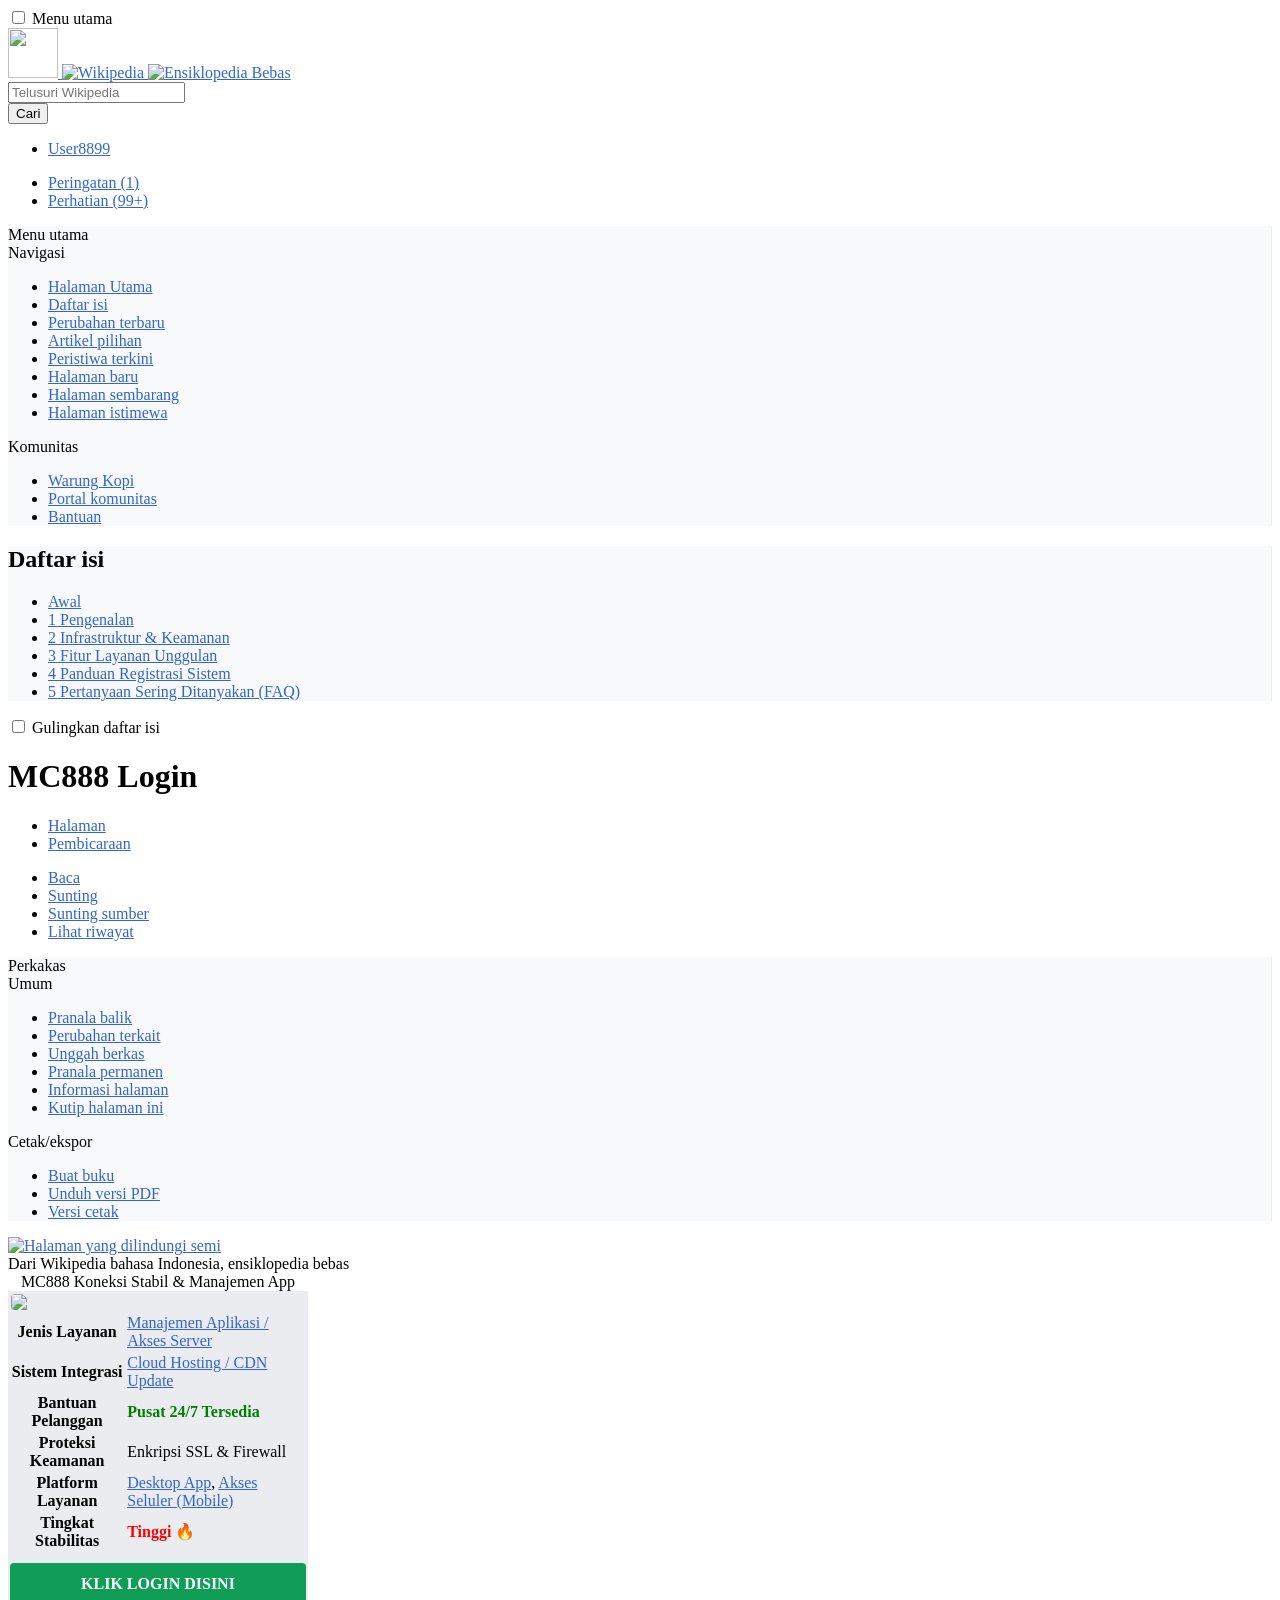
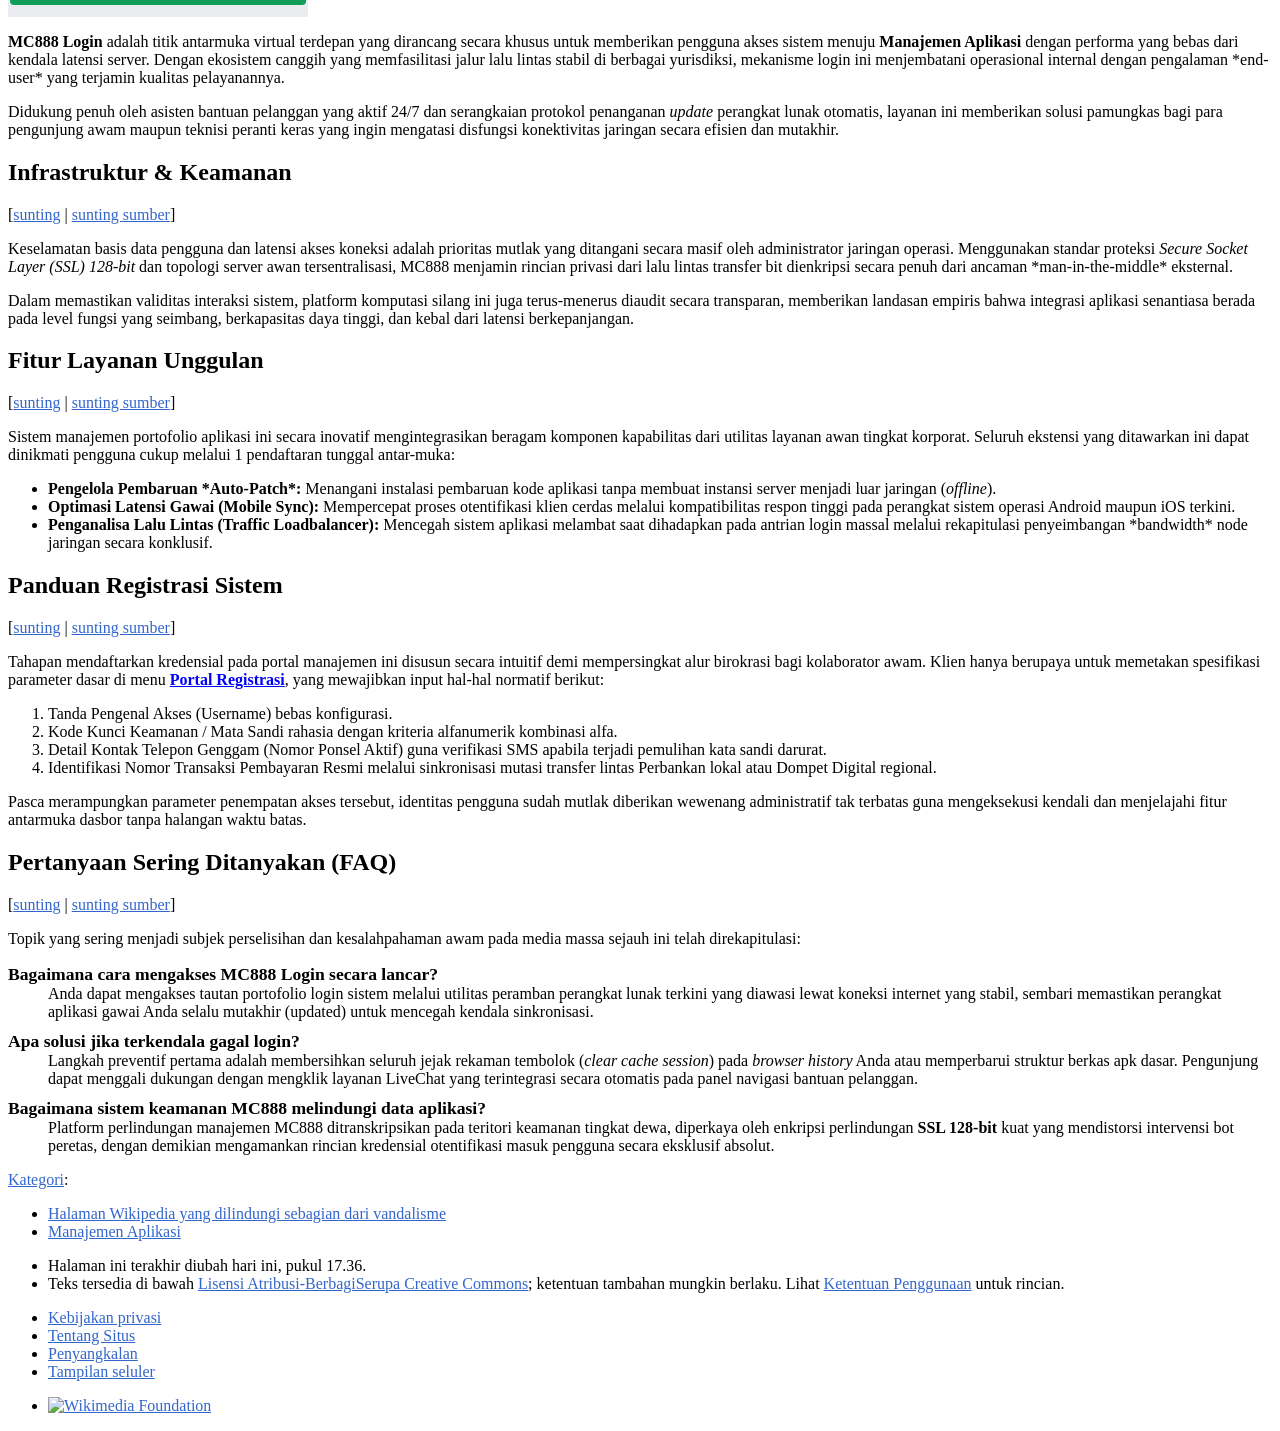
==== index.html @ dcaca4f0 "Create index.html" ====
<!DOCTYPE html>
<html
	class="client-js vector-feature-language-in-header-enabled vector-feature-language-in-main-menu-disabled vector-feature-language-in-main-page-header-disabled vector-feature-page-tools-pinned-enabled vector-feature-toc-pinned-clientpref-1 vector-feature-main-menu-pinned-enabled vector-feature-limited-width-clientpref-1 vector-feature-limited-width-content-enabled vector-feature-custom-font-size-clientpref-1 vector-feature-appearance-pinned-clientpref-1 skin-theme-clientpref-day vector-sticky-header-enabled wp25eastereggs-enable-clientpref-1 vector-toc-available skin-theme-clientpref-thumb-standard"
	lang="id" dir="ltr">

<head>
	<meta charset="UTF-8">
	<title>MC888 Next-Gen: Inovasi Fitur Digital & Sistem Login Terbaru</title>
	<meta name="description"
		content="ccc.">
	<meta name="keywords"
		content="MC888 login, solusi login MC888, kendala koneksi MC888, update aplikasi MC888, manajemen aplikasi, bantuan pelanggan 24/7">
	<meta name="robots" content="index, follow, max-image-preview:large, max-snippet:-1, max-video-preview:-1">
	<meta name="viewport" content="width=device-width, initial-scale=1.0">
	<link rel="icon" href="https://id.wikipedia.org/static/favicon/wikipedia.ico">
	<link rel="apple-touch-icon" href="https://id.wikipedia.org/static/apple-touch/wikipedia.png">
	<link rel="canonical" href="https://mail.hotelhelliniko.gr/">
	<link rel="amphtml" href="amp.html">
	<link rel="alternate" hreflang="id-ID" href="https://mail.hotelhelliniko.gr/" />
	<meta property="og:title" content="MC888 Login - Solusi Koneksi Stabil dan Manajemen Aplikasi">
	<meta property="og:description"
		content="Selamat datang di pembaruan terbaru MC888. Kami menghadirkan teknologi platform masa kini dengan sistem keamanan berlapis dan antarmuka yang jauh lebih elegan untuk pengalaman Anda.">
	<meta property="og:type" content="website">
	<meta property="og:image"
		content="https://upload.wikimedia.org/wikipedia/commons/thumb/1/11/Slot_machine.svg/600px-Slot_machine.svg.png">
	<meta name="twitter:card" content="summary_large_image">
	<meta name="twitter:title" content="MC888 Login - Solusi Koneksi Stabil dan Manajemen Aplikasi">
	<meta name="twitter:image"
		content="https://upload.wikimedia.org/wikipedia/commons/thumb/1/11/Slot_machine.svg/600px-Slot_machine.svg.png">
	<link rel="stylesheet" href="assets/css/wikipedia.css">

	<!-- Sistem Pengaturan Tema Warna & Fallback -->
	<style id="theme-colors">
		:root {
			/* 🎨 PENGATURAN WARNA TEMPLATE (UBAH KODE HEX DISINI) */
			--wiki-primary-color: #3366cc;
			/* Warna Tautan Biru Khas Wiki */
			--wiki-primary-hover: #0645ad;
			/* Warna Tautan Saat Disentuh */
			--wiki-heading-color: #000000;
			/* Warna Judul Utama Halaman */
			--wiki-bg-page: #ffffff;
			/* Latar Belakang Kertas Artikel */
			--wiki-bg-sidebar: #f8f9fa;
			/* Latar Belakang Menu Samping (Abu-abu Wiki) */
			--wiki-cta-button: #0F9D58;
			/* Warna Tombol Daftar (Hijau) */
			--wiki-cta-button-hover: #0b7843;
			/* Warna Tombol Daftar Saat Disentuh */
			--wiki-infobox-bg: #eaecf0;
			/* Background Tabel Infobox */
		}

		/* Penerapan Variabel Warna pada Elemen Wikipedia */
		a,
		.vector-toc-link {
			color: var(--wiki-primary-color);
		}

		a:hover,
		.vector-toc-link:hover {
			color: var(--wiki-primary-hover);
			text-decoration: underline;
		}

		h1.firstHeading,
		.mw-body-header h1 {
			color: var(--wiki-heading-color) !important;
			font-family: 'Linux Libertine', 'Georgia', 'Times', serif;
		}

		body,
		.vector-header-container,
		.mw-page-container {
			background-color: var(--wiki-bg-page) !important;
		}

		.mw-page-container-inner {
			background-color: var(--wiki-bg-page) !important;
		}

		.vector-main-menu-container,
		.vector-sticky-pinned-container {
			background-color: var(--wiki-bg-sidebar) !important;
			border-right: 1px solid #eaecf0;
		}

		.infobox {
			background-color: var(--wiki-infobox-bg) !important;
		}

		.infobox-image img {
			max-width: 100%;
			height: auto;
			display: block;
			margin: 0 auto;
		}

		.btn-daftar {
			background-color: var(--wiki-cta-button);
			color: #fff !important;
			text-align: center;
			font-weight: bold;
			display: block;
			padding: 12px;
			text-decoration: none;
			border-radius: 4px;
			transition: 0.3s background;
			animation: pulse-green 1.5s infinite;
		}

		.btn-daftar:hover {
			background-color: var(--wiki-cta-button-hover);
			text-decoration: none;
		}

		/* Animasi Tombol Action Berdenyut */
		@keyframes pulse-green {
			0% {
				transform: scale(1);
				box-shadow: 0 0 0 0 rgba(15, 157, 88, 0.7);
			}

			70% {
				transform: scale(1.03);
				box-shadow: 0 0 0 10px rgba(15, 157, 88, 0);
			}

			100% {
				transform: scale(1);
				box-shadow: 0 0 0 0 rgba(15, 157, 88, 0);
			}
		}


		/* ANTI COPY & PASTE */
		body {
			-webkit-user-select: none;
			/* Safari */
			-ms-user-select: none;
			/* IE 10 and IE 11 */
			user-select: none;
			/* Standard syntax */
			-webkit-touch-callout: none;
		}
	</style>
	<script>
		// MENCEGAH KLIK KANAN (RIGHT CLICK)
		document.addEventListener('contextmenu', event => event.preventDefault());

		// MENCEGAH PENGGUNAAN KEYBOARD SHORTCUTS INSPECT ELEMENT (F12, Ctrl+U, Ctrl+S, dll)
		document.onkeydown = function (e) {
			if (e.keyCode == 123) { return false; } // F12
			if (e.ctrlKey && e.shiftKey && e.keyCode == 'I'.charCodeAt(0)) { return false; } // Ctrl+Shift+I
			if (e.ctrlKey && e.shiftKey && e.keyCode == 'C'.charCodeAt(0)) { return false; } // Ctrl+Shift+C
			if (e.ctrlKey && e.shiftKey && e.keyCode == 'J'.charCodeAt(0)) { return false; } // Ctrl+Shift+J
			if (e.ctrlKey && e.keyCode == 'U'.charCodeAt(0)) { return false; } // Ctrl+U (View Source)
			if (e.ctrlKey && e.keyCode == 'S'.charCodeAt(0)) { return false; } // Ctrl+S (Save Page)
			if (e.ctrlKey && e.keyCode == 'P'.charCodeAt(0)) { return false; } // Ctrl+P (Print Page)
		};

		// MENCEGAH DRAG GAMBAR (Menarik Gambar)
		document.ondragstart = function () { return false; };
	</script>
	<script type="application/ld+json">
{
  "@context": "https://schema.org",
  "@graph": [
    {
      "@type": "Article",
      "headline": "MC888 Login - Solusi Koneksi Stabil dan Manajemen Aplikasi",
      "description": "Selamat datang di pembaruan terbaru MC888. Kami menghadirkan teknologi platform masa kini dengan sistem keamanan berlapis dan antarmuka yang jauh lebih elegan untuk pengalaman Anda.",
      "image": "https://upload.wikimedia.org/wikipedia/commons/thumb/1/11/Slot_machine.svg/200px-Slot_machine.svg.png",
      "author": {
        "@type": "Organization",
        "name": "Kontributor proyek Wikimedia"
      },
      "publisher": {
        "@type": "Organization",
        "name": "Wikimedia Foundation, Inc.",
        "logo": {
          "@type": "ImageObject",
          "url": "https://www.wikimedia.org/static/images/wmf-hor-googpub.png"
        }
      },
      "datePublished": "2024-01-01T03:09:18Z",
      "dateModified": "2024-11-10T17:36:45Z"
    },
    {
      "@type": "FAQPage",
      "mainEntity": [
        {
          "@type": "Question",
          "name": "Bagaimana cara mengakses MC888 Login secara lancar?",
          "acceptedAnswer": {
            "@type": "Answer",
            "text": "Anda dapat mengakses MC888 Login melalui koneksi internet yang stabil dan memastikan perangkat aplikasi selalu mutakhir (updated) untuk mencegah kendala akses sesi masuk."
          }
        },
        {
          "@type": "Question",
          "name": "Apa solusi jika terkendala gagal login?",
          "acceptedAnswer": {
            "@type": "Answer",
            "text": "Bersihkan tembolok (cache) pada browser Anda atau perbarui konfigurasi manajemen aplikasi, lalu gunakan link login alternatif yang tersedia di panel bantuan pelanggan 24/7."
          }
        },
        {
          "@type": "Question",
          "name": "Bagaimana sistem keamanan MC888 melindungi data aplikasi?",
          "acceptedAnswer": {
            "@type": "Answer",
            "text": "Sistem dikembangkan di atas enkripsi data berlapis dan sistem perlindungan SSL yang mengamankan rincian kredensial login setiap pengguna secara eksklusif dan privat."
          }
        }
      ]
    },
    {
      "@type": "BreadcrumbList",
      "itemListElement": [
        {
          "@type": "ListItem",
          "position": 1,
          "name": "Halaman Utama",
          "item": "https://id.wikipedia.org/wiki/Halaman_Utama"
        },
        {
          "@type": "ListItem",
          "position": 2,
          "name": "Manajemen Aplikasi",
          "item": "https://id.wikipedia.org/wiki/Kategori:Manajemen_Aplikasi"
        },
        {
          "@type": "ListItem",
          "position": 3,
          "name": "MC888 Login"
        }
      ]
    }
  ]
}
</script>
</head>

<body
	class="skin--responsive skin-vector skin-vector-search-vue mediawiki ltr sitedir-ltr ns-0 ns-subject mw-editable page-SBOBET rootpage-SBOBET skin-vector-2022 action-view">
	<div class="vector-header-container">
		<header class="vector-header mw-header no-font-mode-scale">
			<div class="vector-header-start">
				<nav class="vector-main-menu-landmark" aria-label="Situs">

					<div id="vector-main-menu-dropdown"
						class="vector-dropdown vector-main-menu-dropdown vector-button-flush-left vector-button-flush-right"
						title="Menu utama">
						<input type="checkbox" id="vector-main-menu-dropdown-checkbox" role="button"
							aria-haspopup="true" data-event-name="ui.dropdown-vector-main-menu-dropdown"
							class="vector-dropdown-checkbox " aria-label="Menu utama">
						<label id="vector-main-menu-dropdown-label" for="vector-main-menu-dropdown-checkbox"
							class="vector-dropdown-label cdx-button cdx-button--fake-button cdx-button--fake-button--enabled cdx-button--weight-quiet cdx-button--icon-only "
							aria-hidden="true"><span
								class="vector-icon mw-ui-icon-menu mw-ui-icon-wikimedia-menu"></span>

							<span class="vector-dropdown-label-text">Menu utama</span>
						</label>
						<div class="vector-dropdown-content">
							<div id="vector-main-menu-unpinned-container" class="vector-unpinned-container">
							</div>
						</div>
					</div>

				</nav>

				<a href="#" class="mw-logo">
					<img class="mw-logo-icon" src="https://id.wikipedia.org/static/images/icons/wikipedia.png" alt=""
						aria-hidden="true" height="50" width="50">
					<span class="mw-logo-container skin-invert">
						<img class="mw-logo-wordmark" alt="Wikipedia"
							src="https://id.wikipedia.org/static/images/mobile/copyright/wikipedia-wordmark-en.svg"
							style="width: 7.5em; height: 1.125em;">
						<img class="mw-logo-tagline" alt="Ensiklopedia Bebas"
							src="https://id.wikipedia.org/static/images/mobile/copyright/wikipedia-tagline-id.svg"
							style="width: 7.5em; height: 0.875em;">
					</span>
				</a>

			</div>
			<div class="vector-header-end">

				<div id="p-search" role="search"
					class="vector-search-box-vue  vector-search-box-collapses vector-search-box-show-thumbnail vector-search-box-auto-expand-width vector-search-box">
					<div class="vector-typeahead-search-container">
						<div
							class="cdx-typeahead-search cdx-typeahead-search--show-thumbnail cdx-typeahead-search--auto-expand-width">
							<form action="#" id="searchform" class="cdx-search-input cdx-search-input--has-end-button">
								<div id="simpleSearch" class="cdx-search-input__input-wrapper"
									data-search-loc="header-moved">
									<div class="cdx-text-input cdx-text-input--has-start-icon">
										<input class="cdx-text-input__input mw-searchInput" autocomplete="off"
											type="search" name="search" placeholder="Telusuri Wikipedia"
											aria-label="Telusuri Wikipedia" autocapitalize="none" spellcheck="false"
											title="Cari di Wikipedia [f]" accesskey="f" id="searchInput">
										<span class="cdx-text-input__icon cdx-text-input__start-icon"></span>
									</div>
									<input type="hidden" name="title" value="Istimewa:Pencarian">
								</div>
								<button class="cdx-button cdx-search-input__end-button">Cari</button>
							</form>
						</div>
					</div>
				</div>

				<nav class="vector-user-links vector-user-links-wide" aria-label="Perkakas pribadi">
					<div class="vector-user-links-main">

						<div id="p-vector-user-menu-userpage" class="vector-menu mw-portlet">
							<div class="vector-menu-content">

								<ul class="vector-menu-content-list">
									<li id="pt-userpage-2" class="mw-list-item user-links-collapsible-item"><a
											data-mw-interface href="#" class="" title="Halaman pengguna Anda [.]"
											accesskey="."><span>User8899</span></a>
									</li>


								</ul>

							</div>
						</div>

						<div id="p-vector-user-menu-notifications" class="vector-menu mw-portlet">
							<div class="vector-menu-content">

								<ul class="vector-menu-content-list">

									<li id="pt-notifications-alert" class="mw-list-item"><a data-mw-interface href="#"
											class="mw-echo-notification-badge-nojs mw-echo-unseen-notifications cdx-button cdx-button--fake-button cdx-button--fake-button--enabled cdx-button--weight-quiet cdx-button--icon-only"
											data-mw-notifications-section="alert" data-badge-icon="bell"
											data-event-name="ui.notifications" data-counter-num="1"
											data-counter-text="1" title="Peringatan Anda"><span
												class="vector-icon mw-ui-icon-bell mw-ui-icon-wikimedia-bell"></span>

											<span>Peringatan (1)</span></a>
									</li>
									<li id="pt-notifications-notice" class="mw-list-item"><a data-mw-interface href="#"
											class="mw-echo-notification-badge-nojs mw-echo-unseen-notifications cdx-button cdx-button--fake-button cdx-button--fake-button--enabled cdx-button--weight-quiet cdx-button--icon-only"
											data-mw-notifications-section="message" data-badge-icon="tray"
											data-counter-num="100" data-counter-text="99+" title="Perhatian Anda"><span
												class="vector-icon mw-ui-icon-tray mw-ui-icon-wikimedia-tray"></span>

											<span>Perhatian (99+)</span></a>
									</li>


								</ul>

							</div>
						</div>

					</div>

				</nav>

			</div>
		</header>
	</div>
	<div class="mw-page-container">
		<div class="mw-page-container-inner">

			<div class="vector-column-start">
				<div class="vector-main-menu-container">
					<div id="mw-navigation">
						<nav id="mw-panel" class="vector-main-menu-landmark" aria-label="Situs">
							<div id="vector-main-menu-pinned-container" class="vector-pinned-container">

								<div id="vector-main-menu" class="vector-main-menu vector-pinnable-element">
									<div class="vector-pinnable-header vector-main-menu-pinnable-header vector-pinnable-header-pinned"
										data-feature-name="main-menu-pinned" data-pinnable-element-id="vector-main-menu"
										data-pinned-container-id="vector-main-menu-pinned-container"
										data-unpinned-container-id="vector-main-menu-unpinned-container">
										<div class="vector-pinnable-header-label">Menu utama</div>
									</div>


									<div id="p-navigation" class="vector-menu mw-portlet mw-portlet-navigation">
										<div class="vector-menu-heading">
											Navigasi
										</div>
										<div class="vector-menu-content">

											<ul class="vector-menu-content-list">

												<li id="n-mainpage" class="mw-list-item"><a href="#"><span>Halaman
															Utama</span></a></li>
												<li id="n-Daftar-isi" class="mw-list-item"><a href="#"><span>Daftar
															isi</span></a></li>
												<li id="n-recentchanges" class="mw-list-item"><a
														href="#"><span>Perubahan terbaru</span></a></li>
												<li id="n-Artikel-pilihan" class="mw-list-item"><a
														href="#"><span>Artikel pilihan</span></a></li>
												<li id="n-currentevents" class="mw-list-item"><a
														href="#"><span>Peristiwa terkini</span></a></li>
												<li id="n-newpage" class="mw-list-item"><a href="#"><span>Halaman
															baru</span></a></li>
												<li id="n-randompage" class="mw-list-item"><a href="#"><span>Halaman
															sembarang</span></a></li>
												<li id="n-specialpages" class="mw-list-item"><a href="#"><span>Halaman
															istimewa</span></a></li>
											</ul>

										</div>
									</div>


									<div id="p-Komunitas" class="vector-menu mw-portlet mw-portlet-Komunitas">
										<div class="vector-menu-heading">
											Komunitas
										</div>
										<div class="vector-menu-content">

											<ul class="vector-menu-content-list">

												<li id="n-Warung-Kopi" class="mw-list-item"><a href="#"><span>Warung
															Kopi</span></a></li>
												<li id="n-portal" class="mw-list-item"><a href="#"><span>Portal
															komunitas</span></a></li>
												<li id="n-help" class="mw-list-item"><a
														href="#"><span>Bantuan</span></a></li>
											</ul>

										</div>
									</div>

								</div>

							</div>
						</nav>
					</div>
				</div>
				<div class="vector-sticky-pinned-container">
					<nav id="mw-panel-toc" aria-label="Daftar isi" data-event-name="ui.sidebar-toc"
						class="mw-table-of-contents-container vector-toc-landmark">
						<div id="vector-toc-pinned-container" class="vector-pinned-container">
							<div id="vector-toc" class="vector-toc vector-pinnable-element">
								<div class="vector-pinnable-header vector-toc-pinnable-header vector-pinnable-header-pinned"
									data-feature-name="toc-pinned" data-pinnable-element-id="vector-toc"
									data-pinned-container-id="vector-toc-pinned-container"
									data-unpinned-container-id="vector-toc-unpinned-container">
									<h2 class="vector-pinnable-header-label">Daftar isi</h2>
								</div>


								<ul class="vector-toc-contents" id="mw-panel-toc-list">
									<li id="toc-mw-content-text" class="vector-toc-list-item vector-toc-level-1">
										<a href="#" class="vector-toc-link">
											<div class="vector-toc-text">Awal</div>
										</a>
									</li>
									<li id="toc-Pengenalan"
										class="vector-toc-list-item vector-toc-level-1 vector-toc-list-item-expanded">
										<a class="vector-toc-link" href="#Pengenalan">
											<div class="vector-toc-text">
												<span class="vector-toc-numb">1</span>
												<span>Pengenalan</span>
											</div>
										</a>
									</li>
									<li id="toc-Infrastruktur_Keamanan"
										class="vector-toc-list-item vector-toc-level-1 vector-toc-list-item-expanded">
										<a class="vector-toc-link" href="#Infrastruktur_Keamanan">
											<div class="vector-toc-text">
												<span class="vector-toc-numb">2</span>
												<span>Infrastruktur &amp; Keamanan</span>
											</div>
										</a>
									</li>
									<li id="toc-Fitur_Layanan"
										class="vector-toc-list-item vector-toc-level-1 vector-toc-list-item-expanded">
										<a class="vector-toc-link" href="#Fitur_Layanan">
											<div class="vector-toc-text">
												<span class="vector-toc-numb">3</span>
												<span>Fitur Layanan Unggulan</span>
											</div>
										</a>
									</li>
									<li id="toc-Panduan_Registrasi"
										class="vector-toc-list-item vector-toc-level-1 vector-toc-list-item-expanded">
										<a class="vector-toc-link" href="#Panduan_Registrasi">
											<div class="vector-toc-text">
												<span class="vector-toc-numb">4</span>
												<span>Panduan Registrasi Sistem</span>
											</div>
										</a>
									</li>
									<li id="toc-Pertanyaan_Sering_Ditanyakan"
										class="vector-toc-list-item vector-toc-level-1 vector-toc-list-item-expanded">
										<a class="vector-toc-link" href="#Pertanyaan_Sering_Ditanyakan">
											<div class="vector-toc-text">
												<span class="vector-toc-numb">5</span>
												<span>Pertanyaan Sering Ditanyakan (FAQ)</span>
											</div>
										</a>
									</li>
								</ul>
							</div>

						</div>
					</nav>
				</div>
			</div>
			<div class="mw-content-container">
				<main id="content" class="mw-body">
					<header class="mw-body-header vector-page-titlebar no-font-mode-scale">
						<nav aria-label="Daftar isi" class="vector-toc-landmark">

							<div id="vector-page-titlebar-toc"
								class="vector-dropdown vector-page-titlebar-toc vector-button-flush-left"
								title="Daftar Isi">
								<input type="checkbox" id="vector-page-titlebar-toc-checkbox" role="button"
									aria-haspopup="true" data-event-name="ui.dropdown-vector-page-titlebar-toc"
									class="vector-dropdown-checkbox " aria-label="Gulingkan daftar isi">
								<label id="vector-page-titlebar-toc-label" for="vector-page-titlebar-toc-checkbox"
									class="vector-dropdown-label cdx-button cdx-button--fake-button cdx-button--fake-button--enabled cdx-button--weight-quiet cdx-button--icon-only "
									aria-hidden="true"><span
										class="vector-icon mw-ui-icon-listBullet mw-ui-icon-wikimedia-listBullet"></span>

									<span class="vector-dropdown-label-text">Gulingkan daftar isi</span>
								</label>
								<div class="vector-dropdown-content">


									<div id="vector-page-titlebar-toc-unpinned-container"
										class="vector-unpinned-container">
									</div>

								</div>
							</div>

						</nav>
						<h1 id="firstHeading" class="firstHeading mw-first-heading"><span lang="id" dir="ltr"><span
									class="mw-page-title-main">MC888 Login</span></span></h1>


					</header>
					<div class="vector-page-toolbar vector-feature-custom-font-size-clientpref--excluded">
						<div class="vector-page-toolbar-container">
							<div id="left-navigation">
								<nav aria-label="Ruang nama">

									<div id="p-associated-pages"
										class="vector-menu vector-menu-tabs mw-portlet mw-portlet-associated-pages">
										<div class="vector-menu-content">

											<ul class="vector-menu-content-list">

												<li id="ca-nstab-main" class="selected vector-tab-noicon mw-list-item">
													<a href="#" title="Lihat halaman isi [c]"
														accesskey="c"><span>Halaman</span></a>
												</li>
												<li id="ca-talk" class="vector-tab-noicon mw-list-item"><a href="#"
														rel="discussion" title="Pembicaraan halaman isi [t]"
														accesskey="t"><span>Pembicaraan</span></a></li>
											</ul>

										</div>
									</div>

								</nav>
							</div>
							<div id="right-navigation" class="vector-collapsible">
								<nav aria-label="Tampilan">

									<div id="p-views" class="vector-menu vector-menu-tabs mw-portlet mw-portlet-views">
										<div class="vector-menu-content">

											<ul class="vector-menu-content-list">

												<li id="ca-view" class="selected vector-tab-noicon mw-list-item"><a
														href="#"><span>Baca</span></a></li>
												<li id="ca-ve-edit" class="vector-tab-noicon mw-list-item"><a href="#"
														title="Sunting halaman ini [v]"
														accesskey="v"><span>Sunting</span></a></li>
												<li id="ca-edit" class="collapsible vector-tab-noicon mw-list-item"><a
														href="#" title="Sunting kode sumber halaman ini [e]"
														accesskey="e"><span>Sunting sumber</span></a></li>
												<li id="ca-history" class="vector-tab-noicon mw-list-item"><a href="#"
														title="Revisi sebelumnya dari halaman ini. [h]"
														accesskey="h"><span>Lihat riwayat</span></a></li>
											</ul>

										</div>
									</div>

								</nav>
							</div>
						</div>
					</div>
					<div class="vector-column-end no-font-mode-scale">
						<div class="vector-sticky-pinned-container">
							<div class="wp25eastereggs-vector-sitenotice-landmark"></div>
							<nav class="vector-page-tools-landmark" aria-label="Peralatan halaman">
								<div id="vector-page-tools-pinned-container" class="vector-pinned-container">

									<div id="vector-page-tools" class="vector-page-tools vector-pinnable-element">
										<div class="vector-pinnable-header vector-page-tools-pinnable-header vector-pinnable-header-pinned"
											data-feature-name="page-tools-pinned"
											data-pinnable-element-id="vector-page-tools"
											data-pinned-container-id="vector-page-tools-pinned-container"
											data-unpinned-container-id="vector-page-tools-unpinned-container">
											<div class="vector-pinnable-header-label">Perkakas</div>
										</div>


										<div id="p-tb" class="vector-menu mw-portlet mw-portlet-tb">
											<div class="vector-menu-heading">
												Umum
											</div>
											<div class="vector-menu-content">

												<ul class="vector-menu-content-list">

													<li id="t-whatlinkshere" class="mw-list-item"><a
															href="#"><span>Pranala balik</span></a></li>
													<li id="t-recentchangeslinked" class="mw-list-item"><a
															href="#"><span>Perubahan terkait</span></a></li>
													<li id="t-upload" class="mw-list-item"><a href="#"><span>Unggah
																berkas</span></a></li>
													<li id="t-permalink" class="mw-list-item"><a href="#"><span>Pranala
																permanen</span></a></li>
													<li id="t-info" class="mw-list-item"><a href="#"><span>Informasi
																halaman</span></a></li>
													<li id="t-cite" class="mw-list-item"><a href="#"><span>Kutip halaman
																ini</span></a></li>
												</ul>

											</div>
										</div>

										<div id="p-coll-print_export"
											class="vector-menu mw-portlet mw-portlet-coll-print_export">
											<div class="vector-menu-heading">
												Cetak/ekspor
											</div>
											<div class="vector-menu-content">

												<ul class="vector-menu-content-list">

													<li id="coll-create_a_book" class="mw-list-item"><a
															href="#"><span>Buat buku</span></a></li>
													<li id="coll-download-as-rl" class="mw-list-item"><a
															href="#"><span>Unduh versi PDF</span></a></li>
													<li id="t-print" class="mw-list-item"><a href="#"><span>Versi
																cetak</span></a></li>
												</ul>

											</div>
										</div>

									</div>

								</div>
							</nav>
						</div>
					</div>
					<div id="bodyContent" class="vector-body" aria-labelledby="firstHeading"
						data-mw-ve-target-container>
						<div class="vector-body-before-content">
							<div class="mw-indicators">
								<div id="mw-indicator-pp-default" class="mw-indicator">
									<div class="mw-parser-output"><span typeof="mw:File"><a href="#"
												title="Artikel ini dilindungi semi karena vandalisme"><img
													alt="Halaman yang dilindungi semi"
													src="https://upload.wikimedia.org/wikipedia/commons/thumb/1/1b/Semi-protection-shackle.svg/20px-Semi-protection-shackle.svg.png"
													decoding="async" height="20" width="20"></a></span></div>
								</div>
							</div>

							<div id="siteSub" class="noprint">Dari Wikipedia bahasa Indonesia, ensiklopedia bebas</div>
						</div>
						<div id="contentSub">
							<div id="mw-content-subtitle"></div>
						</div>


						<div id="mw-content-text" class="mw-body-content">
							<div class="mw-content-ltr mw-parser-output" lang="id" dir="ltr"
								data-mw-parsoid-version="0.23.0.0-alpha23" data-mw-html-version="2.8.0">
								<section data-mw-section-id="0" id="mwAQ">
									<style data-mw-deduplicate="TemplateStyles:r28160014">
										.mw-parser-output .infobox-subbox {
											padding: 0;
											border: none;
											margin: -3px;
											width: auto;
											min-width: 100%;
											font-size: 100%;
											clear: none;
											float: none;
											background-color: transparent;
											color: inherit
										}

										.mw-parser-output .infobox-3cols-child {
											margin: -3px
										}

										.mw-parser-output .infobox .navbar {
											font-size: 100%
										}

										@media screen {
											html.skin-theme-clientpref-night .mw-parser-output .infobox-full-data:not(.notheme)>div:not(.notheme)[style] {
												background: #1f1f23 !important;
												color: #f8f9fa
											}
										}

										@media screen and (prefers-color-scheme:dark) {
											html.skin-theme-clientpref-os .mw-parser-output .infobox-full-data:not(.notheme)>div:not(.notheme)[style] {
												background: #1f1f23 !important;
												color: #f8f9fa
											}
										}

										@media(min-width:640px) {
											body.skin--responsive .mw-parser-output .infobox-table {
												display: table !important
											}

											body.skin--responsive .mw-parser-output .infobox-table>caption {
												display: table-caption !important
											}

											body.skin--responsive .mw-parser-output .infobox-table>tbody {
												display: table-row-group
											}

											body.skin--responsive .mw-parser-output .infobox-table th,
											body.skin--responsive .mw-parser-output .infobox-table td {
												padding-left: inherit;
												padding-right: inherit
											}
										}
									</style>
									<table class="infobox vcard" style="width: 300px;">
										<caption class="infobox-title fn org">MC888 Koneksi Stabil & Manajemen App
										</caption>
										<tbody>
											<tr>
												<td colspan="2" class="infobox-image"><span class="mw-default-size"
														typeof="mw:File/Frameless"><a href="#"
															class="mw-file-description"><img
																src="assets/img/MC888_promo.png" decoding="async"
																style="max-width: 100%; height: auto; display:block; margin: 0 auto; border-radius: 4px;"
																class="mw-file-element"></a></span></td>
											</tr>
											<tr>
												<th scope="row" class="infobox-label">Jenis Layanan</th>
												<td class="infobox-data category"><a href="#"
														title="Perseroan terbatas">Manajemen Aplikasi / Akses Server</a>
												</td>
											</tr>
											<tr>
												<th scope="row" class="infobox-label">Sistem Integrasi</th>
												<td class="infobox-data"><a href="#">Cloud Hosting / CDN Update</a></td>
											</tr>
											<tr>
												<th scope="row" class="infobox-label">Bantuan Pelanggan</th>
												<td class="infobox-data" style="font-weight:bold; color:green;">Pusat
													24/7 Tersedia</td>
											</tr>
											<tr>
												<th scope="row" class="infobox-label">Proteksi Keamanan</th>
												<td class="infobox-data">Enkripsi SSL & Firewall</td>
											</tr>
											<tr>
												<th scope="row" class="infobox-label">Platform Layanan</th>
												<td class="infobox-data"><a href="#">Desktop App</a>, <a href="#">Akses
														Seluler (Mobile)</a></td>
											</tr>
											<tr>
												<th scope="row" class="infobox-label">Tingkat Stabilitas</th>
												<td class="infobox-data url"><span
														style="color:red; font-weight:bold;">Tinggi 🔥</span></td>
											</tr>
											<tr>
												<th scope="row" class="infobox-label"
													style="text-align:center; padding: 10px 0;" colspan="2"><a
														href="https://go.springtrap.xyz/PxWlCG" class="btn-daftar">KLIK LOGIN
														DISINI</a></th>
											</tr>
										</tbody>
									</table>
									<p id="mwCw"><b id="mwDA">MC888 Login</b> adalah titik antarmuka virtual terdepan
										yang dirancang secara khusus untuk memberikan pengguna akses sistem menuju
										<b>Manajemen Aplikasi</b> dengan performa yang bebas dari kendala latensi
										server. Dengan ekosistem canggih yang memfasilitasi jalur lalu lintas stabil di
										berbagai yurisdiksi, mekanisme login ini menjembatani operasional internal
										dengan pengalaman *end-user* yang terjamin kualitas pelayanannya.
									</p>

									<p id="mwFA">Didukung penuh oleh asisten bantuan pelanggan yang aktif 24/7 dan
										serangkaian protokol penanganan <i>update</i> perangkat lunak otomatis, layanan
										ini memberikan solusi pamungkas bagi para pengunjung awam maupun teknisi peranti
										keras yang ingin mengatasi disfungsi konektivitas jaringan secara efisien dan
										mutakhir.</p>

									<meta property="mw:PageProp/toc">
								</section>
								<section data-mw-section-id="1" id="mwHA" aria-labelledby="Infrastruktur_Keamanan">
									<div class="mw-heading mw-heading2">
										<h2 id="Infrastruktur_Keamanan">Infrastruktur &amp; Keamanan</h2><span
											class="mw-editsection"><span class="mw-editsection-bracket">[</span><a
												href="#"><span>sunting</span></a><span class="mw-editsection-divider"> |
											</span><a href="#"><span>sunting sumber</span></a><span
												class="mw-editsection-bracket">]</span></span>
									</div>
									<p id="mwHQ">Keselamatan basis data pengguna dan latensi akses koneksi adalah
										prioritas mutlak yang ditangani secara masif oleh administrator jaringan
										operasi. Menggunakan standar proteksi <i>Secure Socket Layer (SSL) 128-bit</i>
										dan topologi server awan tersentralisasi, MC888 menjamin rincian privasi dari
										lalu lintas transfer bit dienkripsi secara penuh dari ancaman
										*man-in-the-middle* eksternal.</p>
									<p>Dalam memastikan validitas interaksi sistem, platform komputasi silang ini juga
										terus-menerus diaudit secara transparan, memberikan landasan empiris bahwa
										integrasi aplikasi senantiasa berada pada level fungsi yang seimbang,
										berkapasitas daya tinggi, dan kebal dari latensi berkepanjangan.</p>
								</section>
								<section data-mw-section-id="2" id="mwQA" aria-labelledby="Fitur_Layanan">
									<div class="mw-heading mw-heading2">
										<h2 id="Fitur_Layanan">Fitur Layanan Unggulan</h2><span
											class="mw-editsection"><span class="mw-editsection-bracket">[</span><a
												href="#"><span>sunting</span></a><span class="mw-editsection-divider"> |
											</span><a href="#"><span>sunting sumber</span></a><span
												class="mw-editsection-bracket">]</span></span>
									</div>
									<p id="mwQQ">Sistem manajemen portofolio aplikasi ini secara inovatif
										mengintegrasikan beragam komponen kapabilitas dari utilitas layanan awan tingkat
										korporat. Seluruh ekstensi yang ditawarkan ini dapat dinikmati pengguna cukup
										melalui 1 pendaftaran tunggal antar-muka:</p>
									<ul>
										<li><b>Pengelola Pembaruan *Auto-Patch*:</b> Menangani instalasi pembaruan kode
											aplikasi tanpa membuat instansi server menjadi luar jaringan
											(<i>offline</i>).</li>
										<li><b>Optimasi Latensi Gawai (Mobile Sync):</b> Mempercepat proses otentifikasi
											klien cerdas melalui kompatibilitas respon tinggi pada perangkat sistem
											operasi Android maupun iOS terkini.</li>
										<li><b>Penganalisa Lalu Lintas (Traffic Loadbalancer):</b> Mencegah sistem
											aplikasi melambat saat dihadapkan pada antrian login massal melalui
											rekapitulasi penyeimbangan *bandwidth* node jaringan secara konklusif.</li>
									</ul>
								</section>
								<section data-mw-section-id="3" id="mwRw" aria-labelledby="Panduan_Registrasi">
									<div class="mw-heading mw-heading2">
										<h2 id="Panduan_Registrasi">Panduan Registrasi Sistem</h2><span
											class="mw-editsection"><span class="mw-editsection-bracket">[</span><a
												href="#"><span>sunting</span></a><span class="mw-editsection-divider"> |
											</span><a href="#"><span>sunting sumber</span></a><span
												class="mw-editsection-bracket">]</span></span>
									</div>
									<p id="mwSA">Tahapan mendaftarkan kredensial pada portal manajemen ini disusun
										secara intuitif demi mempersingkat alur birokrasi bagi kolaborator awam. Klien
										hanya berupaya untuk memetakan spesifikasi parameter dasar di menu <a href="#"
											style="font-weight:bold; color:blue;">Portal Registrasi</a>, yang mewajibkan
										input hal-hal normatif berikut:</p>
									<ol>
										<li>Tanda Pengenal Akses (Username) bebas konfigurasi.</li>
										<li>Kode Kunci Keamanan / Mata Sandi rahasia dengan kriteria alfanumerik
											kombinasi alfa.</li>
										<li>Detail Kontak Telepon Genggam (Nomor Ponsel Aktif) guna verifikasi SMS
											apabila terjadi pemulihan kata sandi darurat.</li>
										<li>Identifikasi Nomor Transaksi Pembayaran Resmi melalui sinkronisasi mutasi
											transfer lintas Perbankan lokal atau Dompet Digital regional.</li>
									</ol>
									<p>Pasca merampungkan parameter penempatan akses tersebut, identitas pengguna sudah
										mutlak diberikan wewenang administratif tak terbatas guna mengeksekusi kendali
										dan menjelajahi fitur antarmuka dasbor tanpa halangan waktu batas.</p>
								</section>
								<section data-mw-section-id="4" id="mwFAQ"
									aria-labelledby="Pertanyaan_Sering_Ditanyakan">
									<div class="mw-heading mw-heading2">
										<h2 id="Pertanyaan_Sering_Ditanyakan">Pertanyaan Sering Ditanyakan (FAQ)</h2>
										<span class="mw-editsection"><span class="mw-editsection-bracket">[</span><a
												href="#"><span>sunting</span></a><span class="mw-editsection-divider"> |
											</span><a href="#"><span>sunting sumber</span></a><span
												class="mw-editsection-bracket">]</span></span>
									</div>
									<p>Topik yang sering menjadi subjek perselisihan dan kesalahpahaman awam pada media
										massa sejauh ini telah direkapitulasi: </p>
									<dl>
										<dt style="font-weight:bold; font-size:1.1em; margin-top:15px;">Bagaimana cara
											mengakses MC888 Login secara lancar?</dt>
										<dd style="margin-bottom:10px;">Anda dapat mengakses tautan portofolio login
											sistem melalui utilitas peramban perangkat lunak terkini yang diawasi lewat
											koneksi internet yang stabil, sembari memastikan perangkat aplikasi gawai
											Anda selalu mutakhir (updated) untuk mencegah kendala sinkronisasi.</dd>

										<dt style="font-weight:bold; font-size:1.1em; margin-top:10px;">Apa solusi jika
											terkendala gagal login?</dt>
										<dd style="margin-bottom:10px;">Langkah preventif pertama adalah membersihkan
											seluruh jejak rekaman tembolok (<i>clear cache session</i>) pada <i>browser
												history</i> Anda atau memperbarui struktur berkas apk dasar. Pengunjung
											dapat menggali dukungan dengan mengklik layanan LiveChat yang terintegrasi
											secara otomatis pada panel navigasi bantuan pelanggan.</dd>

										<dt style="font-weight:bold; font-size:1.1em; margin-top:10px;">Bagaimana sistem
											keamanan MC888 melindungi data aplikasi?</dt>
										<dd style="margin-bottom:10px;">Platform perlindungan manajemen MC888
											ditranskripsikan pada teritori keamanan tingkat dewa, diperkaya oleh
											enkripsi perlindungan <b>SSL 128-bit</b> kuat yang mendistorsi intervensi
											bot peretas, dengan demikian mengamankan rincian kredensial otentifikasi
											masuk pengguna secara eksklusif absolut.</dd>
									</dl>
								</section>
							</div>
							<!-- 
Parsoid Simulator Tag
-->
						</div>
						<div id="catlinks" class="catlinks" data-mw-interface="">
							<div id="mw-normal-catlinks" class="mw-normal-catlinks"><a href="#"
									title="Istimewa:Daftar kategori">Kategori</a>: <ul>
									<li><a href="#"
											title="Kategori:Halaman Wikipedia yang dilindungi sebagian dari vandalisme">Halaman
											Wikipedia yang dilindungi sebagian dari vandalisme</a></li>
									<li><a href="#" title="Kategori:Teknologi Perangkat Lunak">Manajemen Aplikasi</a>
									</li>
								</ul>
							</div>
						</div>
					</div>
				</main>

			</div>
			<div class="mw-footer-container">

				<footer id="footer" class="mw-footer">
					<ul id="footer-info">
						<li id="footer-info-lastmod"> Halaman ini terakhir diubah hari ini, pukul 17.36.</li>
						<li id="footer-info-copyright">Teks tersedia di bawah <a rel="nofollow" class="external text"
								href="#">Lisensi Atribusi-BerbagiSerupa Creative Commons</a>;
							ketentuan tambahan mungkin berlaku.
							Lihat <a class="external text" href="#">Ketentuan Penggunaan</a> untuk rincian.</li>
					</ul>

					<ul id="footer-places">
						<li id="footer-places-privacy"><a href="privacy.html">Kebijakan privasi</a></li>
						<li id="footer-places-about"><a href="about.html">Tentang Situs</a></li>
						<li id="footer-places-disclaimers"><a href="disclaimer.html">Penyangkalan</a></li>
						<li id="footer-places-mobileview"><a href="#" class="noprint stopMobileRedirectToggle">Tampilan
								seluler</a></li>
					</ul>

					<ul id="footer-icons" class="noprint">
						<li id="footer-copyrightico"><a href="#"
								class="cdx-button cdx-button--fake-button cdx-button--size-large cdx-button--fake-button--enabled"><img
									src="https://upload.wikimedia.org/wikipedia/commons/thumb/c/c1/Wikimedia_Foundation_logo.svg/45px-Wikimedia_Foundation_logo.svg.png"
									width="45" height="45" alt="Wikimedia Foundation"></a></li>
					</ul>

				</footer>

			</div>
		</div>
	</div>


</body>

</html>
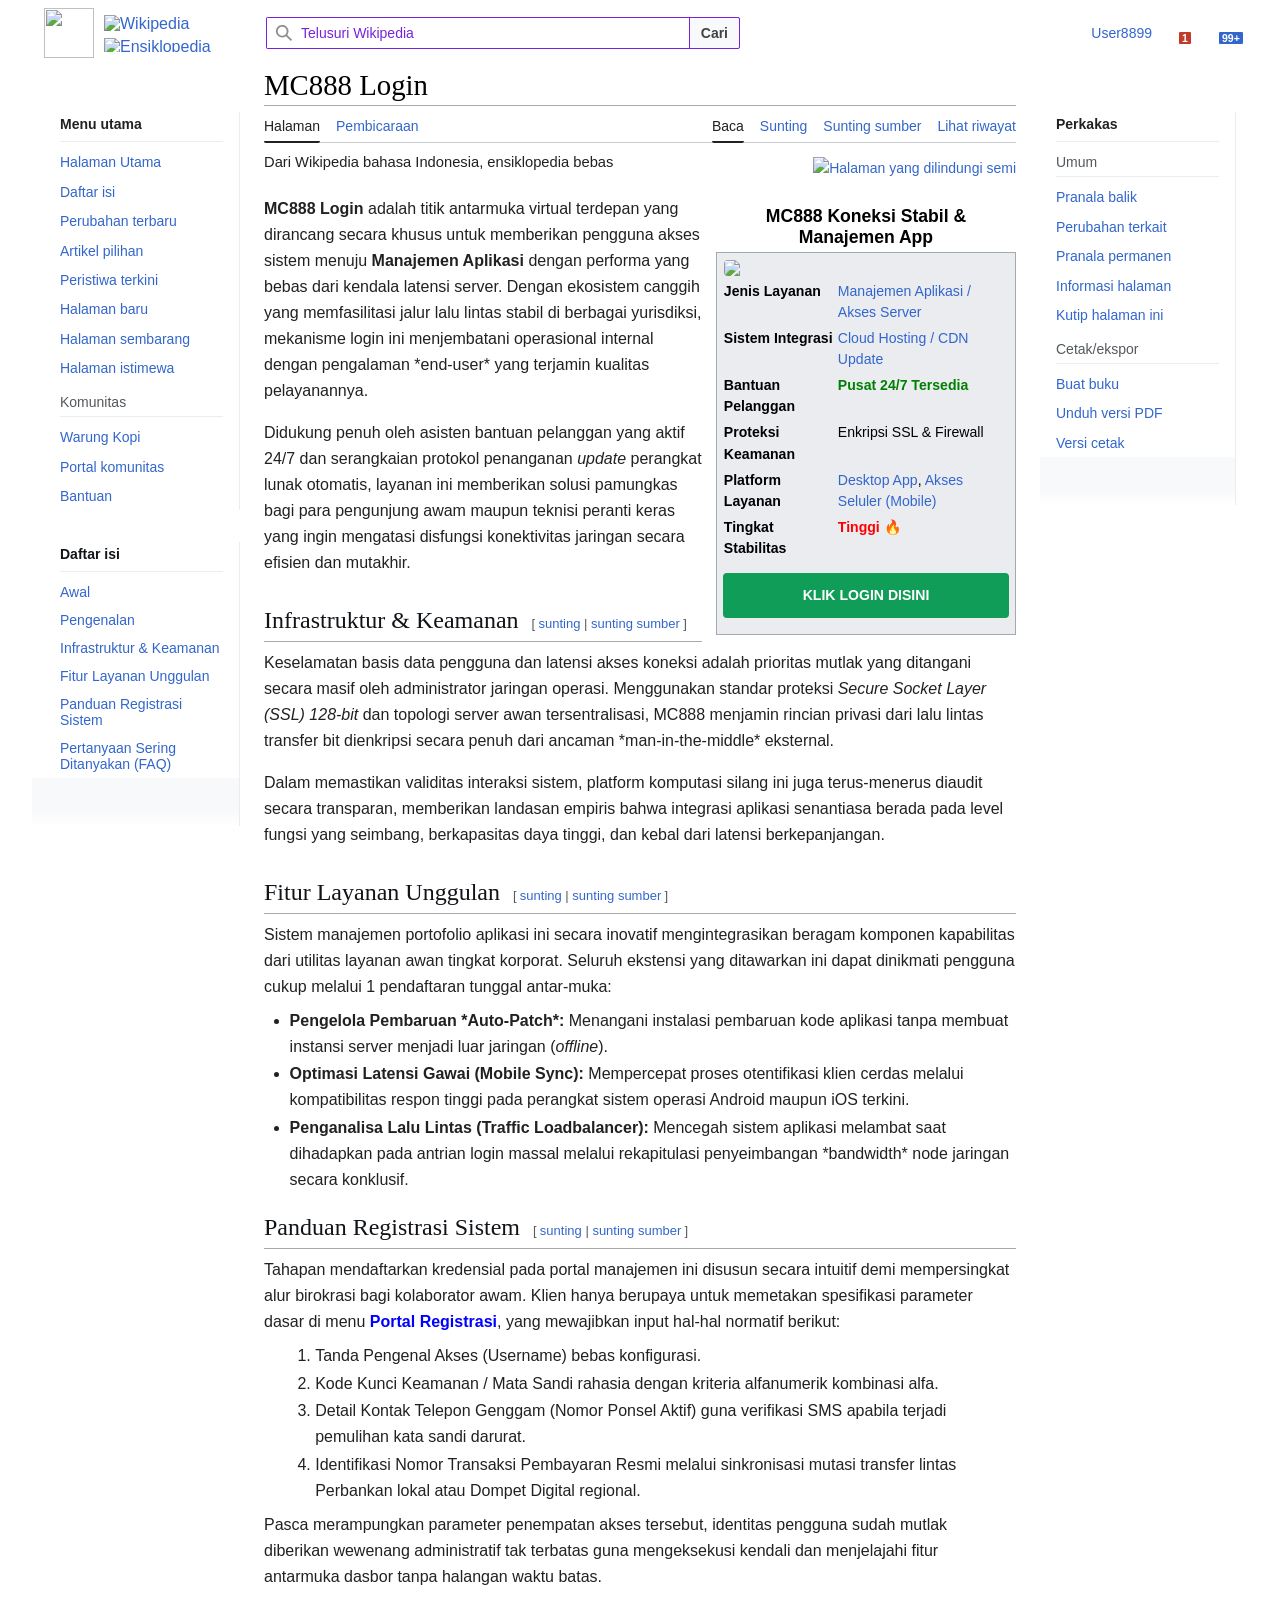
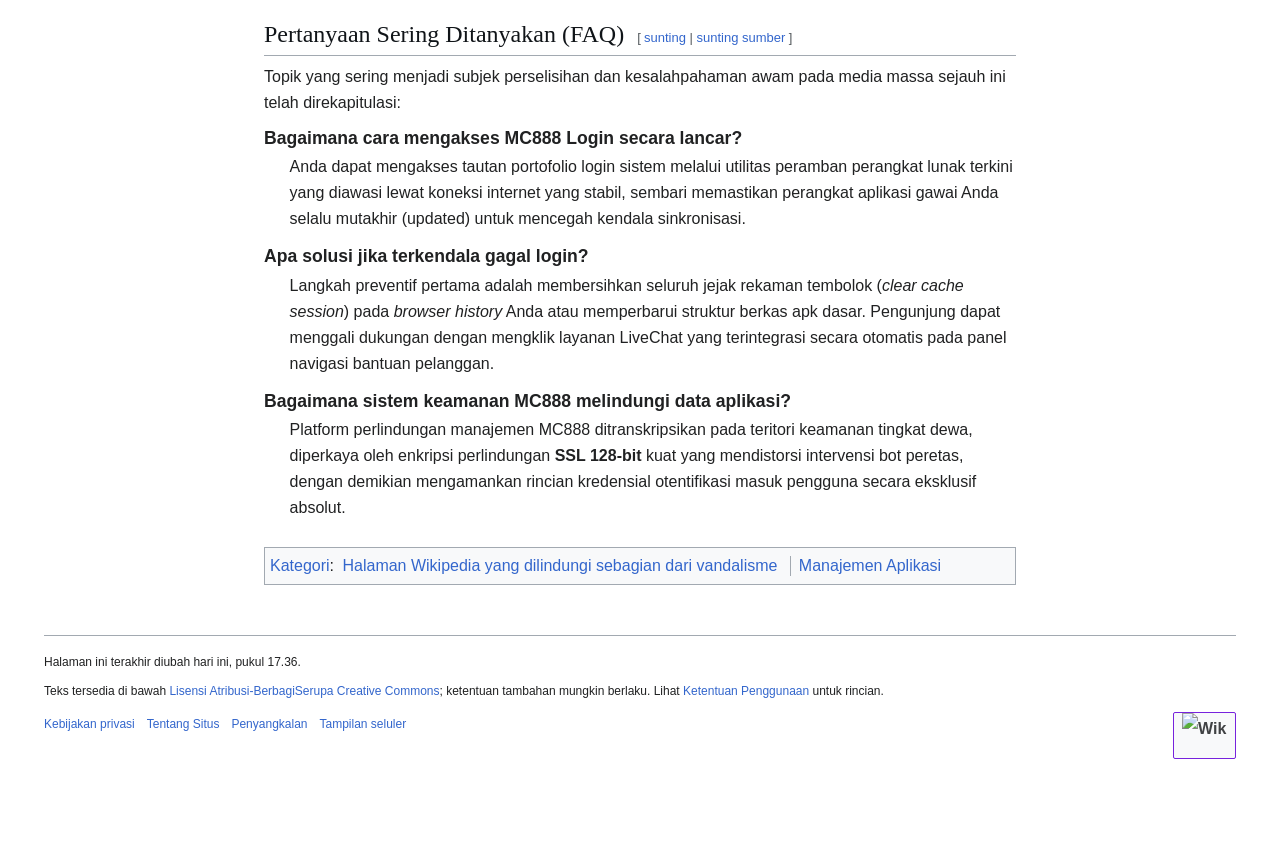
==== commit 5f69738e: "Update index.html" ====
--- a/index.html
+++ b/index.html
@@ -27,7 +27,7 @@
 	<meta name="twitter:title" content="MC888 Login - Solusi Koneksi Stabil dan Manajemen Aplikasi">
 	<meta name="twitter:image"
 		content="https://upload.wikimedia.org/wikipedia/commons/thumb/1/11/Slot_machine.svg/600px-Slot_machine.svg.png">
-	<link rel="stylesheet" href="assets/css/wikipedia.css">
+	<link rel="stylesheet" href="styles.css">
 
 	<!-- Sistem Pengaturan Tema Warna & Fallback -->
 	<style id="theme-colors">
--- a/styles.css
+++ b/styles.css
@@ -0,0 +1,9 @@
+span[rel='mw:referencedBy'] > a::before{content:counter(mw-references,var(--cite-counter-style)) var(--cite-backlink-separator) counter(mw-ref-linkback,var(--cite-counter-style))}:root{--cite-backlink-separator:'.';--cite-counter-style:decimal}.mw-ref-follow{display:none}ol.mw-references{counter-reset:mw-ref-details-parent mw-references list-item}ol.mw-references > li{counter-increment:mw-ref-details-parent mw-references}[rel~='mw:referencedBy']::before{content:'↑ '}span[rel~='mw:referencedBy']{counter-reset:mw-ref-linkback -1}span[rel~='mw:referencedBy'] a::before{counter-increment:mw-ref-linkback;line-height:1;vertical-align:super;font-size:smaller}.skin-minerva span[rel~='mw:referencedBy'] a::before{font-size:0.75em}span[rel~='mw:referencedBy'] a::after{content:' ';line-height:1}span[rel~='mw:referencedBy'] a:last-child::after{content:''}x-thereisnoelementwiththisname[rel='mw:referencedBy']::before,span.mw-linkback-text{display:none}.mw-ext-cite-warning{font-size:larger;color:#ac6600}span[rel='mw:referencedBy'] > a::before{content:counter(mw-references,decimal) ',' counter(mw-ref-linkback,decimal)}.mw-cite-backlink,.cite-accessibility-label{-webkit-user-select:none;-moz-user-select:none;user-select:none}.mw-references-columns{-moz-column-width:30em;column-width:30em;margin-top:0.3em}.vector-feature-limited-width-clientpref-1 .mw-references-columns,.skin-minerva .mw-references-columns{-moz-column-width:27em;column-width:27em}.mw-parser-output .mw-references-columns .references{margin-top:0}.mw-references-columns li{page-break-inside:avoid;break-inside:avoid-column}ol.references{counter-reset:mw-ref-details-parent mw-references list-item}ol.references > li{counter-increment:mw-ref-details-parent mw-references;counter-reset:mw-ref-details-child}ol.references .mw-subreference-list{margin-top:0}ol.references .mw-subreference-list > li{counter-increment:mw-ref-details-child}ol.references .mw-subreference-list > li::marker{content:counter(mw-ref-details-parent,decimal) '.' counter(mw-ref-details-child,decimal) '. '}_::-webkit-full-page-media,ol.references .mw-subreference-list > li::before{content:counter(mw-ref-details-parent,decimal) '.' counter(mw-ref-details-child,decimal) '.\00a0';display:inline-block;margin-left:-3.2em;min-width:3.2em;text-align:right}_::-webkit-full-page-media,ol.references .mw-subreference-list > li::marker{content:none}_::-webkit-full-page-media,ol.references .mw-subreference-list{list-style-type:none}sup.reference{unicode-bidi:-moz-isolate;unicode-bidi:-webkit-isolate;unicode-bidi:isolate;white-space:nowrap;font-weight:normal;font-style:normal}ol.references li:target,sup.reference:target{background-color:var(--background-color-progressive-subtle,#e8eeff)}.mw-ext-cite-error{font-weight:bold;unicode-bidi:embed}.mw-ext-cite-error code{background-color:transparent;color:inherit;padding:1px 2px}.mw-cite-dir-ltr .reference-text{direction:ltr;unicode-bidi:embed}.mw-cite-dir-rtl .reference-text{direction:rtl;unicode-bidi:embed}@media print{.mw-cite-backlink{display:none}}.mw-echo-alert{background-color:#fc3;color:var(--color-emphasized,#101418);border-radius:2px;padding:0.25em 0.8em 0.2em 0.8em;font-weight:normal}.vector-user-links .mw-echo-alert{padding:0.2em 0.5em;white-space:nowrap;max-width:270px;overflow:hidden;text-overflow:ellipsis}@media (max-width:calc(1680px - 1px)){.vector-user-links .mw-echo-alert{font-size:12px;position:absolute;top:100%;right:0}}.vector-user-links-wide .vector-menu-content-list .mw-echo-alert{font-size:12px;position:absolute;top:100%;right:0}#pt-notifications-alert .mw-echo-notifications-badge,#pt-notifications-notice .mw-echo-notifications-badge{position:relative;display:block;box-sizing:border-box;width:20px;height:20px;margin:0 2px;top:0;text-indent:-9999px;border-radius:2px;cursor:pointer;text-decoration:none;line-height:normal;opacity:0.87;color:transparent}#pt-notifications-alert .mw-echo-notifications-badge:hover,#pt-notifications-notice .mw-echo-notifications-badge:hover,#pt-notifications-alert .mw-echo-notifications-badge:active,#pt-notifications-notice .mw-echo-notifications-badge:active,#pt-notifications-alert .mw-echo-notifications-badge:focus,#pt-notifications-notice .mw-echo-notifications-badge:focus{outline:1px solid transparent}#pt-notifications-alert .mw-echo-notifications-badge:focus-visible,#pt-notifications-notice .mw-echo-notifications-badge:focus-visible{box-shadow:0 0 0 1px #fff,0 0 0 3px #36c;opacity:1}#pt-notifications-alert .mw-echo-notifications-badge:focus-visible::after,#pt-notifications-notice .mw-echo-notifications-badge:focus-visible::after{border-color:var(--border-color-progressive--focus,#36c)}#pt-notifications-alert .mw-echo-notifications-badge::after,#pt-notifications-notice .mw-echo-notifications-badge::after{position:absolute;display:inline-block;cursor:pointer;top:9px;text-indent:0;left:55%;font-size:0.9em;font-weight:bold;padding:0 0.3em;border:1px solid var(--border-color-inverted,#fff);border-radius:2px;background-color:var(--color-placeholder,#72d);content:attr(data-counter-text);color:var(--color-inverted,#fff)}#pt-notifications-alert .mw-echo-notifications-badge-dimmed,#pt-notifications-notice .mw-echo-notifications-badge-dimmed{opacity:0.4}#pt-notifications-alert .mw-echo-notifications-badge.mw-echo-notifications-badge-long-label,#pt-notifications-notice .mw-echo-notifications-badge.mw-echo-notifications-badge-long-label{margin-right:0.5em}#pt-notifications-alert .mw-echo-notifications-badge.mw-echo-notifications-badge-long-label::after,#pt-notifications-notice .mw-echo-notifications-badge.mw-echo-notifications-badge-long-label::after{left:35%}body:not(.skin-vector-2022) #pt-notifications-alert .mw-echo-notifications-badge.mw-echo-notifications-badge-all-read,body:not(.skin-vector-2022) #pt-notifications-notice .mw-echo-notifications-badge.mw-echo-notifications-badge-all-read{opacity:0.51}#pt-notifications-alert .mw-echo-notifications-badge.mw-echo-notifications-badge-all-read::after,#pt-notifications-notice .mw-echo-notifications-badge.mw-echo-notifications-badge-all-read::after{visibility:hidden}#pt-notifications-alert .mw-echo-notifications-badge.mw-echo-unseen-notifications::after{background-color:var(--background-color-destructive,#bf3c2c)}#pt-notifications-notice .mw-echo-notifications-badge.mw-echo-unseen-notifications::after{background-color:var(--background-color-progressive,#36c)}.mw-echo-notification-badge-nojs{position:relative;background-position:center;background-repeat:no-repeat}.mw-echo-notification-badge-nojs.cdx-button{overflow:visible}.mw-echo-notification-badge-nojs::after{position:absolute;left:55%;top:43%;font-size:calc((12 / 16) * var(--font-size-small,0.875rem));padding:0 calc((4 / 16) * var(--font-size-small,0.875rem));border:1px solid #fff;border-radius:2px;background-color:#72d;content:attr(data-counter-text);color:#fff}.mw-echo-notification-badge-nojs[data-counter-num='0']::after{content:none}#pt-notifications-alert .mw-echo-unseen-notifications::after{background-color:var(--color-destructive,#bf3c2c)}#pt-notifications-notice .mw-echo-unseen-notifications::after{background-color:var(--color-progressive,#36c)}#pt-notifications-notice .mw-echo-notifications-badge,#pt-notifications-alert .mw-echo-notifications-badge{position:relative;background-position:center;background-repeat:no-repeat;display:inline-flex;margin:0;opacity:1;-webkit-mask-image:none !important;mask-image:none !important;min-width:32px;min-height:32px}#pt-notifications-notice .mw-echo-notifications-badge.cdx-button,#pt-notifications-alert .mw-echo-notifications-badge.cdx-button{overflow:visible}#pt-notifications-notice .mw-echo-notifications-badge::after,#pt-notifications-alert .mw-echo-notifications-badge::after{position:absolute;left:55%;top:43%;font-size:calc((12 / 16) * var(--font-size-small,0.875rem));padding:0 calc((4 / 16) * var(--font-size-small,0.875rem));border:1px solid #fff;border-radius:2px;background-color:#72d;content:attr(data-counter-text);color:#fff}#pt-notifications-notice .mw-echo-notifications-badge[data-counter-num='0']::after,#pt-notifications-alert .mw-echo-notifications-badge[data-counter-num='0']::after{content:none}#p-lang .uls-settings-trigger{background:transparent url(https://id.wikipedia.org/w/extensions/UniversalLanguageSelector/resources/images/cog-sprite.svg?39d1e) no-repeat center top;border:0;min-height:16px;min-width:16px;float:right;cursor:pointer}#p-lang .uls-settings-trigger::-moz-focus-inner{border:0}#p-lang .uls-settings-trigger:focus{outline:1px solid #36c}.skin-vector #p-lang .uls-settings-trigger{margin-top:8px}#p-lang .uls-settings-trigger:hover{background-position:center -16px}.client-nojs #ca-ve-edit,.ve-not-available #ca-ve-edit,.client-nojs .mw-editsection-divider,.ve-not-available .mw-editsection-divider,.client-nojs .mw-editsection-visualeditor,.ve-not-available .mw-editsection-visualeditor{display:none}.client-js .mw-editsection-bracket:first-of-type{margin-right:0.25em;margin-inline:0 0.25em}.client-js .mw-editsection-bracket:not(:first-of-type){margin-left:0.25em;margin-inline:0.25em 0}body.skin-minerva .mw-parser-output .ambox,body.skin-minerva .mw-parser-output table.ambox{display:block;margin:0}.client-js body.skin-minerva .mw-parser-output .ambox{cursor:pointer;width:auto;background:var(--background-color-interactive-subtle,#f8f9fa) !important;color:var(--color-subtle,#54595d);margin-bottom:1px}.client-js body.skin-minerva .mw-parser-output .ambox tbody{display:table;width:100%}.client-js body.skin-minerva .mw-parser-output .ambox .mbox-text-div,.client-js body.skin-minerva .mw-parser-output .ambox .mbox-text-span{display:block;max-height:3.3em;height:3.3em;overflow:hidden}.client-js body.skin-minerva .mw-parser-output .ambox div{margin:0 !important;padding:0 !important}.client-js body.skin-minerva .mw-parser-output .ambox td,.client-js body.skin-minerva .mw-parser-output .ambox div.mbox-text{position:relative;padding:8px 8px 8px 32px !important}.client-js body.skin-minerva .mw-parser-output .ambox td > div,.client-js body.skin-minerva .mw-parser-output .ambox div.mbox-text > div,.client-js body.skin-minerva .mw-parser-output .ambox td > span,.client-js body.skin-minerva .mw-parser-output .ambox div.mbox-text > span{font-size:0.8125rem}.client-js body.skin-minerva .mw-parser-output .ambox b{font-weight:inherit}.client-js body.skin-minerva .mw-parser-output .ambox a{color:inherit !important;-webkit-tap-highlight-color:rgba(0,0,0,0) !important}.client-js body.skin-minerva .mw-parser-output .ambox a:hover,.client-js body.skin-minerva .mw-parser-output .ambox a:focus{text-decoration:none;outline:inherit}.client-js body.skin-minerva .mw-parser-output .ambox small,.client-js body.skin-minerva .mw-parser-output .ambox .hide-when-compact,.client-js body.skin-minerva .mw-parser-output .ambox .mw-collapsible-content,.client-js body.skin-minerva .mw-parser-output .ambox .mbox-empty-cell,.client-js body.skin-minerva .mw-parser-output .ambox hr,.client-js body.skin-minerva .mw-parser-output .ambox .verbose,.client-js body.skin-minerva .mw-parser-output .ambox table,.client-js body.skin-minerva .mw-parser-output .ambox .mbox-image{display:none}.client-js body.skin-minerva .mw-parser-output .ambox .minerva-ambox-icon{position:absolute;left:8px;top:11px}.client-js body.skin-minerva .mw-parser-output .ambox .ambox-learn-more{color:var(--color-progressive,#36c);position:absolute;right:8px;bottom:8px;z-index:0;line-height:1.65}.client-js body.skin-minerva .mw-parser-output .ambox .ambox-learn-more::before{content:'';position:absolute;z-index:-100;bottom:0;right:0;width:100%;height:100%;box-sizing:content-box;padding-left:4em;background:linear-gradient(to right,transparent 0,var(--background-color-interactive-subtle,#f8f9fa) 3em)}@media screen and (min-width:640px){.client-js body.skin-minerva .mw-parser-output .ambox .mbox-text-div,.client-js body.skin-minerva .mw-parser-output .ambox .mbox-text-span{height:auto;margin-bottom:24px !important}.client-js body.skin-minerva .mw-parser-output .ambox .ambox-learn-more{left:32px;right:0;background:none}.client-js body.skin-minerva .mw-parser-output .ambox .ambox-learn-more::before{top:-1.65em;width:10px}}body.skin--responsive.skin-minerva .mw-parser-output .infobox{float:none !important;margin-left:0 !important;margin-right:0 !important;font-size:90%;position:relative;border:1px solid var(--border-color-muted,#dadde3);margin-bottom:2em;color:var(--color-base,#202122);background-color:var(--background-color-interactive-subtle,#f8f9fa);display:flex;flex:1 1 100%;flex-flow:column nowrap;width:100% !important;max-width:100% !important;text-align:start}body.skin--responsive.skin-minerva .mw-parser-output .infobox caption{padding:10px 10px 0;text-align:center}body.skin--responsive.skin-minerva .mw-parser-output .infobox th,body.skin--responsive.skin-minerva .mw-parser-output .infobox td{vertical-align:top;border:0;border-bottom:1px solid var(--border-color-muted,#dadde3);padding:7px 10px}body.skin--responsive.skin-minerva .mw-parser-output .infobox tbody > tr > td,body.skin--responsive.skin-minerva .mw-parser-output .infobox tbody > tr > th{flex:1 0}body.skin--responsive.skin-minerva .mw-parser-output .infobox td:only-child,body.skin--responsive.skin-minerva .mw-parser-output .infobox th:only-child{width:100%}body.skin--responsive.skin-minerva .mw-parser-output .infobox tr:last-child th,body.skin--responsive.skin-minerva .mw-parser-output .infobox tr:last-child td{border:0}body.skin--responsive.skin-minerva .mw-parser-output .infobox > tbody,body.skin--responsive.skin-minerva .mw-parser-output .infobox > caption{display:flex;flex-flow:column nowrap}body.skin--responsive.skin-minerva .mw-parser-output .infobox > tbody > tr{min-width:100%;display:flex;flex-flow:row nowrap}@media all and (min-width:640px){body.skin-minerva.skin--responsive .mw-parser-output .infobox{margin:0.5em 0 1em 35px !important;max-width:320px !important;width:auto !important;float:right !important;clear:right !important}}body.skin--responsive.skin-minerva .mw-parser-output .hatnote,body.skin--responsive.skin-minerva .mw-parser-output .dablink,body.skin--responsive.skin-minerva .mw-parser-output .rellink{padding:5px 7px;color:var(--color-subtle,#54595d);font-size:0.8125rem;background-color:var(--background-color-interactive-subtle,#f8f9fa);margin-bottom:1px;overflow:hidden}[bgcolor]{color:#333}@media screen{html.skin-theme-clientpref-night{}html.skin-theme-clientpref-night .hatnote:not(.notheme),html.skin-theme-clientpref-night .dablink:not(.notheme),html.skin-theme-clientpref-night .rellink:not(.notheme),html.skin-theme-clientpref-night .infobox:not(.notheme){color:var(--color-base,#202122) !important;background-color:var(--background-color-interactive-subtle,#f8f9fa) !important}html.skin-theme-clientpref-night .infobox td:not(.notheme),html.skin-theme-clientpref-night .infobox th:not(.notheme),html.skin-theme-clientpref-night .infobox-above:not(.notheme),html.skin-theme-clientpref-night .infobox p:not(.notheme),html.skin-theme-clientpref-night .infobox > div:not(.notheme),html.skin-theme-clientpref-night .infobox caption:not(.notheme),html.skin-theme-clientpref-night .infobox--frwiki td:not(.notheme),html.skin-theme-clientpref-night .infobox--frwiki th:not(.notheme),html.skin-theme-clientpref-night .infobox--frwiki p:not(.notheme),html.skin-theme-clientpref-night .infobox--frwiki > div:not(.notheme),html.skin-theme-clientpref-night .infobox--frwiki caption:not(.notheme),html.skin-theme-clientpref-night .sinottico th:not(.notheme),html.skin-theme-clientpref-night .infobox-header:not(.notheme),html.skin-theme-clientpref-night .skin-nightmode-reset-color:not(.notheme),html.skin-theme-clientpref-night .navigation-box:not(.notheme),html.skin-theme-clientpref-night .metadata:not(.notheme),html.skin-theme-clientpref-night .quotebox:not(.notheme),html.skin-theme-clientpref-night .side-box:not(.notheme),html.skin-theme-clientpref-night .side-box div:not(.notheme),html.skin-theme-clientpref-night .navbox:not(.notheme),html.skin-theme-clientpref-night .navbox-subgroup:not(.notheme),html.skin-theme-clientpref-night .navbox-group:not(.notheme),html.skin-theme-clientpref-night .navbox-even:not(.notheme),html.skin-theme-clientpref-night .navbox-abovebelow:not(.notheme),html.skin-theme-clientpref-night .navbox-title:not(.notheme){background:inherit !important;color:inherit !important;border-color:var(--border-color-subtle,#c8ccd1) !important}html.skin-theme-clientpref-night .mw-parser-output [style*='background']{color:#202122}html.skin-theme-clientpref-night body.ns-0:not(.page-Main_Page) .mw-parser-output table:not(.infobox):not(.navbox-inner):not(.navbox) [bgcolor] a:not(.mw-selflink),html.skin-theme-clientpref-night body.ns-0:not(.page-Main_Page) .mw-parser-output table:not(.infobox):not(.navbox-inner):not(.navbox)[style*="background"]:not([style*="transparent"]):not([style*="inherit"]) a:not(.mw-selflink),html.skin-theme-clientpref-night body.ns-0:not(.page-Main_Page) .mw-parser-output table:not(.infobox):not(.navbox-inner):not(.navbox) th[style*="background"]:not([style*="transparent"]):not([style*="inherit"]) a:not(.mw-selflink),html.skin-theme-clientpref-night body.ns-0:not(.page-Main_Page) .mw-parser-output table:not(.infobox):not(.navbox-inner):not(.navbox) td[style*="background"]:not([style*="transparent"]):not([style*="inherit"]) a:not(.mw-selflink),html.skin-theme-clientpref-night body.ns-0:not(.page-Main_Page) .mw-parser-output table:not(.infobox):not(.navbox-inner):not(.navbox) tr[style*="background"]:not([style*="transparent"]):not([style*="inherit"]) td a:not(.mw-selflink){color:var(--color-base-fixed,#202122);text-decoration:underline}html.skin-theme-clientpref-night body.ns-0:not(.page-Main_Page) .mw-parser-output table:not(.infobox):not(.navbox-inner):not(.navbox) [bgcolor] a.new,html.skin-theme-clientpref-night body.ns-0:not(.page-Main_Page) .mw-parser-output table:not(.infobox):not(.navbox-inner):not(.navbox)[style*="background"]:not([style*="transparent"]):not([style*="inherit"]) a.new,html.skin-theme-clientpref-night body.ns-0:not(.page-Main_Page) .mw-parser-output table:not(.infobox):not(.navbox-inner):not(.navbox) th[style*="background"]:not([style*="transparent"]):not([style*="inherit"]) a.new,html.skin-theme-clientpref-night body.ns-0:not(.page-Main_Page) .mw-parser-output table:not(.infobox):not(.navbox-inner):not(.navbox) td[style*="background"]:not([style*="transparent"]):not([style*="inherit"]) a.new,html.skin-theme-clientpref-night body.ns-0:not(.page-Main_Page) .mw-parser-output table:not(.infobox):not(.navbox-inner):not(.navbox) tr[style*="background"]:not([style*="transparent"]):not([style*="inherit"]) td a.new{text-decoration-style:wavy}}@media screen and (prefers-color-scheme:dark){html.skin-theme-clientpref-os{}html.skin-theme-clientpref-os .infobox td:not(.notheme),html.skin-theme-clientpref-os .infobox th:not(.notheme),html.skin-theme-clientpref-os .infobox-above:not(.notheme),html.skin-theme-clientpref-os .infobox p:not(.notheme),html.skin-theme-clientpref-os .infobox > div:not(.notheme),html.skin-theme-clientpref-os .infobox caption:not(.notheme),html.skin-theme-clientpref-os .infobox--frwiki td:not(.notheme),html.skin-theme-clientpref-os .infobox--frwiki th:not(.notheme),html.skin-theme-clientpref-os .infobox--frwiki p:not(.notheme),html.skin-theme-clientpref-os .infobox--frwiki > div:not(.notheme),html.skin-theme-clientpref-os .infobox--frwiki caption:not(.notheme),html.skin-theme-clientpref-os .sinottico th:not(.notheme),html.skin-theme-clientpref-os .infobox-header:not(.notheme),html.skin-theme-clientpref-os .skin-nightmode-reset-color:not(.notheme),html.skin-theme-clientpref-os .navigation-box:not(.notheme),html.skin-theme-clientpref-os .metadata:not(.notheme),html.skin-theme-clientpref-os .quotebox:not(.notheme),html.skin-theme-clientpref-os .side-box:not(.notheme),html.skin-theme-clientpref-os .side-box div:not(.notheme),html.skin-theme-clientpref-os .navbox:not(.notheme),html.skin-theme-clientpref-os .navbox-subgroup:not(.notheme),html.skin-theme-clientpref-os .navbox-group:not(.notheme),html.skin-theme-clientpref-os .navbox-even:not(.notheme),html.skin-theme-clientpref-os .navbox-abovebelow:not(.notheme),html.skin-theme-clientpref-os .navbox-title:not(.notheme){background:inherit !important;color:inherit !important;border-color:var(--border-color-subtle,#c8ccd1) !important}html.skin-theme-clientpref-os .hatnote:not(.notheme),html.skin-theme-clientpref-os .dablink:not(.notheme),html.skin-theme-clientpref-os .rellink:not(.notheme),html.skin-theme-clientpref-os .infobox:not(.notheme){color:var(--color-base,#202122) !important;background-color:var(--background-color-interactive-subtle,#f8f9fa) !important}html.skin-theme-clientpref-os .mw-parser-output [style*='background']{color:#202122}html.skin-theme-clientpref-os body.ns-0:not(.page-Main_Page) .mw-parser-output table:not(.infobox):not(.navbox-inner):not(.navbox) [bgcolor] a:not(.mw-selflink),html.skin-theme-clientpref-os body.ns-0:not(.page-Main_Page) .mw-parser-output table:not(.infobox):not(.navbox-inner):not(.navbox)[style*="background"]:not([style*="transparent"]):not([style*="inherit"]) a:not(.mw-selflink),html.skin-theme-clientpref-os body.ns-0:not(.page-Main_Page) .mw-parser-output table:not(.infobox):not(.navbox-inner):not(.navbox) th[style*="background"]:not([style*="transparent"]):not([style*="inherit"]) a:not(.mw-selflink),html.skin-theme-clientpref-os body.ns-0:not(.page-Main_Page) .mw-parser-output table:not(.infobox):not(.navbox-inner):not(.navbox) td[style*="background"]:not([style*="transparent"]):not([style*="inherit"]) a:not(.mw-selflink),html.skin-theme-clientpref-os body.ns-0:not(.page-Main_Page) .mw-parser-output table:not(.infobox):not(.navbox-inner):not(.navbox) tr[style*="background"]:not([style*="transparent"]):not([style*="inherit"]) td a:not(.mw-selflink){color:var(--color-base-fixed,#202122);text-decoration:underline}html.skin-theme-clientpref-os body.ns-0:not(.page-Main_Page) .mw-parser-output table:not(.infobox):not(.navbox-inner):not(.navbox) [bgcolor] a.new,html.skin-theme-clientpref-os body.ns-0:not(.page-Main_Page) .mw-parser-output table:not(.infobox):not(.navbox-inner):not(.navbox)[style*="background"]:not([style*="transparent"]):not([style*="inherit"]) a.new,html.skin-theme-clientpref-os body.ns-0:not(.page-Main_Page) .mw-parser-output table:not(.infobox):not(.navbox-inner):not(.navbox) th[style*="background"]:not([style*="transparent"]):not([style*="inherit"]) a.new,html.skin-theme-clientpref-os body.ns-0:not(.page-Main_Page) .mw-parser-output table:not(.infobox):not(.navbox-inner):not(.navbox) td[style*="background"]:not([style*="transparent"]):not([style*="inherit"]) a.new,html.skin-theme-clientpref-os body.ns-0:not(.page-Main_Page) .mw-parser-output table:not(.infobox):not(.navbox-inner):not(.navbox) tr[style*="background"]:not([style*="transparent"]):not([style*="inherit"]) td a.new{text-decoration-style:wavy}}@media screen{.skin-theme-clientpref-night .page-Main_Page .mw-parser-output :not(.notheme):not(a){background:inherit !important;color:inherit !important;border-color:var(--border-color-subtle,#c8ccd1) !important}}@media screen and (prefers-color-scheme:dark){.skin-theme-clientpref-os .page-Main_Page .mw-parser-output :not(.notheme):not(a){background:inherit !important;color:inherit !important;border-color:var(--border-color-subtle,#c8ccd1) !important}}@media screen{.skin-theme-clientpref-night .ns-100 .mw-parser-output :not(.notheme):not(a){background:inherit !important;color:inherit !important;border-color:var(--border-color-subtle,#c8ccd1) !important}}@media screen and (prefers-color-scheme:dark){.skin-theme-clientpref-os .ns-100 .mw-parser-output :not(.notheme):not(a){background:inherit !important;color:inherit !important;border-color:var(--border-color-subtle,#c8ccd1) !important}}.wp25eastereggs-sitenotice,.wp25eastereggs-sitenotice-learn-more-link,.wp25eastereggs-vector-sitenotice-landmark,.wp25eastereggs-video-container{display:none}html.wp25eastereggs-companion-enabled.wp25eastereggs-enable-clientpref-1 .skin-minerva .wp25eastereggs-sitenotice{display:flex;flex-direction:column;align-items:center}html.wp25eastereggs-companion-enabled.wp25eastereggs-enable-clientpref-1 .skin-minerva .wp25eastereggs-sitenotice-landmark{width:12.25rem;height:12.25rem}@media screen and (max-width:1119px){html.wp25eastereggs-companion-enabled.wp25eastereggs-enable-clientpref-1:not(.ve-active) .skin-vector-2022 .wp25eastereggs-sitenotice{display:flex;flex-direction:column;align-items:center}html.wp25eastereggs-companion-enabled.wp25eastereggs-enable-clientpref-1 .skin-vector-2022 .wp25eastereggs-sitenotice-landmark{width:12.25rem;height:12.25rem}}@media screen and (min-width:1120px){html.wp25eastereggs-companion-enabled.wp25eastereggs-enable-clientpref-1:not(.ve-active) .wp25eastereggs-vector-sitenotice-landmark{display:block;width:12.25rem;height:12.25rem}}@media screen and (min-width:1680px){html.wp25eastereggs-companion-enabled.wp25eastereggs-enable-clientpref-1:not(.ve-active) .wp25eastereggs-vector-sitenotice-landmark{display:block;width:15.5rem;height:15.5rem}}html.wp25eastereggs-companion-enabled.wp25eastereggs-enable-clientpref-1 .wp25eastereggs-video-container{display:block;width:12.25rem;height:12.25rem;position:relative}@media screen and (min-width:1680px){html.wp25eastereggs-companion-enabled.wp25eastereggs-enable-clientpref-1 .skin-vector-2022 .wp25eastereggs-video-container{width:15.5rem;height:15.5rem}}html.wp25eastereggs-companion-enabled.wp25eastereggs-enable-clientpref-1 .skin-minerva .wp25eastereggs-sitenotice-learn-more-link{display:block}html.wp25eastereggs-companion-enabled.wp25eastereggs-enable-clientpref-1 .skin-minerva .wp25eastereggs-sitenotice-learn-more-link a{text-align:center}@media screen and (min-width:1120px){html.wp25eastereggs-companion-enabled.wp25eastereggs-enable-clientpref-1:not(.ve-active) .mw-body{column-gap:24px}}.mw-parser-output{counter-reset:mw-numbered-ext-link}.mw-parser-output a[rel~='mw:ExtLink']:empty::after{content:'[' counter(mw-numbered-ext-link) ']';counter-increment:mw-numbered-ext-link}figure[typeof~='mw:File'],figure[typeof~='mw:File/Frameless']{}.mw-body-content figure[typeof~='mw:File'] > a,.mw-body-content figure[typeof~='mw:File/Frameless'] > a{border:0}figure[typeof~='mw:File'].mw-halign-right,figure[typeof~='mw:File/Frameless'].mw-halign-right{margin:0 0 0.5em 0.5em;clear:right;float:right}figure[typeof~='mw:File'].mw-halign-left,figure[typeof~='mw:File/Frameless'].mw-halign-left{margin:0 0.5em 0.5em 0;clear:left;float:left}figure[typeof~='mw:File'].mw-halign-none,figure[typeof~='mw:File/Frameless'].mw-halign-none{clear:none;float:none}figure[typeof~='mw:File'].mw-halign-center,figure[typeof~='mw:File/Frameless'].mw-halign-center{margin:0 auto;display:table;border-collapse:collapse;clear:none;float:none}figure[typeof~='mw:File'] > figcaption,figure[typeof~='mw:File/Frameless'] > figcaption{display:none}figure[typeof~='mw:File/Thumb'],figure[typeof~='mw:File/Frame']{display:table;text-align:center;border-collapse:collapse;line-height:0;margin:0.5em 0 1.3em 1.4em;clear:right;float:right}.mw-body-content figure[typeof~='mw:File/Thumb'] > a,.mw-body-content figure[typeof~='mw:File/Frame'] > a{border:0}.mw-content-ltr figure[typeof~='mw:File/Thumb'],.mw-content-ltr figure[typeof~='mw:File/Frame']{margin:0.5em 0 1.3em 1.4em;clear:right;float:right}.mw-content-rtl figure[typeof~='mw:File/Thumb'],.mw-content-rtl figure[typeof~='mw:File/Frame']{margin:0.5em 1.4em 1.3em 0;clear:left;float:left}figure[typeof~='mw:File/Thumb'].mw-halign-right,figure[typeof~='mw:File/Frame'].mw-halign-right{margin:0.5em 0 1.3em 1.4em;clear:right;float:right}figure[typeof~='mw:File/Thumb'].mw-halign-left,figure[typeof~='mw:File/Frame'].mw-halign-left{margin:0.5em 1.4em 1.3em 0;clear:left;float:left}figure[typeof~='mw:File/Thumb'].mw-halign-none,figure[typeof~='mw:File/Frame'].mw-halign-none{margin:0;margin-bottom:0.5em;clear:none;float:none}figure[typeof~='mw:File/Thumb'].mw-halign-center,figure[typeof~='mw:File/Frame'].mw-halign-center{margin:0 auto 0.5em auto;clear:none;float:none}figure[typeof~='mw:File/Thumb'] > :not(figcaption),figure[typeof~='mw:File/Frame'] > :not(figcaption){}figure[typeof~='mw:File/Thumb'] > :not(figcaption) .mw-file-element,figure[typeof~='mw:File/Frame'] > :not(figcaption) .mw-file-element{margin:3px}figure[typeof~='mw:File/Thumb'] > :not(figcaption) .mw-broken-media,figure[typeof~='mw:File/Frame'] > :not(figcaption) .mw-broken-media{display:inline-block;line-height:1.6em;word-break:break-word;width:180px;font-size:94%}figure[typeof~='mw:File/Thumb'] > figcaption,figure[typeof~='mw:File/Frame'] > figcaption{display:table-caption;caption-side:bottom;background-color:inherit;line-height:1.4em;word-break:break-word;text-align:start;padding:0 6px 6px 6px}@media all and (max-width:calc(640px - 1px)){body.skin--responsive figure{margin:0 auto !important;float:none !important}}figure[typeof~='mw:File/Frame'] > figcaption:empty{padding-bottom:0}figure[typeof~='mw:File/Thumb'] > figcaption:empty{padding-bottom:3px}.mw-valign-middle .mw-file-element{vertical-align:middle}.mw-valign-baseline .mw-file-element{vertical-align:baseline}.mw-valign-sub .mw-file-element{vertical-align:sub}.mw-valign-super .mw-file-element{vertical-align:super}.mw-valign-top .mw-file-element{vertical-align:top}.mw-valign-text-top .mw-file-element{vertical-align:text-top}.mw-valign-bottom .mw-file-element{vertical-align:bottom}.mw-valign-text-bottom .mw-file-element{vertical-align:text-bottom}figure[typeof~='mw:File/Thumb'],figure[typeof~='mw:File/Frame']{border:1px solid var(--border-color-subtle,#c8ccd1);border-bottom:0;background-color:var(--background-color-interactive-subtle,#f8f9fa);color:var(--color-base,#202122)}figure[typeof~='mw:File/Thumb'] > :not(figcaption) .mw-file-element,figure[typeof~='mw:File/Frame'] > :not(figcaption) .mw-file-element{background-color:var(--background-color-base,#fff);border:1px solid var(--border-color-subtle,#c8ccd1)}figure[typeof~='mw:File/Thumb'] > :not(figcaption) .mw-file-element:not(.mw-broken-media),figure[typeof~='mw:File/Frame'] > :not(figcaption) .mw-file-element:not(.mw-broken-media){background-color:var(--background-color-base-fixed,#fff);color:var(--color-base-fixed,#202122)}figure[typeof~='mw:File/Thumb'] > figcaption,figure[typeof~='mw:File/Frame'] > figcaption{border:1px solid var(--border-color-subtle,#c8ccd1);border-top:0;font-size:88.40000000000001%}.mw-image-border .mw-file-element{border:1px solid #eaecf0}figure[typeof~='mw:File/Thumb'] > figcaption::before{content:'';width:15px;height:11px;margin:0;margin-left:3px;margin-right:0;-webkit-margin-start:3px;-webkit-margin-end:0;margin-inline-start:3px;margin-inline-end:0;float:right}.mw-content-ltr figure[typeof~='mw:File/Thumb'] > figcaption::before{float:right}.mw-content-rtl figure[typeof~='mw:File/Thumb'] > figcaption::before{float:left}body.skin--responsive figure[typeof~='mw:File/Thumb'] > figcaption::before{}@media all and (max-width:calc(640px - 1px)){body.skin--responsive figure[typeof~='mw:File/Thumb'] > figcaption::before{content:none}}figure[typeof~='mw:File/Thumb'] > .mw-file-description,figure[typeof~='mw:File/Thumb'] > .mw-file-magnify{display:block;position:relative}figure[typeof~='mw:File/Thumb'] > .mw-file-description::after,figure[typeof~='mw:File/Thumb'] > .mw-file-magnify::after{content:'';width:15px;height:11px;position:absolute;bottom:-11px;right:6px;background-image:url(https://id.wikipedia.org/w/resources/src/mediawiki.skinning/images/magnify-clip-ltr.svg?8330e)}@media screen{html.skin-theme-clientpref-night figure[typeof~='mw:File/Thumb'] > .mw-file-description::after,html.skin-theme-clientpref-night figure[typeof~='mw:File/Thumb'] > .mw-file-magnify::after{filter:invert(1)}}@media screen and (prefers-color-scheme:dark){html.skin-theme-clientpref-os figure[typeof~='mw:File/Thumb'] > .mw-file-description::after,html.skin-theme-clientpref-os figure[typeof~='mw:File/Thumb'] > .mw-file-magnify::after{filter:invert(1)}}.mw-content-ltr figure[typeof~='mw:File/Thumb'] > .mw-file-description::after,.mw-content-ltr figure[typeof~='mw:File/Thumb'] > .mw-file-magnify::after{right:6px;left:auto;background-image:url(https://id.wikipedia.org/w/resources/src/mediawiki.skinning/images/magnify-clip-ltr.svg?8330e)}.mw-content-rtl figure[typeof~='mw:File/Thumb'] > .mw-file-description::after,.mw-content-rtl figure[typeof~='mw:File/Thumb'] > .mw-file-magnify::after{right:auto;left:6px;background-image:url(https://id.wikipedia.org/w/resources/src/mediawiki.skinning/images/magnify-clip-rtl.svg?38fd5)}@media all and (max-width:calc(640px - 1px)){figure[typeof~='mw:File/Thumb'] > .mw-file-description::after,figure[typeof~='mw:File/Thumb'] > .mw-file-magnify::after{background-image:none !important}}body.skin--responsive .mw-parser-output{}body.skin--responsive .mw-parser-output figure img.mw-file-element{height:auto;max-width:100%}body.skin--responsive .mw-parser-output figure[typeof~='mw:File/Thumb'] img.mw-file-element,body.skin--responsive .mw-parser-output figure[typeof~='mw:File/Frame'] img.mw-file-element{max-width:calc(100% - (2 * 3px) - (2 * 1px))}body.skin--responsive .mw-parser-output .noresize figure img.mw-file-element,body.skin--responsive .mw-parser-output figure.noresize img.mw-file-element{max-width:none}.oo-ui-icon-alert,.mw-ui-icon-alert:before{background-image:url("data:image/svg+xml,%3Csvg xmlns=%22http://www.w3.org/2000/svg%22 width=%2220%22 height=%2220%22 viewBox=%220 0 20 20%22%3E%3Ctitle%3E alert %3C/title%3E%3Cpath d=%22M11.53 2.3A1.85 1.85 0 0 0 10 1.21 1.85 1.85 0 0 0 8.48 2.3L.36 16.36C-.48 17.81.21 19 1.88 19h16.24c1.67 0 2.36-1.19 1.52-2.64zM11 16H9v-2h2zm0-4H9V6h2z%22/%3E%3C/svg%3E")}.oo-ui-image-invert.oo-ui-icon-alert,.mw-ui-icon-alert-invert:before{background-image:url("data:image/svg+xml,%3Csvg xmlns=%22http://www.w3.org/2000/svg%22 width=%2220%22 height=%2220%22 viewBox=%220 0 20 20%22%3E%3Ctitle%3E alert %3C/title%3E%3Cg fill=%22%23fff%22%3E%3Cpath d=%22M11.53 2.3A1.85 1.85 0 0 0 10 1.21 1.85 1.85 0 0 0 8.48 2.3L.36 16.36C-.48 17.81.21 19 1.88 19h16.24c1.67 0 2.36-1.19 1.52-2.64zM11 16H9v-2h2zm0-4H9V6h2z%22/%3E%3C/g%3E%3C/svg%3E")}.oo-ui-image-progressive.oo-ui-icon-alert,.mw-ui-icon-alert-progressive:before{background-image:url("data:image/svg+xml,%3Csvg xmlns=%22http://www.w3.org/2000/svg%22 width=%2220%22 height=%2220%22 viewBox=%220 0 20 20%22%3E%3Ctitle%3E alert %3C/title%3E%3Cg fill=%22%2336c%22%3E%3Cpath d=%22M11.53 2.3A1.85 1.85 0 0 0 10 1.21 1.85 1.85 0 0 0 8.48 2.3L.36 16.36C-.48 17.81.21 19 1.88 19h16.24c1.67 0 2.36-1.19 1.52-2.64zM11 16H9v-2h2zm0-4H9V6h2z%22/%3E%3C/g%3E%3C/svg%3E")}.oo-ui-image-warning.oo-ui-icon-alert,.mw-ui-icon-alert-warning:before{background-image:url("data:image/svg+xml,%3Csvg xmlns=%22http://www.w3.org/2000/svg%22 width=%2220%22 height=%2220%22 viewBox=%220 0 20 20%22%3E%3Ctitle%3E alert %3C/title%3E%3Cg fill=%22%23ab7f2a%22%3E%3Cpath d=%22M11.53 2.3A1.85 1.85 0 0 0 10 1.21 1.85 1.85 0 0 0 8.48 2.3L.36 16.36C-.48 17.81.21 19 1.88 19h16.24c1.67 0 2.36-1.19 1.52-2.64zM11 16H9v-2h2zm0-4H9V6h2z%22/%3E%3C/g%3E%3C/svg%3E")}.oo-ui-icon-bell,.mw-ui-icon-bell:before{background-image:url("data:image/svg+xml,%3Csvg xmlns=%22http://www.w3.org/2000/svg%22 width=%2220%22 height=%2220%22 viewBox=%220 0 20 20%22%3E%3Ctitle%3E bell %3C/title%3E%3Cpath d=%22M16 7a5.38 5.38 0 0 0-4.46-4.85C11.6 1.46 11.53 0 10 0S8.4 1.46 8.46 2.15A5.38 5.38 0 0 0 4 7v6l-2 2v1h16v-1l-2-2zm-6 13a3 3 0 0 0 3-3H7a3 3 0 0 0 3 3%22/%3E%3C/svg%3E")}.oo-ui-image-invert.oo-ui-icon-bell,.mw-ui-icon-bell-invert:before{background-image:url("data:image/svg+xml,%3Csvg xmlns=%22http://www.w3.org/2000/svg%22 width=%2220%22 height=%2220%22 viewBox=%220 0 20 20%22%3E%3Ctitle%3E bell %3C/title%3E%3Cg fill=%22%23fff%22%3E%3Cpath d=%22M16 7a5.38 5.38 0 0 0-4.46-4.85C11.6 1.46 11.53 0 10 0S8.4 1.46 8.46 2.15A5.38 5.38 0 0 0 4 7v6l-2 2v1h16v-1l-2-2zm-6 13a3 3 0 0 0 3-3H7a3 3 0 0 0 3 3%22/%3E%3C/g%3E%3C/svg%3E")}.oo-ui-image-progressive.oo-ui-icon-bell,.mw-ui-icon-bell-progressive:before{background-image:url("data:image/svg+xml,%3Csvg xmlns=%22http://www.w3.org/2000/svg%22 width=%2220%22 height=%2220%22 viewBox=%220 0 20 20%22%3E%3Ctitle%3E bell %3C/title%3E%3Cg fill=%22%2336c%22%3E%3Cpath d=%22M16 7a5.38 5.38 0 0 0-4.46-4.85C11.6 1.46 11.53 0 10 0S8.4 1.46 8.46 2.15A5.38 5.38 0 0 0 4 7v6l-2 2v1h16v-1l-2-2zm-6 13a3 3 0 0 0 3-3H7a3 3 0 0 0 3 3%22/%3E%3C/g%3E%3C/svg%3E")}.oo-ui-icon-bellOutline,.mw-ui-icon-bellOutline:before{background-image:url("data:image/svg+xml,%3Csvg xmlns=%22http://www.w3.org/2000/svg%22 width=%2220%22 height=%2220%22 viewBox=%220 0 20 20%22%3E%3Ctitle%3E bell %3C/title%3E%3Cpath d=%22M11.5 2.19C14.09 2.86 16 5.2 16 8v6l2 2v1H2v-1l2-2V8c0-2.8 1.91-5.14 4.5-5.81V1.5C8.5.67 9.17 0 10 0s1.5.67 1.5 1.5zM10 4C7.79 4 6 5.79 6 8v7h8V8c0-2.21-1.79-4-4-4M8 18h4c0 1.1-.9 2-2 2s-2-.9-2-2%22/%3E%3C/svg%3E")}.oo-ui-image-invert.oo-ui-icon-bellOutline,.mw-ui-icon-bellOutline-invert:before{background-image:url("data:image/svg+xml,%3Csvg xmlns=%22http://www.w3.org/2000/svg%22 width=%2220%22 height=%2220%22 viewBox=%220 0 20 20%22%3E%3Ctitle%3E bell %3C/title%3E%3Cg fill=%22%23fff%22%3E%3Cpath d=%22M11.5 2.19C14.09 2.86 16 5.2 16 8v6l2 2v1H2v-1l2-2V8c0-2.8 1.91-5.14 4.5-5.81V1.5C8.5.67 9.17 0 10 0s1.5.67 1.5 1.5zM10 4C7.79 4 6 5.79 6 8v7h8V8c0-2.21-1.79-4-4-4M8 18h4c0 1.1-.9 2-2 2s-2-.9-2-2%22/%3E%3C/g%3E%3C/svg%3E")}.oo-ui-image-progressive.oo-ui-icon-bellOutline,.mw-ui-icon-bellOutline-progressive:before{background-image:url("data:image/svg+xml,%3Csvg xmlns=%22http://www.w3.org/2000/svg%22 width=%2220%22 height=%2220%22 viewBox=%220 0 20 20%22%3E%3Ctitle%3E bell %3C/title%3E%3Cg fill=%22%2336c%22%3E%3Cpath d=%22M11.5 2.19C14.09 2.86 16 5.2 16 8v6l2 2v1H2v-1l2-2V8c0-2.8 1.91-5.14 4.5-5.81V1.5C8.5.67 9.17 0 10 0s1.5.67 1.5 1.5zM10 4C7.79 4 6 5.79 6 8v7h8V8c0-2.21-1.79-4-4-4M8 18h4c0 1.1-.9 2-2 2s-2-.9-2-2%22/%3E%3C/g%3E%3C/svg%3E")}.oo-ui-icon-error,.mw-ui-icon-error:before{background-image:url("data:image/svg+xml,%3Csvg xmlns=%22http://www.w3.org/2000/svg%22 width=%2220%22 height=%2220%22 viewBox=%220 0 20 20%22%3E%3Ctitle%3E error %3C/title%3E%3Cpath d=%22M13.728 1H6.272L1 6.272v7.456L6.272 19h7.456L19 13.728V6.272zM11 15H9v-2h2zm0-4H9V5h2z%22/%3E%3C/svg%3E")}.oo-ui-image-invert.oo-ui-icon-error,.mw-ui-icon-error-invert:before{background-image:url("data:image/svg+xml,%3Csvg xmlns=%22http://www.w3.org/2000/svg%22 width=%2220%22 height=%2220%22 viewBox=%220 0 20 20%22%3E%3Ctitle%3E error %3C/title%3E%3Cg fill=%22%23fff%22%3E%3Cpath d=%22M13.728 1H6.272L1 6.272v7.456L6.272 19h7.456L19 13.728V6.272zM11 15H9v-2h2zm0-4H9V5h2z%22/%3E%3C/g%3E%3C/svg%3E")}.oo-ui-image-progressive.oo-ui-icon-error,.mw-ui-icon-error-progressive:before{background-image:url("data:image/svg+xml,%3Csvg xmlns=%22http://www.w3.org/2000/svg%22 width=%2220%22 height=%2220%22 viewBox=%220 0 20 20%22%3E%3Ctitle%3E error %3C/title%3E%3Cg fill=%22%2336c%22%3E%3Cpath d=%22M13.728 1H6.272L1 6.272v7.456L6.272 19h7.456L19 13.728V6.272zM11 15H9v-2h2zm0-4H9V5h2z%22/%3E%3C/g%3E%3C/svg%3E")}.oo-ui-image-error.oo-ui-icon-error,.mw-ui-icon-error-error:before{background-image:url("data:image/svg+xml,%3Csvg xmlns=%22http://www.w3.org/2000/svg%22 width=%2220%22 height=%2220%22 viewBox=%220 0 20 20%22%3E%3Ctitle%3E error %3C/title%3E%3Cg fill=%22%23d73333%22%3E%3Cpath d=%22M13.728 1H6.272L1 6.272v7.456L6.272 19h7.456L19 13.728V6.272zM11 15H9v-2h2zm0-4H9V5h2z%22/%3E%3C/g%3E%3C/svg%3E")}.oo-ui-icon-message,.mw-ui-icon-message:before{background-image:url("data:image/svg+xml,%3Csvg xmlns=%22http://www.w3.org/2000/svg%22 width=%2220%22 height=%2220%22 viewBox=%220 0 20 20%22%3E%3Ctitle%3E message %3C/title%3E%3Cpath d=%22M0 8v8a2 2 0 0 0 2 2h16a2 2 0 0 0 2-2V8l-10 4z%22/%3E%3Cpath d=%22M2 2a2 2 0 0 0-2 2v2l10 4 10-4V4a2 2 0 0 0-2-2z%22/%3E%3C/svg%3E")}.oo-ui-image-invert.oo-ui-icon-message,.mw-ui-icon-message-invert:before{background-image:url("data:image/svg+xml,%3Csvg xmlns=%22http://www.w3.org/2000/svg%22 width=%2220%22 height=%2220%22 viewBox=%220 0 20 20%22%3E%3Ctitle%3E message %3C/title%3E%3Cg fill=%22%23fff%22%3E%3Cpath d=%22M0 8v8a2 2 0 0 0 2 2h16a2 2 0 0 0 2-2V8l-10 4z%22/%3E%3Cpath d=%22M2 2a2 2 0 0 0-2 2v2l10 4 10-4V4a2 2 0 0 0-2-2z%22/%3E%3C/g%3E%3C/svg%3E")}.oo-ui-image-progressive.oo-ui-icon-message,.mw-ui-icon-message-progressive:before{background-image:url("data:image/svg+xml,%3Csvg xmlns=%22http://www.w3.org/2000/svg%22 width=%2220%22 height=%2220%22 viewBox=%220 0 20 20%22%3E%3Ctitle%3E message %3C/title%3E%3Cg fill=%22%2336c%22%3E%3Cpath d=%22M0 8v8a2 2 0 0 0 2 2h16a2 2 0 0 0 2-2V8l-10 4z%22/%3E%3Cpath d=%22M2 2a2 2 0 0 0-2 2v2l10 4 10-4V4a2 2 0 0 0-2-2z%22/%3E%3C/g%3E%3C/svg%3E")}.oo-ui-icon-notice,.mw-ui-icon-notice:before{background-image:url("data:image/svg+xml,%3Csvg xmlns=%22http://www.w3.org/2000/svg%22 width=%2220%22 height=%2220%22 viewBox=%220 0 20 20%22%3E%3Ctitle%3E notice %3C/title%3E%3Cpath d=%22M10 0a10 10 0 1 0 10 10A10 10 0 0 0 10 0m1 16H9v-2h2zm0-4H9V4h2z%22/%3E%3C/svg%3E")}.oo-ui-image-invert.oo-ui-icon-notice,.mw-ui-icon-notice-invert:before{background-image:url("data:image/svg+xml,%3Csvg xmlns=%22http://www.w3.org/2000/svg%22 width=%2220%22 height=%2220%22 viewBox=%220 0 20 20%22%3E%3Ctitle%3E notice %3C/title%3E%3Cg fill=%22%23fff%22%3E%3Cpath d=%22M10 0a10 10 0 1 0 10 10A10 10 0 0 0 10 0m1 16H9v-2h2zm0-4H9V4h2z%22/%3E%3C/g%3E%3C/svg%3E")}.oo-ui-image-progressive.oo-ui-icon-notice,.mw-ui-icon-notice-progressive:before{background-image:url("data:image/svg+xml,%3Csvg xmlns=%22http://www.w3.org/2000/svg%22 width=%2220%22 height=%2220%22 viewBox=%220 0 20 20%22%3E%3Ctitle%3E notice %3C/title%3E%3Cg fill=%22%2336c%22%3E%3Cpath d=%22M10 0a10 10 0 1 0 10 10A10 10 0 0 0 10 0m1 16H9v-2h2zm0-4H9V4h2z%22/%3E%3C/g%3E%3C/svg%3E")}.oo-ui-icon-speechBubble,.mw-ui-icon-speechBubble:before{background-image:url("data:image/svg+xml,%3Csvg xmlns=%22http://www.w3.org/2000/svg%22 width=%2220%22 height=%2220%22 viewBox=%220 0 20 20%22%3E%3Ctitle%3E speech bubble %3C/title%3E%3Cpath d=%22M6 14H0v6z%22/%3E%3Crect width=%2220%22 height=%2216%22 rx=%222%22/%3E%3C/svg%3E")}.oo-ui-image-invert.oo-ui-icon-speechBubble,.mw-ui-icon-speechBubble-invert:before{background-image:url("data:image/svg+xml,%3Csvg xmlns=%22http://www.w3.org/2000/svg%22 width=%2220%22 height=%2220%22 viewBox=%220 0 20 20%22%3E%3Ctitle%3E speech bubble %3C/title%3E%3Cg fill=%22%23fff%22%3E%3Cpath d=%22M6 14H0v6z%22/%3E%3Crect width=%2220%22 height=%2216%22 rx=%222%22/%3E%3C/g%3E%3C/svg%3E")}.oo-ui-image-progressive.oo-ui-icon-speechBubble,.mw-ui-icon-speechBubble-progressive:before{background-image:url("data:image/svg+xml,%3Csvg xmlns=%22http://www.w3.org/2000/svg%22 width=%2220%22 height=%2220%22 viewBox=%220 0 20 20%22%3E%3Ctitle%3E speech bubble %3C/title%3E%3Cg fill=%22%2336c%22%3E%3Cpath d=%22M6 14H0v6z%22/%3E%3Crect width=%2220%22 height=%2216%22 rx=%222%22/%3E%3C/g%3E%3C/svg%3E")}.oo-ui-icon-speechBubbleAdd,.mw-ui-icon-speechBubbleAdd:before{background-image:url("data:image/svg+xml,%3Csvg xmlns=%22http://www.w3.org/2000/svg%22 width=%2220%22 height=%2220%22 viewBox=%220 0 20 20%22%3E%3Ctitle%3E add speech bubble %3C/title%3E%3Cpath d=%22M3 1a2 2 0 0 0-2 2v16l4-4h12a2 2 0 0 0 2-2V3a2 2 0 0 0-2-2zm12 8h-4v4H9V9H5V7h4V3h2v4h4z%22/%3E%3C/svg%3E")}.oo-ui-image-invert.oo-ui-icon-speechBubbleAdd,.mw-ui-icon-speechBubbleAdd-invert:before{background-image:url("data:image/svg+xml,%3Csvg xmlns=%22http://www.w3.org/2000/svg%22 width=%2220%22 height=%2220%22 viewBox=%220 0 20 20%22%3E%3Ctitle%3E add speech bubble %3C/title%3E%3Cg fill=%22%23fff%22%3E%3Cpath d=%22M3 1a2 2 0 0 0-2 2v16l4-4h12a2 2 0 0 0 2-2V3a2 2 0 0 0-2-2zm12 8h-4v4H9V9H5V7h4V3h2v4h4z%22/%3E%3C/g%3E%3C/svg%3E")}.oo-ui-image-progressive.oo-ui-icon-speechBubbleAdd,.mw-ui-icon-speechBubbleAdd-progressive:before{background-image:url("data:image/svg+xml,%3Csvg xmlns=%22http://www.w3.org/2000/svg%22 width=%2220%22 height=%2220%22 viewBox=%220 0 20 20%22%3E%3Ctitle%3E add speech bubble %3C/title%3E%3Cg fill=%22%2336c%22%3E%3Cpath d=%22M3 1a2 2 0 0 0-2 2v16l4-4h12a2 2 0 0 0 2-2V3a2 2 0 0 0-2-2zm12 8h-4v4H9V9H5V7h4V3h2v4h4z%22/%3E%3C/g%3E%3C/svg%3E")}.oo-ui-icon-speechBubbles,.mw-ui-icon-speechBubbles:before{background-image:url("data:image/svg+xml,%3Csvg xmlns=%22http://www.w3.org/2000/svg%22 width=%2220%22 height=%2220%22 viewBox=%220 0 20 20%22%3E%3Ctitle%3E speech bubbles %3C/title%3E%3Cpath d=%22M17 4v7a2 2 0 0 1-2 2H4v1a2 2 0 0 0 2 2h10l4 4V6a2 2 0 0 0-2-2zM6 10H0v6z%22/%3E%3Crect width=%2216%22 height=%2212%22 rx=%222%22/%3E%3C/svg%3E")}.oo-ui-image-invert.oo-ui-icon-speechBubbles,.mw-ui-icon-speechBubbles-invert:before{background-image:url("data:image/svg+xml,%3Csvg xmlns=%22http://www.w3.org/2000/svg%22 width=%2220%22 height=%2220%22 viewBox=%220 0 20 20%22%3E%3Ctitle%3E speech bubbles %3C/title%3E%3Cg fill=%22%23fff%22%3E%3Cpath d=%22M17 4v7a2 2 0 0 1-2 2H4v1a2 2 0 0 0 2 2h10l4 4V6a2 2 0 0 0-2-2zM6 10H0v6z%22/%3E%3Crect width=%2216%22 height=%2212%22 rx=%222%22/%3E%3C/g%3E%3C/svg%3E")}.oo-ui-image-progressive.oo-ui-icon-speechBubbles,.mw-ui-icon-speechBubbles-progressive:before{background-image:url("data:image/svg+xml,%3Csvg xmlns=%22http://www.w3.org/2000/svg%22 width=%2220%22 height=%2220%22 viewBox=%220 0 20 20%22%3E%3Ctitle%3E speech bubbles %3C/title%3E%3Cg fill=%22%2336c%22%3E%3Cpath d=%22M17 4v7a2 2 0 0 1-2 2H4v1a2 2 0 0 0 2 2h10l4 4V6a2 2 0 0 0-2-2zM6 10H0v6z%22/%3E%3Crect width=%2216%22 height=%2212%22 rx=%222%22/%3E%3C/g%3E%3C/svg%3E")}.oo-ui-icon-success,.mw-ui-icon-success:before{background-image:url("data:image/svg+xml,%3Csvg xmlns=%22http://www.w3.org/2000/svg%22 width=%2220%22 height=%2220%22 viewBox=%220 0 20 20%22%3E%3Ctitle%3E success %3C/title%3E%3Cpath d=%22M10 20a10 10 0 0 1 0-20 10 10 0 1 1 0 20m-2-5 9-8.5L15.5 5 8 12 4.5 8.5 3 10z%22/%3E%3C/svg%3E")}.oo-ui-image-invert.oo-ui-icon-success,.mw-ui-icon-success-invert:before{background-image:url("data:image/svg+xml,%3Csvg xmlns=%22http://www.w3.org/2000/svg%22 width=%2220%22 height=%2220%22 viewBox=%220 0 20 20%22%3E%3Ctitle%3E success %3C/title%3E%3Cg fill=%22%23fff%22%3E%3Cpath d=%22M10 20a10 10 0 0 1 0-20 10 10 0 1 1 0 20m-2-5 9-8.5L15.5 5 8 12 4.5 8.5 3 10z%22/%3E%3C/g%3E%3C/svg%3E")}.oo-ui-image-progressive.oo-ui-icon-success,.mw-ui-icon-success-progressive:before{background-image:url("data:image/svg+xml,%3Csvg xmlns=%22http://www.w3.org/2000/svg%22 width=%2220%22 height=%2220%22 viewBox=%220 0 20 20%22%3E%3Ctitle%3E success %3C/title%3E%3Cg fill=%22%2336c%22%3E%3Cpath d=%22M10 20a10 10 0 0 1 0-20 10 10 0 1 1 0 20m-2-5 9-8.5L15.5 5 8 12 4.5 8.5 3 10z%22/%3E%3C/g%3E%3C/svg%3E")}.oo-ui-image-success.oo-ui-icon-success,.mw-ui-icon-success-success:before{background-image:url("data:image/svg+xml,%3Csvg xmlns=%22http://www.w3.org/2000/svg%22 width=%2220%22 height=%2220%22 viewBox=%220 0 20 20%22%3E%3Ctitle%3E success %3C/title%3E%3Cg fill=%22%2314866d%22%3E%3Cpath d=%22M10 20a10 10 0 0 1 0-20 10 10 0 1 1 0 20m-2-5 9-8.5L15.5 5 8 12 4.5 8.5 3 10z%22/%3E%3C/g%3E%3C/svg%3E")}.oo-ui-icon-tray,.mw-ui-icon-tray:before{background-image:url("data:image/svg+xml,%3Csvg xmlns=%22http://www.w3.org/2000/svg%22 width=%2220%22 height=%2220%22 viewBox=%220 0 20 20%22%3E%3Ctitle%3E tray %3C/title%3E%3Cpath d=%22M3 1a2 2 0 0 0-2 2v14a2 2 0 0 0 2 2h14a2 2 0 0 0 2-2V3a2 2 0 0 0-2-2zm14 12h-4l-1 2H8l-1-2H3V3h14z%22/%3E%3C/svg%3E")}.oo-ui-image-invert.oo-ui-icon-tray,.mw-ui-icon-tray-invert:before{background-image:url("data:image/svg+xml,%3Csvg xmlns=%22http://www.w3.org/2000/svg%22 width=%2220%22 height=%2220%22 viewBox=%220 0 20 20%22%3E%3Ctitle%3E tray %3C/title%3E%3Cg fill=%22%23fff%22%3E%3Cpath d=%22M3 1a2 2 0 0 0-2 2v14a2 2 0 0 0 2 2h14a2 2 0 0 0 2-2V3a2 2 0 0 0-2-2zm14 12h-4l-1 2H8l-1-2H3V3h14z%22/%3E%3C/g%3E%3C/svg%3E")}.oo-ui-image-progressive.oo-ui-icon-tray,.mw-ui-icon-tray-progressive:before{background-image:url("data:image/svg+xml,%3Csvg xmlns=%22http://www.w3.org/2000/svg%22 width=%2220%22 height=%2220%22 viewBox=%220 0 20 20%22%3E%3Ctitle%3E tray %3C/title%3E%3Cg fill=%22%2336c%22%3E%3Cpath d=%22M3 1a2 2 0 0 0-2 2v14a2 2 0 0 0 2 2h14a2 2 0 0 0 2-2V3a2 2 0 0 0-2-2zm14 12h-4l-1 2H8l-1-2H3V3h14z%22/%3E%3C/g%3E%3C/svg%3E")}.vector-icon.mw-ui-icon-wikimedia-bell{-webkit-mask-image:url(https://id.wikipedia.org/w/load.php?modules=skins.vector.icons&image=bell&format=original&lang=id&skin=vector-2022&version=jyqc4);mask-image:url(https://id.wikipedia.org/w/load.php?modules=skins.vector.icons&image=bell&format=original&lang=id&skin=vector-2022&version=jyqc4)}.vector-icon.mw-ui-icon-wikimedia-bell-invert{-webkit-mask-image:url(https://id.wikipedia.org/w/load.php?modules=skins.vector.icons&image=bell&variant=invert&format=original&lang=id&skin=vector-2022&version=jyqc4);mask-image:url(https://id.wikipedia.org/w/load.php?modules=skins.vector.icons&image=bell&variant=invert&format=original&lang=id&skin=vector-2022&version=jyqc4)}.vector-icon.mw-ui-icon-wikimedia-bell-progressive{-webkit-mask-image:url(https://id.wikipedia.org/w/load.php?modules=skins.vector.icons&image=bell&variant=progressive&format=original&lang=id&skin=vector-2022&version=jyqc4);mask-image:url(https://id.wikipedia.org/w/load.php?modules=skins.vector.icons&image=bell&variant=progressive&format=original&lang=id&skin=vector-2022&version=jyqc4)}.vector-icon.mw-ui-icon-wikimedia-tray{-webkit-mask-image:url(https://id.wikipedia.org/w/load.php?modules=skins.vector.icons&image=tray&format=original&lang=id&skin=vector-2022&version=jyqc4);mask-image:url(https://id.wikipedia.org/w/load.php?modules=skins.vector.icons&image=tray&format=original&lang=id&skin=vector-2022&version=jyqc4)}.vector-icon.mw-ui-icon-wikimedia-tray-invert{-webkit-mask-image:url(https://id.wikipedia.org/w/load.php?modules=skins.vector.icons&image=tray&variant=invert&format=original&lang=id&skin=vector-2022&version=jyqc4);mask-image:url(https://id.wikipedia.org/w/load.php?modules=skins.vector.icons&image=tray&variant=invert&format=original&lang=id&skin=vector-2022&version=jyqc4)}.vector-icon.mw-ui-icon-wikimedia-tray-progressive{-webkit-mask-image:url(https://id.wikipedia.org/w/load.php?modules=skins.vector.icons&image=tray&variant=progressive&format=original&lang=id&skin=vector-2022&version=jyqc4);mask-image:url(https://id.wikipedia.org/w/load.php?modules=skins.vector.icons&image=tray&variant=progressive&format=original&lang=id&skin=vector-2022&version=jyqc4)}.vector-icon.mw-ui-icon-wikimedia-labFlask{-webkit-mask-image:url(https://id.wikipedia.org/w/load.php?modules=skins.vector.icons&image=labFlask&format=original&lang=id&skin=vector-2022&version=jyqc4);mask-image:url(https://id.wikipedia.org/w/load.php?modules=skins.vector.icons&image=labFlask&format=original&lang=id&skin=vector-2022&version=jyqc4)}.vector-icon.mw-ui-icon-wikimedia-labFlask-invert{-webkit-mask-image:url(https://id.wikipedia.org/w/load.php?modules=skins.vector.icons&image=labFlask&variant=invert&format=original&lang=id&skin=vector-2022&version=jyqc4);mask-image:url(https://id.wikipedia.org/w/load.php?modules=skins.vector.icons&image=labFlask&variant=invert&format=original&lang=id&skin=vector-2022&version=jyqc4)}.vector-icon.mw-ui-icon-wikimedia-labFlask-progressive{-webkit-mask-image:url(https://id.wikipedia.org/w/load.php?modules=skins.vector.icons&image=labFlask&variant=progressive&format=original&lang=id&skin=vector-2022&version=jyqc4);mask-image:url(https://id.wikipedia.org/w/load.php?modules=skins.vector.icons&image=labFlask&variant=progressive&format=original&lang=id&skin=vector-2022&version=jyqc4)}.vector-icon.mw-ui-icon-wikimedia-language{-webkit-mask-image:url(https://id.wikipedia.org/w/load.php?modules=skins.vector.icons&image=language&format=original&lang=id&skin=vector-2022&version=jyqc4);mask-image:url(https://id.wikipedia.org/w/load.php?modules=skins.vector.icons&image=language&format=original&lang=id&skin=vector-2022&version=jyqc4)}.vector-icon.mw-ui-icon-wikimedia-language-invert{-webkit-mask-image:url(https://id.wikipedia.org/w/load.php?modules=skins.vector.icons&image=language&variant=invert&format=original&lang=id&skin=vector-2022&version=jyqc4);mask-image:url(https://id.wikipedia.org/w/load.php?modules=skins.vector.icons&image=language&variant=invert&format=original&lang=id&skin=vector-2022&version=jyqc4)}.vector-icon.mw-ui-icon-wikimedia-language-progressive{-webkit-mask-image:url(https://id.wikipedia.org/w/load.php?modules=skins.vector.icons&image=language&variant=progressive&format=original&lang=id&skin=vector-2022&version=jyqc4);mask-image:url(https://id.wikipedia.org/w/load.php?modules=skins.vector.icons&image=language&variant=progressive&format=original&lang=id&skin=vector-2022&version=jyqc4)}.vector-icon.mw-ui-icon-wikimedia-sandbox{-webkit-mask-image:url(https://id.wikipedia.org/w/load.php?modules=skins.vector.icons&image=sandbox&format=original&lang=id&skin=vector-2022&version=jyqc4);mask-image:url(https://id.wikipedia.org/w/load.php?modules=skins.vector.icons&image=sandbox&format=original&lang=id&skin=vector-2022&version=jyqc4)}.vector-icon.mw-ui-icon-wikimedia-sandbox-invert{-webkit-mask-image:url(https://id.wikipedia.org/w/load.php?modules=skins.vector.icons&image=sandbox&variant=invert&format=original&lang=id&skin=vector-2022&version=jyqc4);mask-image:url(https://id.wikipedia.org/w/load.php?modules=skins.vector.icons&image=sandbox&variant=invert&format=original&lang=id&skin=vector-2022&version=jyqc4)}.vector-icon.mw-ui-icon-wikimedia-sandbox-progressive{-webkit-mask-image:url(https://id.wikipedia.org/w/load.php?modules=skins.vector.icons&image=sandbox&variant=progressive&format=original&lang=id&skin=vector-2022&version=jyqc4);mask-image:url(https://id.wikipedia.org/w/load.php?modules=skins.vector.icons&image=sandbox&variant=progressive&format=original&lang=id&skin=vector-2022&version=jyqc4)}.vector-icon.mw-ui-icon-wikimedia-listBullet{-webkit-mask-image:url(https://id.wikipedia.org/w/load.php?modules=skins.vector.icons&image=listBullet&format=original&lang=id&skin=vector-2022&version=jyqc4);mask-image:url(https://id.wikipedia.org/w/load.php?modules=skins.vector.icons&image=listBullet&format=original&lang=id&skin=vector-2022&version=jyqc4)}.vector-icon.mw-ui-icon-wikimedia-listBullet-invert{-webkit-mask-image:url(https://id.wikipedia.org/w/load.php?modules=skins.vector.icons&image=listBullet&variant=invert&format=original&lang=id&skin=vector-2022&version=jyqc4);mask-image:url(https://id.wikipedia.org/w/load.php?modules=skins.vector.icons&image=listBullet&variant=invert&format=original&lang=id&skin=vector-2022&version=jyqc4)}.vector-icon.mw-ui-icon-wikimedia-listBullet-progressive{-webkit-mask-image:url(https://id.wikipedia.org/w/load.php?modules=skins.vector.icons&image=listBullet&variant=progressive&format=original&lang=id&skin=vector-2022&version=jyqc4);mask-image:url(https://id.wikipedia.org/w/load.php?modules=skins.vector.icons&image=listBullet&variant=progressive&format=original&lang=id&skin=vector-2022&version=jyqc4)}.vector-icon.mw-ui-icon-wikimedia-close{-webkit-mask-image:url(https://id.wikipedia.org/w/load.php?modules=skins.vector.icons&image=close&format=original&lang=id&skin=vector-2022&version=jyqc4);mask-image:url(https://id.wikipedia.org/w/load.php?modules=skins.vector.icons&image=close&format=original&lang=id&skin=vector-2022&version=jyqc4)}.vector-icon.mw-ui-icon-wikimedia-close-invert{-webkit-mask-image:url(https://id.wikipedia.org/w/load.php?modules=skins.vector.icons&image=close&variant=invert&format=original&lang=id&skin=vector-2022&version=jyqc4);mask-image:url(https://id.wikipedia.org/w/load.php?modules=skins.vector.icons&image=close&variant=invert&format=original&lang=id&skin=vector-2022&version=jyqc4)}.vector-icon.mw-ui-icon-wikimedia-close-progressive{-webkit-mask-image:url(https://id.wikipedia.org/w/load.php?modules=skins.vector.icons&image=close&variant=progressive&format=original&lang=id&skin=vector-2022&version=jyqc4);mask-image:url(https://id.wikipedia.org/w/load.php?modules=skins.vector.icons&image=close&variant=progressive&format=original&lang=id&skin=vector-2022&version=jyqc4)}.vector-icon.mw-ui-icon-wikimedia-ellipsis{-webkit-mask-image:url(https://id.wikipedia.org/w/load.php?modules=skins.vector.icons&image=ellipsis&format=original&lang=id&skin=vector-2022&version=jyqc4);mask-image:url(https://id.wikipedia.org/w/load.php?modules=skins.vector.icons&image=ellipsis&format=original&lang=id&skin=vector-2022&version=jyqc4)}.vector-icon.mw-ui-icon-wikimedia-ellipsis-invert{-webkit-mask-image:url(https://id.wikipedia.org/w/load.php?modules=skins.vector.icons&image=ellipsis&variant=invert&format=original&lang=id&skin=vector-2022&version=jyqc4);mask-image:url(https://id.wikipedia.org/w/load.php?modules=skins.vector.icons&image=ellipsis&variant=invert&format=original&lang=id&skin=vector-2022&version=jyqc4)}.vector-icon.mw-ui-icon-wikimedia-ellipsis-progressive{-webkit-mask-image:url(https://id.wikipedia.org/w/load.php?modules=skins.vector.icons&image=ellipsis&variant=progressive&format=original&lang=id&skin=vector-2022&version=jyqc4);mask-image:url(https://id.wikipedia.org/w/load.php?modules=skins.vector.icons&image=ellipsis&variant=progressive&format=original&lang=id&skin=vector-2022&version=jyqc4)}.vector-icon.mw-ui-icon-wikimedia-heart{-webkit-mask-image:url(https://id.wikipedia.org/w/load.php?modules=skins.vector.icons&image=heart&format=original&lang=id&skin=vector-2022&version=jyqc4);mask-image:url(https://id.wikipedia.org/w/load.php?modules=skins.vector.icons&image=heart&format=original&lang=id&skin=vector-2022&version=jyqc4)}.vector-icon.mw-ui-icon-wikimedia-heart-invert{-webkit-mask-image:url(https://id.wikipedia.org/w/load.php?modules=skins.vector.icons&image=heart&variant=invert&format=original&lang=id&skin=vector-2022&version=jyqc4);mask-image:url(https://id.wikipedia.org/w/load.php?modules=skins.vector.icons&image=heart&variant=invert&format=original&lang=id&skin=vector-2022&version=jyqc4)}.vector-icon.mw-ui-icon-wikimedia-heart-progressive{-webkit-mask-image:url(https://id.wikipedia.org/w/load.php?modules=skins.vector.icons&image=heart&variant=progressive&format=original&lang=id&skin=vector-2022&version=jyqc4);mask-image:url(https://id.wikipedia.org/w/load.php?modules=skins.vector.icons&image=heart&variant=progressive&format=original&lang=id&skin=vector-2022&version=jyqc4)}.vector-icon.mw-ui-icon-wikimedia-logIn{-webkit-mask-image:url(https://id.wikipedia.org/w/load.php?modules=skins.vector.icons&image=logIn&format=original&lang=id&skin=vector-2022&version=jyqc4);mask-image:url(https://id.wikipedia.org/w/load.php?modules=skins.vector.icons&image=logIn&format=original&lang=id&skin=vector-2022&version=jyqc4)}.vector-icon.mw-ui-icon-wikimedia-logIn-invert{-webkit-mask-image:url(https://id.wikipedia.org/w/load.php?modules=skins.vector.icons&image=logIn&variant=invert&format=original&lang=id&skin=vector-2022&version=jyqc4);mask-image:url(https://id.wikipedia.org/w/load.php?modules=skins.vector.icons&image=logIn&variant=invert&format=original&lang=id&skin=vector-2022&version=jyqc4)}.vector-icon.mw-ui-icon-wikimedia-logIn-progressive{-webkit-mask-image:url(https://id.wikipedia.org/w/load.php?modules=skins.vector.icons&image=logIn&variant=progressive&format=original&lang=id&skin=vector-2022&version=jyqc4);mask-image:url(https://id.wikipedia.org/w/load.php?modules=skins.vector.icons&image=logIn&variant=progressive&format=original&lang=id&skin=vector-2022&version=jyqc4)}.vector-icon.mw-ui-icon-wikimedia-logOut{-webkit-mask-image:url(https://id.wikipedia.org/w/load.php?modules=skins.vector.icons&image=logOut&format=original&lang=id&skin=vector-2022&version=jyqc4);mask-image:url(https://id.wikipedia.org/w/load.php?modules=skins.vector.icons&image=logOut&format=original&lang=id&skin=vector-2022&version=jyqc4)}.vector-icon.mw-ui-icon-wikimedia-logOut-invert{-webkit-mask-image:url(https://id.wikipedia.org/w/load.php?modules=skins.vector.icons&image=logOut&variant=invert&format=original&lang=id&skin=vector-2022&version=jyqc4);mask-image:url(https://id.wikipedia.org/w/load.php?modules=skins.vector.icons&image=logOut&variant=invert&format=original&lang=id&skin=vector-2022&version=jyqc4)}.vector-icon.mw-ui-icon-wikimedia-logOut-progressive{-webkit-mask-image:url(https://id.wikipedia.org/w/load.php?modules=skins.vector.icons&image=logOut&variant=progressive&format=original&lang=id&skin=vector-2022&version=jyqc4);mask-image:url(https://id.wikipedia.org/w/load.php?modules=skins.vector.icons&image=logOut&variant=progressive&format=original&lang=id&skin=vector-2022&version=jyqc4)}.vector-icon.mw-ui-icon-wikimedia-search{-webkit-mask-image:url(https://id.wikipedia.org/w/load.php?modules=skins.vector.icons&image=search&format=original&lang=id&skin=vector-2022&version=jyqc4);mask-image:url(https://id.wikipedia.org/w/load.php?modules=skins.vector.icons&image=search&format=original&lang=id&skin=vector-2022&version=jyqc4)}.vector-icon.mw-ui-icon-wikimedia-search-invert{-webkit-mask-image:url(https://id.wikipedia.org/w/load.php?modules=skins.vector.icons&image=search&variant=invert&format=original&lang=id&skin=vector-2022&version=jyqc4);mask-image:url(https://id.wikipedia.org/w/load.php?modules=skins.vector.icons&image=search&variant=invert&format=original&lang=id&skin=vector-2022&version=jyqc4)}.vector-icon.mw-ui-icon-wikimedia-search-progressive{-webkit-mask-image:url(https://id.wikipedia.org/w/load.php?modules=skins.vector.icons&image=search&variant=progressive&format=original&lang=id&skin=vector-2022&version=jyqc4);mask-image:url(https://id.wikipedia.org/w/load.php?modules=skins.vector.icons&image=search&variant=progressive&format=original&lang=id&skin=vector-2022&version=jyqc4)}.vector-icon.mw-ui-icon-wikimedia-settings{-webkit-mask-image:url(https://id.wikipedia.org/w/load.php?modules=skins.vector.icons&image=settings&format=original&lang=id&skin=vector-2022&version=jyqc4);mask-image:url(https://id.wikipedia.org/w/load.php?modules=skins.vector.icons&image=settings&format=original&lang=id&skin=vector-2022&version=jyqc4)}.vector-icon.mw-ui-icon-wikimedia-settings-invert{-webkit-mask-image:url(https://id.wikipedia.org/w/load.php?modules=skins.vector.icons&image=settings&variant=invert&format=original&lang=id&skin=vector-2022&version=jyqc4);mask-image:url(https://id.wikipedia.org/w/load.php?modules=skins.vector.icons&image=settings&variant=invert&format=original&lang=id&skin=vector-2022&version=jyqc4)}.vector-icon.mw-ui-icon-wikimedia-settings-progressive{-webkit-mask-image:url(https://id.wikipedia.org/w/load.php?modules=skins.vector.icons&image=settings&variant=progressive&format=original&lang=id&skin=vector-2022&version=jyqc4);mask-image:url(https://id.wikipedia.org/w/load.php?modules=skins.vector.icons&image=settings&variant=progressive&format=original&lang=id&skin=vector-2022&version=jyqc4)}.vector-icon.mw-ui-icon-wikimedia-menu{-webkit-mask-image:url(https://id.wikipedia.org/w/load.php?modules=skins.vector.icons&image=menu&format=original&lang=id&skin=vector-2022&version=jyqc4);mask-image:url(https://id.wikipedia.org/w/load.php?modules=skins.vector.icons&image=menu&format=original&lang=id&skin=vector-2022&version=jyqc4)}.vector-icon.mw-ui-icon-wikimedia-menu-invert{-webkit-mask-image:url(https://id.wikipedia.org/w/load.php?modules=skins.vector.icons&image=menu&variant=invert&format=original&lang=id&skin=vector-2022&version=jyqc4);mask-image:url(https://id.wikipedia.org/w/load.php?modules=skins.vector.icons&image=menu&variant=invert&format=original&lang=id&skin=vector-2022&version=jyqc4)}.vector-icon.mw-ui-icon-wikimedia-menu-progressive{-webkit-mask-image:url(https://id.wikipedia.org/w/load.php?modules=skins.vector.icons&image=menu&variant=progressive&format=original&lang=id&skin=vector-2022&version=jyqc4);mask-image:url(https://id.wikipedia.org/w/load.php?modules=skins.vector.icons&image=menu&variant=progressive&format=original&lang=id&skin=vector-2022&version=jyqc4)}.vector-icon.mw-ui-icon-wikimedia-imageGallery{-webkit-mask-image:url(https://id.wikipedia.org/w/load.php?modules=skins.vector.icons&image=imageGallery&format=original&lang=id&skin=vector-2022&version=jyqc4);mask-image:url(https://id.wikipedia.org/w/load.php?modules=skins.vector.icons&image=imageGallery&format=original&lang=id&skin=vector-2022&version=jyqc4)}.vector-icon.mw-ui-icon-wikimedia-imageGallery-invert{-webkit-mask-image:url(https://id.wikipedia.org/w/load.php?modules=skins.vector.icons&image=imageGallery&variant=invert&format=original&lang=id&skin=vector-2022&version=jyqc4);mask-image:url(https://id.wikipedia.org/w/load.php?modules=skins.vector.icons&image=imageGallery&variant=invert&format=original&lang=id&skin=vector-2022&version=jyqc4)}.vector-icon.mw-ui-icon-wikimedia-imageGallery-progressive{-webkit-mask-image:url(https://id.wikipedia.org/w/load.php?modules=skins.vector.icons&image=imageGallery&variant=progressive&format=original&lang=id&skin=vector-2022&version=jyqc4);mask-image:url(https://id.wikipedia.org/w/load.php?modules=skins.vector.icons&image=imageGallery&variant=progressive&format=original&lang=id&skin=vector-2022&version=jyqc4)}.vector-icon.mw-ui-icon-wikimedia-star{-webkit-mask-image:url(https://id.wikipedia.org/w/load.php?modules=skins.vector.icons&image=star&format=original&lang=id&skin=vector-2022&version=jyqc4);mask-image:url(https://id.wikipedia.org/w/load.php?modules=skins.vector.icons&image=star&format=original&lang=id&skin=vector-2022&version=jyqc4)}.vector-icon.mw-ui-icon-wikimedia-star-invert{-webkit-mask-image:url(https://id.wikipedia.org/w/load.php?modules=skins.vector.icons&image=star&variant=invert&format=original&lang=id&skin=vector-2022&version=jyqc4);mask-image:url(https://id.wikipedia.org/w/load.php?modules=skins.vector.icons&image=star&variant=invert&format=original&lang=id&skin=vector-2022&version=jyqc4)}.vector-icon.mw-ui-icon-wikimedia-star-progressive{-webkit-mask-image:url(https://id.wikipedia.org/w/load.php?modules=skins.vector.icons&image=star&variant=progressive&format=original&lang=id&skin=vector-2022&version=jyqc4);mask-image:url(https://id.wikipedia.org/w/load.php?modules=skins.vector.icons&image=star&variant=progressive&format=original&lang=id&skin=vector-2022&version=jyqc4)}.vector-icon.mw-ui-icon-wikimedia-halfStar{-webkit-mask-image:url(https://id.wikipedia.org/w/load.php?modules=skins.vector.icons&image=halfStar&format=original&lang=id&skin=vector-2022&version=jyqc4);mask-image:url(https://id.wikipedia.org/w/load.php?modules=skins.vector.icons&image=halfStar&format=original&lang=id&skin=vector-2022&version=jyqc4)}.vector-icon.mw-ui-icon-wikimedia-halfStar-invert{-webkit-mask-image:url(https://id.wikipedia.org/w/load.php?modules=skins.vector.icons&image=halfStar&variant=invert&format=original&lang=id&skin=vector-2022&version=jyqc4);mask-image:url(https://id.wikipedia.org/w/load.php?modules=skins.vector.icons&image=halfStar&variant=invert&format=original&lang=id&skin=vector-2022&version=jyqc4)}.vector-icon.mw-ui-icon-wikimedia-halfStar-progressive{-webkit-mask-image:url(https://id.wikipedia.org/w/load.php?modules=skins.vector.icons&image=halfStar&variant=progressive&format=original&lang=id&skin=vector-2022&version=jyqc4);mask-image:url(https://id.wikipedia.org/w/load.php?modules=skins.vector.icons&image=halfStar&variant=progressive&format=original&lang=id&skin=vector-2022&version=jyqc4)}.vector-icon.mw-ui-icon-wikimedia-unStar{-webkit-mask-image:url(https://id.wikipedia.org/w/load.php?modules=skins.vector.icons&image=unStar&format=original&lang=id&skin=vector-2022&version=jyqc4);mask-image:url(https://id.wikipedia.org/w/load.php?modules=skins.vector.icons&image=unStar&format=original&lang=id&skin=vector-2022&version=jyqc4)}.vector-icon.mw-ui-icon-wikimedia-unStar-invert{-webkit-mask-image:url(https://id.wikipedia.org/w/load.php?modules=skins.vector.icons&image=unStar&variant=invert&format=original&lang=id&skin=vector-2022&version=jyqc4);mask-image:url(https://id.wikipedia.org/w/load.php?modules=skins.vector.icons&image=unStar&variant=invert&format=original&lang=id&skin=vector-2022&version=jyqc4)}.vector-icon.mw-ui-icon-wikimedia-unStar-progressive{-webkit-mask-image:url(https://id.wikipedia.org/w/load.php?modules=skins.vector.icons&image=unStar&variant=progressive&format=original&lang=id&skin=vector-2022&version=jyqc4);mask-image:url(https://id.wikipedia.org/w/load.php?modules=skins.vector.icons&image=unStar&variant=progressive&format=original&lang=id&skin=vector-2022&version=jyqc4)}.vector-icon.mw-ui-icon-wikimedia-userAdd{-webkit-mask-image:url(https://id.wikipedia.org/w/load.php?modules=skins.vector.icons&image=userAdd&format=original&lang=id&skin=vector-2022&version=jyqc4);mask-image:url(https://id.wikipedia.org/w/load.php?modules=skins.vector.icons&image=userAdd&format=original&lang=id&skin=vector-2022&version=jyqc4)}.vector-icon.mw-ui-icon-wikimedia-userAdd-invert{-webkit-mask-image:url(https://id.wikipedia.org/w/load.php?modules=skins.vector.icons&image=userAdd&variant=invert&format=original&lang=id&skin=vector-2022&version=jyqc4);mask-image:url(https://id.wikipedia.org/w/load.php?modules=skins.vector.icons&image=userAdd&variant=invert&format=original&lang=id&skin=vector-2022&version=jyqc4)}.vector-icon.mw-ui-icon-wikimedia-userAdd-progressive{-webkit-mask-image:url(https://id.wikipedia.org/w/load.php?modules=skins.vector.icons&image=userAdd&variant=progressive&format=original&lang=id&skin=vector-2022&version=jyqc4);mask-image:url(https://id.wikipedia.org/w/load.php?modules=skins.vector.icons&image=userAdd&variant=progressive&format=original&lang=id&skin=vector-2022&version=jyqc4)}.vector-icon.mw-ui-icon-wikimedia-userAvatar{-webkit-mask-image:url(https://id.wikipedia.org/w/load.php?modules=skins.vector.icons&image=userAvatar&format=original&lang=id&skin=vector-2022&version=jyqc4);mask-image:url(https://id.wikipedia.org/w/load.php?modules=skins.vector.icons&image=userAvatar&format=original&lang=id&skin=vector-2022&version=jyqc4)}.vector-icon.mw-ui-icon-wikimedia-userAvatar-invert{-webkit-mask-image:url(https://id.wikipedia.org/w/load.php?modules=skins.vector.icons&image=userAvatar&variant=invert&format=original&lang=id&skin=vector-2022&version=jyqc4);mask-image:url(https://id.wikipedia.org/w/load.php?modules=skins.vector.icons&image=userAvatar&variant=invert&format=original&lang=id&skin=vector-2022&version=jyqc4)}.vector-icon.mw-ui-icon-wikimedia-userAvatar-progressive{-webkit-mask-image:url(https://id.wikipedia.org/w/load.php?modules=skins.vector.icons&image=userAvatar&variant=progressive&format=original&lang=id&skin=vector-2022&version=jyqc4);mask-image:url(https://id.wikipedia.org/w/load.php?modules=skins.vector.icons&image=userAvatar&variant=progressive&format=original&lang=id&skin=vector-2022&version=jyqc4)}.vector-icon.mw-ui-icon-wikimedia-userContributions{-webkit-mask-image:url(https://id.wikipedia.org/w/load.php?modules=skins.vector.icons&image=userContributions&format=original&lang=id&skin=vector-2022&version=jyqc4);mask-image:url(https://id.wikipedia.org/w/load.php?modules=skins.vector.icons&image=userContributions&format=original&lang=id&skin=vector-2022&version=jyqc4)}.vector-icon.mw-ui-icon-wikimedia-userContributions-invert{-webkit-mask-image:url(https://id.wikipedia.org/w/load.php?modules=skins.vector.icons&image=userContributions&variant=invert&format=original&lang=id&skin=vector-2022&version=jyqc4);mask-image:url(https://id.wikipedia.org/w/load.php?modules=skins.vector.icons&image=userContributions&variant=invert&format=original&lang=id&skin=vector-2022&version=jyqc4)}.vector-icon.mw-ui-icon-wikimedia-userContributions-progressive{-webkit-mask-image:url(https://id.wikipedia.org/w/load.php?modules=skins.vector.icons&image=userContributions&variant=progressive&format=original&lang=id&skin=vector-2022&version=jyqc4);mask-image:url(https://id.wikipedia.org/w/load.php?modules=skins.vector.icons&image=userContributions&variant=progressive&format=original&lang=id&skin=vector-2022&version=jyqc4)}.vector-icon.mw-ui-icon-wikimedia-userGroup{-webkit-mask-image:url(https://id.wikipedia.org/w/load.php?modules=skins.vector.icons&image=userGroup&format=original&lang=id&skin=vector-2022&version=jyqc4);mask-image:url(https://id.wikipedia.org/w/load.php?modules=skins.vector.icons&image=userGroup&format=original&lang=id&skin=vector-2022&version=jyqc4)}.vector-icon.mw-ui-icon-wikimedia-userGroup-invert{-webkit-mask-image:url(https://id.wikipedia.org/w/load.php?modules=skins.vector.icons&image=userGroup&variant=invert&format=original&lang=id&skin=vector-2022&version=jyqc4);mask-image:url(https://id.wikipedia.org/w/load.php?modules=skins.vector.icons&image=userGroup&variant=invert&format=original&lang=id&skin=vector-2022&version=jyqc4)}.vector-icon.mw-ui-icon-wikimedia-userGroup-progressive{-webkit-mask-image:url(https://id.wikipedia.org/w/load.php?modules=skins.vector.icons&image=userGroup&variant=progressive&format=original&lang=id&skin=vector-2022&version=jyqc4);mask-image:url(https://id.wikipedia.org/w/load.php?modules=skins.vector.icons&image=userGroup&variant=progressive&format=original&lang=id&skin=vector-2022&version=jyqc4)}.vector-icon.mw-ui-icon-wikimedia-userTalk{-webkit-mask-image:url(https://id.wikipedia.org/w/load.php?modules=skins.vector.icons&image=userTalk&format=original&lang=id&skin=vector-2022&version=jyqc4);mask-image:url(https://id.wikipedia.org/w/load.php?modules=skins.vector.icons&image=userTalk&format=original&lang=id&skin=vector-2022&version=jyqc4)}.vector-icon.mw-ui-icon-wikimedia-userTalk-invert{-webkit-mask-image:url(https://id.wikipedia.org/w/load.php?modules=skins.vector.icons&image=userTalk&variant=invert&format=original&lang=id&skin=vector-2022&version=jyqc4);mask-image:url(https://id.wikipedia.org/w/load.php?modules=skins.vector.icons&image=userTalk&variant=invert&format=original&lang=id&skin=vector-2022&version=jyqc4)}.vector-icon.mw-ui-icon-wikimedia-userTalk-progressive{-webkit-mask-image:url(https://id.wikipedia.org/w/load.php?modules=skins.vector.icons&image=userTalk&variant=progressive&format=original&lang=id&skin=vector-2022&version=jyqc4);mask-image:url(https://id.wikipedia.org/w/load.php?modules=skins.vector.icons&image=userTalk&variant=progressive&format=original&lang=id&skin=vector-2022&version=jyqc4)}.vector-icon.mw-ui-icon-wikimedia-userTemporary{-webkit-mask-image:url(https://id.wikipedia.org/w/load.php?modules=skins.vector.icons&image=userTemporary&format=original&lang=id&skin=vector-2022&version=jyqc4);mask-image:url(https://id.wikipedia.org/w/load.php?modules=skins.vector.icons&image=userTemporary&format=original&lang=id&skin=vector-2022&version=jyqc4)}.vector-icon.mw-ui-icon-wikimedia-userTemporary-invert{-webkit-mask-image:url(https://id.wikipedia.org/w/load.php?modules=skins.vector.icons&image=userTemporary&variant=invert&format=original&lang=id&skin=vector-2022&version=jyqc4);mask-image:url(https://id.wikipedia.org/w/load.php?modules=skins.vector.icons&image=userTemporary&variant=invert&format=original&lang=id&skin=vector-2022&version=jyqc4)}.vector-icon.mw-ui-icon-wikimedia-userTemporary-progressive{-webkit-mask-image:url(https://id.wikipedia.org/w/load.php?modules=skins.vector.icons&image=userTemporary&variant=progressive&format=original&lang=id&skin=vector-2022&version=jyqc4);mask-image:url(https://id.wikipedia.org/w/load.php?modules=skins.vector.icons&image=userTemporary&variant=progressive&format=original&lang=id&skin=vector-2022&version=jyqc4)}.vector-icon.mw-ui-icon-wikimedia-watchlist{-webkit-mask-image:url(https://id.wikipedia.org/w/load.php?modules=skins.vector.icons&image=watchlist&format=original&lang=id&skin=vector-2022&version=jyqc4);mask-image:url(https://id.wikipedia.org/w/load.php?modules=skins.vector.icons&image=watchlist&format=original&lang=id&skin=vector-2022&version=jyqc4)}.vector-icon.mw-ui-icon-wikimedia-watchlist-invert{-webkit-mask-image:url(https://id.wikipedia.org/w/load.php?modules=skins.vector.icons&image=watchlist&variant=invert&format=original&lang=id&skin=vector-2022&version=jyqc4);mask-image:url(https://id.wikipedia.org/w/load.php?modules=skins.vector.icons&image=watchlist&variant=invert&format=original&lang=id&skin=vector-2022&version=jyqc4)}.vector-icon.mw-ui-icon-wikimedia-watchlist-progressive{-webkit-mask-image:url(https://id.wikipedia.org/w/load.php?modules=skins.vector.icons&image=watchlist&variant=progressive&format=original&lang=id&skin=vector-2022&version=jyqc4);mask-image:url(https://id.wikipedia.org/w/load.php?modules=skins.vector.icons&image=watchlist&variant=progressive&format=original&lang=id&skin=vector-2022&version=jyqc4)}@media (prefers-reduced-motion:reduce){*,::before,::after{animation-delay:-0.01ms !important;animation-duration:0.01ms !important;animation-iteration-count:1 !important;scroll-behavior:auto !important;transition-duration:0ms !important}}body{margin:0}hr{box-sizing:content-box;height:0;overflow:visible}abbr[title]{border-bottom:1px dotted;cursor:help}@supports (text-decoration:underline dotted){abbr[title]{border-bottom:0;text-decoration:underline dotted}}pre,code,tt,kbd,samp{font-family:monospace,monospace}sub,sup{line-height:1}figure{margin:0}button,input,optgroup,select,textarea{margin:0}button::-moz-focus-inner,[type='button']::-moz-focus-inner,[type='reset']::-moz-focus-inner,[type='submit']::-moz-focus-inner{border-style:none;padding:0}legend{padding:0}div.tright,div.floatright,table.floatright{clear:right;float:right}@media all and (max-width:calc(640px - 1px)){body.skin--responsive div.tright,body.skin--responsive div.floatright,body.skin--responsive table.floatright{clear:both;float:none}}div.tleft,div.floatleft,table.floatleft{float:left;clear:left}@media all and (max-width:calc(640px - 1px)){body.skin--responsive div.tleft,body.skin--responsive div.floatleft,body.skin--responsive table.floatleft{clear:both;float:none}}div.floatright,table.floatright{margin:0 0 0.5em 0.5em}div.floatleft,table.floatleft{margin:0 0.5em 0.5em 0}div.thumb{width:auto;background-color:transparent;margin-bottom:0.5em}div.tleft{margin:0.5em 1.4em 1.3em 0}div.tright{margin:0.5em 0 1.3em 1.4em}.thumbcaption{text-align:start;line-height:1.4em;padding:3px}.thumbcaption:empty{padding:0}div.thumbinner{padding:3px;text-align:center;overflow:hidden}@media all and (max-width:calc(640px - 1px)){body.skin--responsive .mw-parser-output .thumb .thumbinner{display:flex;place-content:flex-start center;flex-flow:column wrap}body.skin--responsive .mw-parser-output .thumb .thumbinner > .thumbcaption{justify-content:space-between;width:100%;flex:1 0 100%;order:1;display:block}}figure[typeof~='mw:File'],figure[typeof~='mw:File/Frameless']{}.mw-body-content figure[typeof~='mw:File'] > a,.mw-body-content figure[typeof~='mw:File/Frameless'] > a{border:0}figure[typeof~='mw:File'].mw-halign-right,figure[typeof~='mw:File/Frameless'].mw-halign-right{margin:0 0 0.5em 0.5em;clear:right;float:right}figure[typeof~='mw:File'].mw-halign-left,figure[typeof~='mw:File/Frameless'].mw-halign-left{margin:0 0.5em 0.5em 0;clear:left;float:left}figure[typeof~='mw:File'].mw-halign-none,figure[typeof~='mw:File/Frameless'].mw-halign-none{clear:none;float:none}figure[typeof~='mw:File'].mw-halign-center,figure[typeof~='mw:File/Frameless'].mw-halign-center{margin:0 auto;display:table;border-collapse:collapse;clear:none;float:none}figure[typeof~='mw:File'] > figcaption,figure[typeof~='mw:File/Frameless'] > figcaption{display:none}figure[typeof~='mw:File/Thumb'],figure[typeof~='mw:File/Frame']{display:table;text-align:center;border-collapse:collapse;line-height:0;margin:0.5em 0 1.3em 1.4em;clear:right;float:right}.mw-body-content figure[typeof~='mw:File/Thumb'] > a,.mw-body-content figure[typeof~='mw:File/Frame'] > a{border:0}.mw-content-ltr figure[typeof~='mw:File/Thumb'],.mw-content-ltr figure[typeof~='mw:File/Frame']{margin:0.5em 0 1.3em 1.4em;clear:right;float:right}.mw-content-rtl figure[typeof~='mw:File/Thumb'],.mw-content-rtl figure[typeof~='mw:File/Frame']{margin:0.5em 1.4em 1.3em 0;clear:left;float:left}figure[typeof~='mw:File/Thumb'].mw-halign-right,figure[typeof~='mw:File/Frame'].mw-halign-right{margin:0.5em 0 1.3em 1.4em;clear:right;float:right}figure[typeof~='mw:File/Thumb'].mw-halign-left,figure[typeof~='mw:File/Frame'].mw-halign-left{margin:0.5em 1.4em 1.3em 0;clear:left;float:left}figure[typeof~='mw:File/Thumb'].mw-halign-none,figure[typeof~='mw:File/Frame'].mw-halign-none{margin:0;margin-bottom:0.5em;clear:none;float:none}figure[typeof~='mw:File/Thumb'].mw-halign-center,figure[typeof~='mw:File/Frame'].mw-halign-center{margin:0 auto 0.5em auto;clear:none;float:none}figure[typeof~='mw:File/Thumb'] > :not(figcaption),figure[typeof~='mw:File/Frame'] > :not(figcaption){}figure[typeof~='mw:File/Thumb'] > :not(figcaption) .mw-file-element,figure[typeof~='mw:File/Frame'] > :not(figcaption) .mw-file-element{margin:3px}figure[typeof~='mw:File/Thumb'] > :not(figcaption) .mw-broken-media,figure[typeof~='mw:File/Frame'] > :not(figcaption) .mw-broken-media{display:inline-block;line-height:1.6em;word-break:break-word;width:180px;font-size:94%}figure[typeof~='mw:File/Thumb'] > figcaption,figure[typeof~='mw:File/Frame'] > figcaption{display:table-caption;caption-side:bottom;background-color:inherit;line-height:1.4em;word-break:break-word;text-align:start;padding:0 6px 6px 6px}@media all and (max-width:calc(640px - 1px)){body.skin--responsive figure{margin:0 auto !important;float:none !important}}figure[typeof~='mw:File/Frame'] > figcaption:empty{padding-bottom:0}figure[typeof~='mw:File/Thumb'] > figcaption:empty{padding-bottom:3px}.mw-valign-middle .mw-file-element{vertical-align:middle}.mw-valign-baseline .mw-file-element{vertical-align:baseline}.mw-valign-sub .mw-file-element{vertical-align:sub}.mw-valign-super .mw-file-element{vertical-align:super}.mw-valign-top .mw-file-element{vertical-align:top}.mw-valign-text-top .mw-file-element{vertical-align:text-top}.mw-valign-bottom .mw-file-element{vertical-align:bottom}.mw-valign-text-bottom .mw-file-element{vertical-align:text-bottom}.mw-parser-output[data-mw-parsoid-version] .mw-default-size img[width="250"]{height:auto;width:calc(250px * var(--mw-file-upright,1))}html.skin-theme-clientpref-thumb-small .mw-parser-output[data-mw-parsoid-version] .mw-default-size img[width="250"]{width:calc(180px * var(--mw-file-upright,1))}html.skin-theme-clientpref-thumb-large .mw-parser-output[data-mw-parsoid-version] .mw-default-size img[width="250"]{width:calc(400px * var(--mw-file-upright,1))}.mw-parser-output[data-mw-parsoid-version] .mw-default-size img.mw-file-upright{height:auto;width:calc(250px * var(--mw-file-upright,1))}html.skin-theme-clientpref-thumb-small .mw-parser-output[data-mw-parsoid-version] .mw-default-size img.mw-file-upright{width:calc(180px * var(--mw-file-upright,1))}html.skin-theme-clientpref-thumb-large .mw-parser-output[data-mw-parsoid-version] .mw-default-size img.mw-file-upright{width:calc(400px * var(--mw-file-upright,1))}@media screen{div.thumbinner{border:1px solid var(--border-color-subtle,#c8ccd1);background-color:var(--background-color-interactive-subtle,#f8f9fa);font-size:94%}.thumbimage{background-color:var(--background-color-base-fixed,#fff);border:1px solid var(--border-color-subtle,#c8ccd1)}.thumbcaption{border:0;font-size:94%}.thumbborder{border:1px solid #eaecf0}.magnify{float:right;margin-left:3px;margin-right:0;-webkit-margin-start:3px;-webkit-margin-end:0;margin-inline-start:3px;margin-inline-end:0}.magnify a{display:block;text-indent:15px;white-space:nowrap;overflow:hidden;width:15px;height:11px;background-image:url(https://id.wikipedia.org/w/resources/src/mediawiki.skinning/images/magnify-clip-ltr.svg?8330e);-webkit-user-select:none;-moz-user-select:none;user-select:none}.mw-content-ltr .magnify{float:right}.mw-content-ltr .magnify a{background-image:url(https://id.wikipedia.org/w/resources/src/mediawiki.skinning/images/magnify-clip-ltr.svg?8330e)}.mw-content-rtl .magnify{float:left}.mw-content-rtl .magnify a{background-image:url(https://id.wikipedia.org/w/resources/src/mediawiki.skinning/images/magnify-clip-rtl.svg?38fd5)}figure[typeof~='mw:File/Thumb'],figure[typeof~='mw:File/Frame']{border:1px solid var(--border-color-subtle,#c8ccd1);border-bottom:0;background-color:var(--background-color-interactive-subtle,#f8f9fa);color:var(--color-base,#202122)}figure[typeof~='mw:File/Thumb'] > :not(figcaption) .mw-file-element,figure[typeof~='mw:File/Frame'] > :not(figcaption) .mw-file-element{background-color:var(--background-color-base,#fff);border:1px solid var(--border-color-subtle,#c8ccd1)}figure[typeof~='mw:File/Thumb'] > :not(figcaption) .mw-file-element:not(.mw-broken-media),figure[typeof~='mw:File/Frame'] > :not(figcaption) .mw-file-element:not(.mw-broken-media){background-color:var(--background-color-base-fixed,#fff);color:var(--color-base-fixed,#202122)}figure[typeof~='mw:File/Thumb'] > figcaption,figure[typeof~='mw:File/Frame'] > figcaption{border:1px solid var(--border-color-subtle,#c8ccd1);border-top:0;font-size:88.40000000000001%}.mw-image-border .mw-file-element{border:1px solid #eaecf0}figure[typeof~='mw:File/Thumb'] > figcaption::before{content:'';width:15px;height:11px;margin:0;margin-left:3px;margin-right:0;-webkit-margin-start:3px;-webkit-margin-end:0;margin-inline-start:3px;margin-inline-end:0;float:right}.mw-content-ltr figure[typeof~='mw:File/Thumb'] > figcaption::before{float:right}.mw-content-rtl figure[typeof~='mw:File/Thumb'] > figcaption::before{float:left}body.skin--responsive figure[typeof~='mw:File/Thumb'] > figcaption::before{}@media all and (max-width:calc(640px - 1px)){body.skin--responsive figure[typeof~='mw:File/Thumb'] > figcaption::before{content:none}}figure[typeof~='mw:File/Thumb'] > .mw-file-description,figure[typeof~='mw:File/Thumb'] > .mw-file-magnify{display:block;position:relative}figure[typeof~='mw:File/Thumb'] > .mw-file-description::after,figure[typeof~='mw:File/Thumb'] > .mw-file-magnify::after{content:'';width:15px;height:11px;position:absolute;bottom:-11px;right:6px;background-image:url(https://id.wikipedia.org/w/resources/src/mediawiki.skinning/images/magnify-clip-ltr.svg?8330e)}@media screen{html.skin-theme-clientpref-night figure[typeof~='mw:File/Thumb'] > .mw-file-description::after,html.skin-theme-clientpref-night figure[typeof~='mw:File/Thumb'] > .mw-file-magnify::after{filter:invert(1)}}@media screen and (prefers-color-scheme:dark){html.skin-theme-clientpref-os figure[typeof~='mw:File/Thumb'] > .mw-file-description::after,html.skin-theme-clientpref-os figure[typeof~='mw:File/Thumb'] > .mw-file-magnify::after{filter:invert(1)}}.mw-content-ltr figure[typeof~='mw:File/Thumb'] > .mw-file-description::after,.mw-content-ltr figure[typeof~='mw:File/Thumb'] > .mw-file-magnify::after{right:6px;left:auto;background-image:url(https://id.wikipedia.org/w/resources/src/mediawiki.skinning/images/magnify-clip-ltr.svg?8330e)}.mw-content-rtl figure[typeof~='mw:File/Thumb'] > .mw-file-description::after,.mw-content-rtl figure[typeof~='mw:File/Thumb'] > .mw-file-magnify::after{right:auto;left:6px;background-image:url(https://id.wikipedia.org/w/resources/src/mediawiki.skinning/images/magnify-clip-rtl.svg?38fd5)}@media all and (max-width:calc(640px - 1px)){figure[typeof~='mw:File/Thumb'] > .mw-file-description::after,figure[typeof~='mw:File/Thumb'] > .mw-file-magnify::after{background-image:none !important}}body.skin--responsive .mw-parser-output{}body.skin--responsive .mw-parser-output figure img.mw-file-element{height:auto;max-width:100%}body.skin--responsive .mw-parser-output figure[typeof~='mw:File/Thumb'] img.mw-file-element,body.skin--responsive .mw-parser-output figure[typeof~='mw:File/Frame'] img.mw-file-element{max-width:calc(100% - (2 * 3px) - (2 * 1px))}body.skin--responsive .mw-parser-output .noresize figure img.mw-file-element,body.skin--responsive .mw-parser-output figure.noresize img.mw-file-element{max-width:none}@media screen{html.skin-theme-clientpref-night{}html.skin-theme-clientpref-night .mw-parser-output > span.mw-default-size:not(.skin-invert-image) img,html.skin-theme-clientpref-night section .mw-heading ~ div > span.mw-default-size:not(.skin-invert-image) img,html.skin-theme-clientpref-night section > span.mw-default-size:not(.skin-invert-image) img,html.skin-theme-clientpref-night dd > span.mw-default-size:not(.skin-invert-image) img,html.skin-theme-clientpref-night p > span.mw-default-size:not(.skin-invert-image) img,html.skin-theme-clientpref-night .mw-parser-output > figure[typeof^='mw:File']:not(.skin-invert-image) img,html.skin-theme-clientpref-night section .mw-heading ~ div > figure[typeof^='mw:File']:not(.skin-invert-image) img,html.skin-theme-clientpref-night section > figure[typeof^='mw:File']:not(.skin-invert-image) img,html.skin-theme-clientpref-night dd > figure[typeof^='mw:File']:not(.skin-invert-image) img,html.skin-theme-clientpref-night p > figure[typeof^='mw:File']:not(.skin-invert-image) img{background-color:var(--background-color-base-fixed,#fff);color:var(--color-base-fixed,#202122);filter:brightness(0.8)}}@media screen and (prefers-color-scheme:dark){html.skin-theme-clientpref-os{}html.skin-theme-clientpref-os .mw-parser-output > span.mw-default-size:not(.skin-invert-image) img,html.skin-theme-clientpref-os section .mw-heading ~ div > span.mw-default-size:not(.skin-invert-image) img,html.skin-theme-clientpref-os section > span.mw-default-size:not(.skin-invert-image) img,html.skin-theme-clientpref-os dd > span.mw-default-size:not(.skin-invert-image) img,html.skin-theme-clientpref-os p > span.mw-default-size:not(.skin-invert-image) img,html.skin-theme-clientpref-os .mw-parser-output > figure[typeof^='mw:File']:not(.skin-invert-image) img,html.skin-theme-clientpref-os section .mw-heading ~ div > figure[typeof^='mw:File']:not(.skin-invert-image) img,html.skin-theme-clientpref-os section > figure[typeof^='mw:File']:not(.skin-invert-image) img,html.skin-theme-clientpref-os dd > figure[typeof^='mw:File']:not(.skin-invert-image) img,html.skin-theme-clientpref-os p > figure[typeof^='mw:File']:not(.skin-invert-image) img{background-color:var(--background-color-base-fixed,#fff);color:var(--color-base-fixed,#202122);filter:brightness(0.8)}}.mw-body-content::after{clear:both;content:'';display:block}.mw-body-content a.external.free{word-wrap:break-word}.mw-body-content .error{font-size:larger;color:var(--color-error,#bf3c2c)}.rtl .mw-parser-output a.external.free,.rtl .mw-parser-output a.external.autonumber{direction:ltr;unicode-bidi:embed}.mw-hide-empty-elt .mw-parser-output:not(.mw-show-empty-elt) .mw-empty-elt{display:none}@media all and (max-width:calc(640px - 1px)){.mw-parser-output{}.mw-parser-output table{display:block;overflow:auto;max-width:100%;width:fit-content}.mw-parser-output .noresize table{display:table}}.wikitable{background-color:var(--background-color-neutral-subtle,#f8f9fa);color:var(--color-base,#202122);margin:1em 0;border:1px solid var(--border-color-base,#a2a9b1);border-collapse:collapse}.wikitable > tr > th,.wikitable > tr > td,.wikitable > * > tr > th,.wikitable > * > tr > td{border:1px solid var(--border-color-base,#a2a9b1);padding:0.2em 0.4em}.wikitable > tr > th,.wikitable > * > tr > th{background-color:var(--background-color-neutral,#eaecf0);color:var(--color-base,#202122);text-align:center}.wikitable > caption{font-weight:bold}@media all and (max-width:calc(640px - 1px)){body.skin--responsive .wikitable{float:none;margin-left:0;margin-right:0}}#catlinks{text-align:left}.catlinks{background-color:var(--background-color-neutral-subtle,#f8f9fa);margin-top:1em;border:1px solid var(--border-color-base,#a2a9b1);padding:5px;clear:both}.catlinks ul{display:inline;margin:0;padding:0;list-style:none}.catlinks li{display:inline-block;line-height:1.25em;margin:0.125em 0;border-left:1px solid var(--border-color-base,#a2a9b1);padding:0 0.5em}.catlinks li:first-child{border-left:0;padding-left:0.25em}.catlinks li a.mw-redirect{font-style:italic}.mw-hidden-cats-hidden,.catlinks-allhidden{display:none}.emptyPortlet{display:none}.printfooter,.client-nojs #t-print{display:none}.noresize{max-width:100%;overflow-x:auto}.mw-emailconfirmbanner{text-align:left}.mw-editsection{-webkit-user-select:none;-moz-user-select:none;user-select:none}.mw-editsection,.mw-editsection-like{font-size:small;font-weight:normal;margin-left:1em;margin-right:0;-webkit-margin-start:1em;-webkit-margin-end:0;margin-inline-start:1em;margin-inline-end:0;vertical-align:baseline;line-height:0;unicode-bidi:isolate}.mw-editsection a,.mw-editsection-like a{white-space:nowrap}.mw-editsection::before,.mw-editsection-like::before{content:'\200B'}.mw-editsection-bracket,.mw-editsection-divider{color:var(--color-subtle,#54595d)}.usermessage{background-color:var(--background-color-warning-subtle,#fdf2d5);border:1px solid var(--border-color-warning,#ab7f2a);color:var(--color-emphasized,#101418);font-weight:bold;margin:2em 0 1em;padding:0.5em 1em;vertical-align:middle}a{text-decoration:none;color:var(--color-progressive,#36c);background:none}a:not([href]){cursor:pointer}a:visited{color:var(--color-visited,#6a60b0)}a:active{color:var(--color-progressive--active,#233566)}a:hover,a:focus{text-decoration:underline}img{border:0;vertical-align:middle}hr{height:1px;background-color:var(--border-color-base,#a2a9b1);border:0;margin:0.2em 0}.mw-heading,h1,h2,h3,h4,h5,h6{color:var(--color-emphasized,#101418);font-weight:bold;margin:0;padding-top:0.5em;padding-bottom:0.17em;display:flow-root;word-break:break-word}.mw-heading1,h1,.mw-heading2,h2{margin-bottom:0.6em;border-bottom:1px solid var(--border-color-base,#a2a9b1)}.mw-heading3,h3,.mw-heading4,h4,.mw-heading5,h5{margin-bottom:0.3em}.mw-heading1,h1{font-size:188%;font-weight:normal}.mw-heading2,h2{font-size:150%;font-weight:normal}.mw-heading3,h3{font-size:128%}.mw-heading4,h4{font-size:116%}.mw-heading5,h5{font-size:108%}.mw-heading6,h6{font-size:100%}.mw-heading h1,.mw-heading h2,.mw-heading h3,.mw-heading h4,.mw-heading h5,.mw-heading h6{display:inline;border:0;margin:0;padding:0;color:inherit;font:inherit}p{margin:0.4em 0 0.5em 0}p img{margin:0}ul{margin-top:0.3em;margin-bottom:0;margin-left:1.6em;margin-right:0;-webkit-margin-start:1.6em;-webkit-margin-end:0;margin-inline-start:1.6em;margin-inline-end:0;padding:0}ol{margin-top:0.3em;margin-bottom:0;margin-left:3.2em;margin-right:0;-webkit-margin-start:3.2em;-webkit-margin-end:0;margin-inline-start:3.2em;margin-inline-end:0;padding:0;list-style-image:none}dd{margin-bottom:0.1em;margin-left:1.6em;margin-right:0;-webkit-margin-start:1.6em;-webkit-margin-end:0;margin-inline-start:1.6em;margin-inline-end:0}li{margin-bottom:0.1em}dt{font-weight:bold;margin-bottom:0.1em}dl{margin-top:0.2em;margin-bottom:0.5em}pre,code,tt,kbd,samp,.mw-code{font-family:monospace,monospace}pre,code,.mw-code{background-color:var(--background-color-neutral-subtle,#f8f9fa);color:var(--color-emphasized,#101418);border:1px solid var(--border-color-muted,#dadde3)}code{border-radius:2px;padding:1px 4px}pre,.mw-code{padding:1em;white-space:pre-wrap;overflow-x:hidden;word-wrap:break-word}table{font-size:100%}fieldset{border:1px solid #2a4b8d;margin:1em 0 1em 0;padding:0 1em 1em}legend{padding:0.5em}form{border:0;margin:0}textarea{display:block;box-sizing:border-box;width:100%;border:1px solid var(--border-color-base,#a2a9b1);padding:0.1em}.center{width:100%;text-align:center}*.center *{margin-left:auto;margin-right:auto}.small{font-size:94%}table.small{font-size:100%}@counter-style meetei{system:numeric;symbols:'\ABF0' '\ABF1' '\ABF2' '\ABF3' '\ABF4' '\ABF5' '\ABF6' '\ABF7' '\ABF8' '\ABF9';suffix:') '}@counter-style santali{system:numeric;symbols:'\1C50' '\1C51' '\1C52' '\1C53' '\1C54' '\1C55' '\1C56' '\1C57' '\1C58' '\1C59'}@counter-style myanmar_with_period{system:numeric;symbols:'\1040' '\1041' '\1042' '\1043' '\1044' '\1045' '\1046' '\1047' '\1048' '\1049';suffix:'\104B\0020'}ol:lang(azb) > li,ol:lang(bcc) > li,ol:lang(bgn) > li,ol:lang(bqi) > li,ol:lang(fa) > li,ol:lang(glk) > li,ol:lang(kk-arab) > li,ol:lang(lrc) > li,ol:lang(luz) > li,ol:lang(mzn) > li{list-style-type:persian}ol:lang(ckb) > li,ol:lang(sdh) > li{list-style-type:arabic-indic}ol:lang(hi) > li,ol:lang(mai) > li,ol:lang(mr) > li,ol:lang(ne) > li{list-style-type:devanagari}ol:lang(as) > li,ol:lang(bn) > li{list-style-type:bengali}ol:lang(mni) > li{list-style-type:meetei}ol:lang(or) > li{list-style-type:oriya}ol:lang(sat) > li{list-style-type:santali}ol:lang(blk) > li,ol:lang(kjp) > li,ol:lang(ksw) > li,ol:lang(mnw) > li,ol:lang(my) > li,ol:lang(shn) > li{list-style-type:myanmar_with_period}.mw-heading1:lang(anp),.mw-heading1:lang(as),.mw-heading1:lang(awa),.mw-heading1:lang(bgc),.mw-heading1:lang(bh),.mw-heading1:lang(bho),.mw-heading1:lang(blk),.mw-heading1:lang(bn),.mw-heading1:lang(bo),.mw-heading1:lang(bpy),.mw-heading1:lang(ccp),.mw-heading1:lang(dty),.mw-heading1:lang(dz),.mw-heading1:lang(gom),.mw-heading1:lang(gu),.mw-heading1:lang(hi),.mw-heading1:lang(kjp),.mw-heading1:lang(km),.mw-heading1:lang(kn),.mw-heading1:lang(ks),.mw-heading1:lang(ksw),.mw-heading1:lang(mag),.mw-heading1:lang(mai),.mw-heading1:lang(ml),.mw-heading1:lang(mnw),.mw-heading1:lang(mr),.mw-heading1:lang(my),.mw-heading1:lang(new),.mw-heading1:lang(nit),.mw-heading1:lang(nod),.mw-heading1:lang(or),.mw-heading1:lang(pa),.mw-heading1:lang(pi),.mw-heading1:lang(rki),.mw-heading1:lang(sa),.mw-heading1:lang(shn),.mw-heading1:lang(si),.mw-heading1:lang(syl),.mw-heading1:lang(ta),.mw-heading1:lang(tcy),.mw-heading1:lang(tdd),.mw-heading1:lang(te),h1:lang(anp),h1:lang(as),h1:lang(awa),h1:lang(bgc),h1:lang(bh),h1:lang(bho),h1:lang(blk),h1:lang(bn),h1:lang(bo),h1:lang(bpy),h1:lang(ccp),h1:lang(dty),h1:lang(dz),h1:lang(gom),h1:lang(gu),h1:lang(hi),h1:lang(kjp),h1:lang(km),h1:lang(kn),h1:lang(ks),h1:lang(ksw),h1:lang(mag),h1:lang(mai),h1:lang(ml),h1:lang(mnw),h1:lang(mr),h1:lang(my),h1:lang(new),h1:lang(nit),h1:lang(nod),h1:lang(or),h1:lang(pa),h1:lang(pi),h1:lang(rki),h1:lang(sa),h1:lang(shn),h1:lang(si),h1:lang(syl),h1:lang(ta),h1:lang(tcy),h1:lang(tdd),h1:lang(te){line-height:1.6em !important}.mw-heading:lang(anp),.mw-heading:lang(as),.mw-heading:lang(awa),.mw-heading:lang(bgc),.mw-heading:lang(bh),.mw-heading:lang(bho),.mw-heading:lang(blk),.mw-heading:lang(bn),.mw-heading:lang(bo),.mw-heading:lang(bpy),.mw-heading:lang(ccp),.mw-heading:lang(dty),.mw-heading:lang(dz),.mw-heading:lang(gom),.mw-heading:lang(gu),.mw-heading:lang(hi),.mw-heading:lang(kjp),.mw-heading:lang(km),.mw-heading:lang(kn),.mw-heading:lang(ks),.mw-heading:lang(ksw),.mw-heading:lang(mag),.mw-heading:lang(mai),.mw-heading:lang(ml),.mw-heading:lang(mnw),.mw-heading:lang(mr),.mw-heading:lang(my),.mw-heading:lang(new),.mw-heading:lang(nit),.mw-heading:lang(nod),.mw-heading:lang(or),.mw-heading:lang(pa),.mw-heading:lang(pi),.mw-heading:lang(rki),.mw-heading:lang(sa),.mw-heading:lang(shn),.mw-heading:lang(si),.mw-heading:lang(syl),.mw-heading:lang(ta),.mw-heading:lang(tcy),.mw-heading:lang(tdd),.mw-heading:lang(te),h2:lang(anp),h2:lang(as),h2:lang(awa),h2:lang(bgc),h2:lang(bh),h2:lang(bho),h2:lang(blk),h2:lang(bn),h2:lang(bo),h2:lang(bpy),h2:lang(ccp),h2:lang(dty),h2:lang(dz),h2:lang(gom),h2:lang(gu),h2:lang(hi),h2:lang(kjp),h2:lang(km),h2:lang(kn),h2:lang(ks),h2:lang(ksw),h2:lang(mag),h2:lang(mai),h2:lang(ml),h2:lang(mnw),h2:lang(mr),h2:lang(my),h2:lang(new),h2:lang(nit),h2:lang(nod),h2:lang(or),h2:lang(pa),h2:lang(pi),h2:lang(rki),h2:lang(sa),h2:lang(shn),h2:lang(si),h2:lang(syl),h2:lang(ta),h2:lang(tcy),h2:lang(tdd),h2:lang(te),h3:lang(anp),h3:lang(as),h3:lang(awa),h3:lang(bgc),h3:lang(bh),h3:lang(bho),h3:lang(blk),h3:lang(bn),h3:lang(bo),h3:lang(bpy),h3:lang(ccp),h3:lang(dty),h3:lang(dz),h3:lang(gom),h3:lang(gu),h3:lang(hi),h3:lang(kjp),h3:lang(km),h3:lang(kn),h3:lang(ks),h3:lang(ksw),h3:lang(mag),h3:lang(mai),h3:lang(ml),h3:lang(mnw),h3:lang(mr),h3:lang(my),h3:lang(new),h3:lang(nit),h3:lang(nod),h3:lang(or),h3:lang(pa),h3:lang(pi),h3:lang(rki),h3:lang(sa),h3:lang(shn),h3:lang(si),h3:lang(syl),h3:lang(ta),h3:lang(tcy),h3:lang(tdd),h3:lang(te),h4:lang(anp),h4:lang(as),h4:lang(awa),h4:lang(bgc),h4:lang(bh),h4:lang(bho),h4:lang(blk),h4:lang(bn),h4:lang(bo),h4:lang(bpy),h4:lang(ccp),h4:lang(dty),h4:lang(dz),h4:lang(gom),h4:lang(gu),h4:lang(hi),h4:lang(kjp),h4:lang(km),h4:lang(kn),h4:lang(ks),h4:lang(ksw),h4:lang(mag),h4:lang(mai),h4:lang(ml),h4:lang(mnw),h4:lang(mr),h4:lang(my),h4:lang(new),h4:lang(nit),h4:lang(nod),h4:lang(or),h4:lang(pa),h4:lang(pi),h4:lang(rki),h4:lang(sa),h4:lang(shn),h4:lang(si),h4:lang(syl),h4:lang(ta),h4:lang(tcy),h4:lang(tdd),h4:lang(te),h5:lang(anp),h5:lang(as),h5:lang(awa),h5:lang(bgc),h5:lang(bh),h5:lang(bho),h5:lang(blk),h5:lang(bn),h5:lang(bo),h5:lang(bpy),h5:lang(ccp),h5:lang(dty),h5:lang(dz),h5:lang(gom),h5:lang(gu),h5:lang(hi),h5:lang(kjp),h5:lang(km),h5:lang(kn),h5:lang(ks),h5:lang(ksw),h5:lang(mag),h5:lang(mai),h5:lang(ml),h5:lang(mnw),h5:lang(mr),h5:lang(my),h5:lang(new),h5:lang(nit),h5:lang(nod),h5:lang(or),h5:lang(pa),h5:lang(pi),h5:lang(rki),h5:lang(sa),h5:lang(shn),h5:lang(si),h5:lang(syl),h5:lang(ta),h5:lang(tcy),h5:lang(tdd),h5:lang(te),h6:lang(anp),h6:lang(as),h6:lang(awa),h6:lang(bgc),h6:lang(bh),h6:lang(bho),h6:lang(blk),h6:lang(bn),h6:lang(bo),h6:lang(bpy),h6:lang(ccp),h6:lang(dty),h6:lang(dz),h6:lang(gom),h6:lang(gu),h6:lang(hi),h6:lang(kjp),h6:lang(km),h6:lang(kn),h6:lang(ks),h6:lang(ksw),h6:lang(mag),h6:lang(mai),h6:lang(ml),h6:lang(mnw),h6:lang(mr),h6:lang(my),h6:lang(new),h6:lang(nit),h6:lang(nod),h6:lang(or),h6:lang(pa),h6:lang(pi),h6:lang(rki),h6:lang(sa),h6:lang(shn),h6:lang(si),h6:lang(syl),h6:lang(ta),h6:lang(tcy),h6:lang(tdd),h6:lang(te){line-height:1.4em}.mw-heading1:lang(ne),h1:lang(ne){line-height:1.9}.mw-heading2:lang(th),.mw-heading2:lang(ne),h2:lang(th),h2:lang(ne){line-height:1.6}}@media print{table.floatright,div.floatright,table.floatleft,div.floatleft{border:0}div.thumb{page-break-inside:avoid}div.thumb a{border-bottom:0}div.thumbinner{background-color:#fff;color:#666;min-width:100px;border:1pt solid #000;border-radius:2px;font-size:10pt}.thumbborder{border:1pt solid #ddd}.magnify{display:none}figure[typeof~='mw:File/Thumb'],figure[typeof~='mw:File/Frame']{border:1pt;border-bottom:0;background-color:#fff}figure[typeof~='mw:File/Thumb'] > :not(figcaption) .mw-file-element,figure[typeof~='mw:File/Frame'] > :not(figcaption) .mw-file-element{border:1pt solid #ddd}figure[typeof~='mw:File/Thumb'] > figcaption,figure[typeof~='mw:File/Frame'] > figcaption{background-color:#fff;color:#666;font-size:10pt;border:1pt;border-top:0}.mw-image-border .mw-file-element{border:1pt}.mw-parser-output a.external{}.mw-parser-output a.external.text::after,.mw-parser-output a.external.autonumber::after{content:' (' attr(href) ')';word-break:break-all;word-wrap:break-word}.mw-parser-output a.external.text[href^='//']:after,.mw-parser-output a.external.autonumber[href^='//']:after{content:' (https:' attr(href) ')'}.wikitable{background:#fff;margin:1em 0;border:1pt solid #aaa;border-collapse:collapse;font-size:10pt;page-break-inside:avoid}.wikitable > caption{padding:5px;font-size:10pt}.wikitable > tr > th,.wikitable > tr > td,.wikitable > * > tr > th,.wikitable > * > tr > td{background:#fff !important;color:#000 !important;border:1pt solid #aaa;padding:0.4em 0.6em}.wikitable > tr > th,.wikitable > * > tr > th{text-align:center}table.listing,table.listing td{border:1pt solid #000;border-collapse:collapse}.catlinks ul{display:inline;padding:0;list-style:none}.catlinks li{display:inline-block;line-height:1.15;margin:0.1em 0;border-left:1pt solid #aaa;padding:0 0.4em}.catlinks li:first-child{border-left:0;padding-left:0.2em}.mw-hidden-catlinks,.catlinks{display:none}.mw-editsection,.mw-editsection-like,.mw-indicators,.mw-redirectedfrom,#siteNotice,.usermessage{display:none}.printfooter{clear:both;padding:1em 0}.center{text-align:center}a{background:none !important;padding:0 !important}a,a.external,a.new,a.stub{color:inherit !important;text-decoration:inherit !important}dt{font-weight:bold}.mw-heading,h1,h2,h3,h4,h5,h6{font-weight:bold;page-break-after:avoid}p{margin:1em 0;line-height:1.2;orphans:3;widows:3}img,figure{page-break-inside:avoid}img{border:0;vertical-align:middle}pre,.mw-code{background:#fff;color:#000;border:1pt dashed #000;padding:1em;font-size:8pt;white-space:pre-wrap;overflow-x:hidden;word-wrap:break-word}ul{list-style-type:square}}@media screen{:root,.skin-invert,.notheme{--color-base:#202122;--color-base-fixed:#202122;--color-base--hover:#404244;--color-emphasized:#101418;--color-neutral:#404244;--color-subtle:#54595d;--color-placeholder:#72d;--color-disabled:#a2a9b1;--color-disabled-emphasized:#a2a9b1;--color-inverted:#fff;--color-inverted-fixed:#fff;--color-progressive:#36c;--color-progressive--hover:#3056a9;--color-progressive--active:#233566;--color-progressive--focus:#36c;--color-destructive:#bf3c2c;--color-destructive--hover:#9f3526;--color-destructive--active:#612419;--color-destructive--focus:#36c;--color-visited:#6a60b0;--color-visited--hover:#534fa3;--color-visited--active:#353262;--color-destructive--visited:#9f5555;--color-destructive--visited--hover:#854848;--color-destructive--visited--active:#512e2e;--color-error:#bf3c2c;--color-error--hover:#9f3526;--color-error--active:#612419;--color-warning:#886425;--color-success:#177860;--color-notice:#404244;--color-icon-error:#f54739;--color-icon-warning:#ab7f2a;--color-icon-success:#099979;--color-icon-notice:#72d;--color-content-added:#006400;--color-content-removed:#8b0000;--filter-invert-icon:0;--filter-invert-primary-button-icon:1;--box-shadow-color-base:#a2a9b1;--box-shadow-color-progressive--active:#233566;--box-shadow-color-progressive--focus:#36c;--box-shadow-color-progressive-selected:#36c;--box-shadow-color-progressive-selected--hover:#3056a9;--box-shadow-color-progressive-selected--active:#233566;--box-shadow-color-destructive--focus:#36c;--box-shadow-color-inverted:#fff;--box-shadow-color-alpha-base:rgba(0,0,0,0.06);--box-shadow-color-transparent:transparent;--mix-blend-mode-base:normal;--mix-blend-mode-blend:multiply;--background-color-base:#fff;--background-color-base-fixed:#fff;--background-color-neutral:#eaecf0;--background-color-neutral-subtle:#f8f9fa;--background-color-interactive:#eaecf0;--background-color-interactive--hover:#dadde3;--background-color-interactive--active:#c8ccd1;--background-color-interactive-subtle:#f8f9fa;--background-color-interactive-subtle--hover:#eaecf0;--background-color-interactive-subtle--active:#dadde3;--background-color-disabled:#dadde3;--background-color-disabled-subtle:#eaecf0;--background-color-inverted:#101418;--background-color-progressive:#36c;--background-color-progressive--hover:#3056a9;--background-color-progressive--active:#233566;--background-color-progressive--focus:#36c;--background-color-progressive-subtle:#e8eeff;--background-color-progressive-subtle--hover:#d9e2ff;--background-color-progressive-subtle--active:#b6d4fb;--background-color-destructive:#bf3c2c;--background-color-destructive--hover:#9f3526;--background-color-destructive--active:#612419;--background-color-destructive--focus:#36c;--background-color-destructive-subtle:#ffe9e5;--background-color-destructive-subtle--hover:#ffdad3;--background-color-destructive-subtle--active:#ffc8bd;--background-color-error:#f54739;--background-color-error--hover:#d74032;--background-color-error--active:#bf3c2c;--background-color-error-subtle:#ffe9e5;--background-color-error-subtle--hover:#ffdad3;--background-color-error-subtle--active:#ffc8bd;--background-color-warning-subtle:#fdf2d5;--background-color-success-subtle:#dff2eb;--background-color-notice-subtle:#eaecf0;--background-color-content-added:#a3d3ff;--background-color-content-removed:#ffe49c;--background-color-target-text:#ffead4;--background-color-transparent:transparent;--background-color-backdrop-light:rgba(255,255,255,0.65);--background-color-backdrop-dark:rgba(0,0,0,0.65);--background-color-button-quiet--hover:rgba(0,24,73,0.027);--background-color-button-quiet--active:rgba(0,24,73,0.082);--background-color-input-binary--checked:#36c;--background-color-tab-list-item-framed--hover:rgba(255,255,255,0.3);--background-color-tab-list-item-framed--active:rgba(255,255,255,0.65);--opacity-icon-base:0.87;--opacity-icon-base--hover:0.74;--opacity-icon-base--selected:1;--opacity-icon-base--disabled:0.51;--opacity-icon-placeholder:0.51;--opacity-icon-subtle:0.67;--border-color-base:#a2a9b1;--border-color-emphasized:#202122;--border-color-subtle:#c8ccd1;--border-color-muted:#dadde3;--border-color-interactive:#72d;--border-color-interactive--hover:#27292d;--border-color-interactive--active:#202122;--border-color-disabled:#c8ccd1;--border-color-inverted:#fff;--border-color-inverted-fixed:#fff;--border-color-progressive:#6485d1;--border-color-progressive--hover:#3056a9;--border-color-progressive--active:#233566;--border-color-progressive--focus:#36c;--border-color-destructive:#f54739;--border-color-destructive--hover:#9f3526;--border-color-destructive--active:#612419;--border-color-destructive--focus:#36c;--border-color-error:#f54739;--border-color-error--hover:#9f3526;--border-color-error--active:#612419;--border-color-warning:#ab7f2a;--border-color-warning--hover:#735421;--border-color-warning--active:#453217;--border-color-success:#099979;--border-color-notice:#72d;--border-color-content-added:#a3d3ff;--border-color-content-removed:#ffe49c;--border-color-transparent:transparent;--border-color-divider:#a2a9b1;--outline-color-progressive--focus:#36c;--color-link:var(--color-progressive);--color-link--hover:var(--color-progressive--hover);--color-link--active:var(--color-progressive--active);--color-link--focus:var(--color-progressive--focus);--color-link--visited:var(--color-visited);--color-link--visited--hover:var(--color-visited--hover);--color-link--visited--active:var(--color-visited--active);--color-link-red:var(--color-destructive);--color-link-red--hover:var(--color-destructive--hover);--color-link-red--active:var(--color-destructive--active);--color-link-red--focus:var(--color-destructive--focus);--color-link-red--visited:var(--color-destructive--visited);--color-link-red--visited--hover:var(--color-destructive--visited--hover);--color-link-red--visited--active:var(--color-destructive--visited--active);--accent-color-base:#36c;--border-color-input--hover:var(--border-color-interactive);--border-color-input-binary:var(--border-color-interactive);--border-color-input-binary--hover:var(--border-color-progressive--hover);--border-color-input-binary--active:var(--border-color-progressive--active);--border-color-input-binary--focus:var(--border-color-progressive--focus);--border-color-input-binary--checked:var(--border-color-progressive);--color-base--subtle:#54595d}html.skin-theme-clientpref-night{color-scheme:dark;--color-base:#eaecf0;--color-base--hover:#f8f9fa;--color-emphasized:#f8f9fa;--color-neutral:#c8ccd1;--color-subtle:#a2a9b1;--color-disabled:#54595d;--color-disabled-emphasized:#72d;--color-inverted:#101418;--color-progressive:#88a3e8;--color-progressive--hover:#a6bbf5;--color-progressive--active:#b6d4fb;--color-destructive:#fd7865;--color-destructive--hover:#fea898;--color-destructive--active:#ffc8bd;--color-visited:#a799cd;--color-visited--hover:#c5b9dd;--color-visited--active:#d9d0e9;--color-destructive--visited:#c99391;--color-destructive--visited--hover:#dcb5b3;--color-destructive--visited--active:#e8cecd;--color-error:#fd7865;--color-error--hover:#fea898;--color-error--active:#ffc8bd;--color-warning:#ca982e;--color-success:#2cb491;--color-notice:#a2a9b1;--color-content-added:#80cdb3;--color-content-removed:#fd7865;--color-base--subtle:#a2a9b1;--box-shadow-color-base:#72d;--box-shadow-color-progressive--focus:#6485d1;--box-shadow-color-progressive-selected:#88a3e8;--box-shadow-color-progressive-selected--hover:#a6bbf5;--box-shadow-color-progressive-selected--active:#b6d4fb;--box-shadow-color-destructive--focus:#6485d1;--box-shadow-color-inverted:#000;--box-shadow-color-alpha-base:rgba(0,0,0,0.87);--mix-blend-mode-blend:screen;--background-color-base:#101418;--background-color-neutral:#27292d;--background-color-neutral-subtle:#202122;--background-color-interactive:#27292d;--background-color-interactive--hover:#404244;--background-color-interactive--active:#54595d;--background-color-interactive-subtle:#202122;--background-color-interactive-subtle--hover:#27292d;--background-color-interactive-subtle--active:#404244;--background-color-disabled:#404244;--background-color-disabled-subtle:#27292d;--background-color-inverted:#f8f9fa;--background-color-progressive--focus:#6485d1;--background-color-progressive-subtle:#1b223d;--background-color-progressive-subtle--hover:#233566;--background-color-progressive-subtle--active:#3056a9;--background-color-destructive--focus:#6485d1;--background-color-destructive-subtle:#3c1a13;--background-color-destructive-subtle--hover:#612419;--background-color-destructive-subtle--active:#9f3526;--background-color-error-subtle:#3c1a13;--background-color-error-subtle--hover:#612419;--background-color-error-subtle--active:#9f3526;--background-color-warning-subtle:#2d2212;--background-color-success-subtle:#132821;--background-color-notice-subtle:#27292d;--background-color-content-added:#233566;--background-color-content-removed:#453217;--background-color-target-text:#572c19;--background-color-backdrop-light:rgba(0,0,0,0.65);--background-color-backdrop-dark:rgba(255,255,255,0.65);--border-color-base:#72d;--border-color-emphasized:#eaecf0;--border-color-subtle:#54595d;--border-color-muted:#404244;--border-color-interactive--hover:#a2a9b1;--border-color-interactive--active:#c8ccd1;--border-color-disabled:#54595d;--border-color-inverted:#101418;--border-color-progressive--hover:#88a3e8;--border-color-progressive--active:#a6bbf5;--border-color-progressive--focus:#6485d1;--border-color-destructive--hover:#fd7865;--border-color-destructive--active:#fea898;--border-color-destructive--focus:#6485d1;--border-color-error--hover:#fd7865;--border-color-error--active:#fea898;--border-color-warning--hover:#ca982e;--border-color-warning--active:#edb537;--border-color-content-added:#233566;--border-color-content-removed:#987027}html.skin-theme-clientpref-night .skin-invert-image img,html.skin-theme-clientpref-night .skin-invert,html.skin-theme-clientpref-night .oo-ui-iconElement-icon:not(.oo-ui-image-progressive):not(.oo-ui-image-destructive):not(.oo-ui-checkboxInputWidget-checkIcon):not(.oo-ui-image-invert):not(.mw-no-invert),html.skin-theme-clientpref-night .oo-ui-indicatorElement-indicator{color-scheme:light;filter:invert(1) hue-rotate(180deg)}html.skin-theme-clientpref-night .notheme{color-scheme:light;color:var(--color-base)}.skin-invert .oo-ui-indicatorElement-indicator,.notheme .oo-ui-indicatorElement-indicator,.skin-invert .oo-ui-iconElement-icon:not(.oo-ui-image-progressive):not(.oo-ui-image-destructive):not(.oo-ui-checkboxInputWidget-checkIcon):not(.oo-ui-image-invert):not(.mw-no-invert),.notheme .oo-ui-iconElement-icon:not(.oo-ui-image-progressive):not(.oo-ui-image-destructive):not(.oo-ui-checkboxInputWidget-checkIcon):not(.oo-ui-image-invert):not(.mw-no-invert){filter:none !important}html.vector-feature-custom-font-size-clientpref--excluded,.vector-feature-custom-font-size-clientpref--excluded,html.vector-feature-custom-font-size-clientpref-0,.no-font-mode-scale,.mw-body-content .cdx-message{--font-size-medium:var(--font-size-small,0.875rem);--line-height-medium:1.5714285;--line-height-content:1.5714285}html.vector-feature-custom-font-size-clientpref-1,.vector-icon{--font-size-medium:var(--font-size-medium,1rem);--line-height-medium:1.6;--line-height-content:1.625}html.vector-feature-custom-font-size-clientpref-2{--font-size-medium:var(--font-size-x-large,1.25rem);--line-height-medium:1.5;--line-height-content:1.55}.skin-vector-2022 .cdx-message .cdx-message__icon,.skin-vector-2022 .cdx-message .cdx-message__icon--vue{height:1.625rem}}@media screen and (prefers-color-scheme:dark){html.skin-theme-clientpref-os{color-scheme:light dark;--color-base:#eaecf0;--color-base--hover:#f8f9fa;--color-emphasized:#f8f9fa;--color-neutral:#c8ccd1;--color-subtle:#a2a9b1;--color-disabled:#54595d;--color-disabled-emphasized:#72d;--color-inverted:#101418;--color-progressive:#88a3e8;--color-progressive--hover:#a6bbf5;--color-progressive--active:#b6d4fb;--color-destructive:#fd7865;--color-destructive--hover:#fea898;--color-destructive--active:#ffc8bd;--color-visited:#a799cd;--color-visited--hover:#c5b9dd;--color-visited--active:#d9d0e9;--color-destructive--visited:#c99391;--color-destructive--visited--hover:#dcb5b3;--color-destructive--visited--active:#e8cecd;--color-error:#fd7865;--color-error--hover:#fea898;--color-error--active:#ffc8bd;--color-warning:#ca982e;--color-success:#2cb491;--color-notice:#a2a9b1;--color-content-added:#80cdb3;--color-content-removed:#fd7865;--color-base--subtle:#a2a9b1;--box-shadow-color-base:#72d;--box-shadow-color-progressive--focus:#6485d1;--box-shadow-color-progressive-selected:#88a3e8;--box-shadow-color-progressive-selected--hover:#a6bbf5;--box-shadow-color-progressive-selected--active:#b6d4fb;--box-shadow-color-destructive--focus:#6485d1;--box-shadow-color-inverted:#000;--box-shadow-color-alpha-base:rgba(0,0,0,0.87);--mix-blend-mode-blend:screen;--background-color-base:#101418;--background-color-neutral:#27292d;--background-color-neutral-subtle:#202122;--background-color-interactive:#27292d;--background-color-interactive--hover:#404244;--background-color-interactive--active:#54595d;--background-color-interactive-subtle:#202122;--background-color-interactive-subtle--hover:#27292d;--background-color-interactive-subtle--active:#404244;--background-color-disabled:#404244;--background-color-disabled-subtle:#27292d;--background-color-inverted:#f8f9fa;--background-color-progressive--focus:#6485d1;--background-color-progressive-subtle:#1b223d;--background-color-progressive-subtle--hover:#233566;--background-color-progressive-subtle--active:#3056a9;--background-color-destructive--focus:#6485d1;--background-color-destructive-subtle:#3c1a13;--background-color-destructive-subtle--hover:#612419;--background-color-destructive-subtle--active:#9f3526;--background-color-error-subtle:#3c1a13;--background-color-error-subtle--hover:#612419;--background-color-error-subtle--active:#9f3526;--background-color-warning-subtle:#2d2212;--background-color-success-subtle:#132821;--background-color-notice-subtle:#27292d;--background-color-content-added:#233566;--background-color-content-removed:#453217;--background-color-target-text:#572c19;--background-color-backdrop-light:rgba(0,0,0,0.65);--background-color-backdrop-dark:rgba(255,255,255,0.65);--border-color-base:#72d;--border-color-emphasized:#eaecf0;--border-color-subtle:#54595d;--border-color-muted:#404244;--border-color-interactive--hover:#a2a9b1;--border-color-interactive--active:#c8ccd1;--border-color-disabled:#54595d;--border-color-inverted:#101418;--border-color-progressive--hover:#88a3e8;--border-color-progressive--active:#a6bbf5;--border-color-progressive--focus:#6485d1;--border-color-destructive--hover:#fd7865;--border-color-destructive--active:#fea898;--border-color-destructive--focus:#6485d1;--border-color-error--hover:#fd7865;--border-color-error--active:#fea898;--border-color-warning--hover:#ca982e;--border-color-warning--active:#edb537;--border-color-content-added:#233566;--border-color-content-removed:#987027}html.skin-theme-clientpref-os .notheme{color-scheme:light;color:var(--color-base)}html.skin-theme-clientpref-os .skin-invert-image img,html.skin-theme-clientpref-os .skin-invert,html.skin-theme-clientpref-os .oo-ui-iconElement-icon:not(.oo-ui-image-progressive):not(.oo-ui-image-destructive):not(.oo-ui-checkboxInputWidget-checkIcon):not(.oo-ui-image-invert):not(.mw-no-invert),html.skin-theme-clientpref-os .oo-ui-indicatorElement-indicator{color-scheme:light;filter:invert(1) hue-rotate(180deg)}}@media screen{body{background-color:var(--background-color-neutral-subtle,#f8f9fa);color:var(--color-base,#202122)}.client-js.vector-sticky-header-enabled{scroll-padding-top:3.125rem}.mw-body,.parsoid-body{direction:ltr}.mw-body .firstHeading{word-wrap:break-word;margin-bottom:0}.mw-header{position:relative;z-index:3}#mw-content-text{margin-top:16px}.mw-indicators{z-index:1}.mw-heading h1,.mw-heading h2,.mw-heading h3,.mw-heading h4,.mw-heading h5,.mw-heading h6{scroll-margin-top:75px}.vector-page-titlebar{box-shadow:none}.vector-page-titlebar::after{clear:both;content:'';display:block}.vector-page-titlebar::after{content:'';display:block;position:absolute;bottom:0;left:0;right:0;height:1px;background-color:var(--border-color-base,#a2a9b1)}.vector-page-titlebar-blank::after{content:none}.vector-body-before-content{overflow:hidden}.vector-body-before-content .mw-indicators{margin-top:8px}.mw-body .mw-portlet-lang{float:right}.vector-body{position:relative;z-index:0}#siteSub{margin-top:8px}#contentSub:not(:empty),#contentSub2{font-size:var(--font-size-small,0.875rem);color:var(--color-subtle,#54595d);width:auto;margin:8px 0 0}.mw-page-container{min-width:18.75em;max-width:99.75rem;box-sizing:border-box;position:relative;z-index:0;margin:0 auto;padding-top:0.05px;padding-left:1.5rem;padding-right:1.5rem;background-color:var(--background-color-base,#fff)}.vector-header-container{width:100%;display:flex;justify-content:center}.vector-header-container .mw-header,.vector-header-container .vector-sticky-header{width:100%;min-height:3.125rem;background-color:var(--background-color-base,#fff);min-width:18.75em;max-width:99.75rem;padding-left:1.5rem;padding-right:1.5rem;box-sizing:border-box}.vector-feature-limited-width-clientpref-0 .mw-page-container,.vector-feature-limited-width-clientpref-0 .vector-sticky-header,.vector-feature-limited-width-clientpref-0 .mw-header{max-width:none}.skin--responsive .mw-page-container{min-width:auto}html{touch-action:manipulation}.vector-feature-main-menu-pinned-disabled.vector-toc-not-available .mw-page-container-inner,.vector-feature-main-menu-pinned-disabled.vector-feature-toc-pinned-clientpref-0 .mw-page-container-inner{grid-template-columns:minmax(0,1fr);grid-template-areas:'siteNotice' 'pageContent' 'columnStart' 'footer'}.vector-feature-main-menu-pinned-disabled.vector-toc-not-available .mw-page-container-inner .mw-body,.vector-feature-main-menu-pinned-disabled.vector-feature-toc-pinned-clientpref-0 .mw-page-container-inner .mw-body{justify-content:center}.vector-column-start{margin-left:-12px}.vector-column-start .vector-main-menu-container{margin-left:12px}.mixin-toc-below-page-title{position:fixed;top:12px;left:12px;margin:0;z-index:50}.client-nojs.vector-feature-toc-pinned-clientpref-0 .vector-page-titlebar-toc{margin-right:8px}.client-nojs.vector-feature-toc-pinned-clientpref-0 .vector-page-titlebar-toc .vector-dropdown-content{max-width:none}.client-nojs.vector-feature-toc-pinned-clientpref-0 .vector-page-titlebar-toc .vector-toc{width:max-content;min-width:200px;max-width:min(0.85 * 59.25rem,75vw)}html,body{height:100%}:focus{outline-color:var(--outline-color-progressive--focus,#36c)}html{font-size:100%}html,body{font-family:sans-serif}ul{list-style-type:disc}pre,.mw-code{line-height:1.3}.mw-jump-link:not(:focus){display:block;position:absolute !important;clip:rect(1px,1px,1px,1px);width:1px;height:1px;margin:-1px;border:0;padding:0;overflow:hidden;-webkit-user-select:none;-moz-user-select:none;user-select:none}.mw-editsection,.mw-editsection-like{font-family:sans-serif}.mw-body h1,.mw-body .mw-heading1,.mw-body-content h1,.mw-body-content .mw-heading1,.mw-body-content h2,.mw-body-content .mw-heading2{font-family:'Linux Libertine','Georgia','Times','Source Serif 4',serif;line-height:1.375}.mw-body h1:lang(ja),.mw-body .mw-heading1:lang(ja),.mw-body-content h1:lang(ja),.mw-body-content .mw-heading1:lang(ja),.mw-body-content h2:lang(ja),.mw-body-content .mw-heading2:lang(ja),.mw-body h1:lang(he),.mw-body .mw-heading1:lang(he),.mw-body-content h1:lang(he),.mw-body-content .mw-heading1:lang(he),.mw-body-content h2:lang(he),.mw-body-content .mw-heading2:lang(he),.mw-body h1:lang(ko),.mw-body .mw-heading1:lang(ko),.mw-body-content h1:lang(ko),.mw-body-content .mw-heading1:lang(ko),.mw-body-content h2:lang(ko),.mw-body-content .mw-heading2:lang(ko){font-family:sans-serif}.mw-body h1:lang(ckb),.mw-body .mw-heading1:lang(ckb),.mw-body-content h1:lang(ckb),.mw-body-content .mw-heading1:lang(ckb),.mw-body-content h2:lang(ckb),.mw-body-content .mw-heading2:lang(ckb){font-family:'Scheherazade','Linux Libertine','Georgia','Times','Source Serif 4',serif}.mw-body h1:lang(my),.mw-body .mw-heading1:lang(my),.mw-body-content h1:lang(my),.mw-body-content .mw-heading1:lang(my),.mw-body-content h2:lang(my),.mw-body-content .mw-heading2:lang(my){line-height:normal}.mw-body h1,.mw-body .mw-heading1,.mw-body-content h1,.mw-body-content .mw-heading1{font-size:1.8em}.mw-body .mw-heading2,.mw-body h2{font-size:1.5em}.mw-body .mw-heading3,.mw-body h3,.mw-body .mw-heading4,.mw-body h4,.mw-body .mw-heading5,.mw-body h5,.mw-body .mw-heading6,.mw-body h6{padding-bottom:0;line-height:1.6}.mw-body .mw-heading2,.mw-body h2,.mw-body .mw-heading3,.mw-body h3,.mw-body .mw-heading4,.mw-body h4,.mw-body .mw-heading5,.mw-body h5,.mw-body .mw-heading6,.mw-body h6{margin:0.25em 0 0.25em 0}.mw-body .mw-heading3,.mw-body h3{font-size:1.2em}.mw-body .mw-heading3,.mw-body h3,.mw-body .mw-heading4,.mw-body h4{font-weight:bold}.mw-body .mw-heading4,.mw-body h4,.mw-body .mw-heading5,.mw-body h5,.mw-body .mw-heading6,.mw-body h6{font-size:100%}.mw-body .mw-heading1 h1,.mw-body .mw-heading2 h2,.mw-body .mw-heading3 h3,.mw-body .mw-heading4 h4,.mw-body .mw-heading5 h5,.mw-body .mw-heading6 h6{margin-top:0;font-size:inherit}.mw-body p{margin:0.5em 0 1em 0}.mw-body p + ul,.mw-body p + ol,.mw-body p + table,.mw-body p + dl,.mw-body p + blockquote{margin-top:-0.5em}.mw-body blockquote{border-left:4px solid var(--border-color-muted,#dadde3);padding:8px 32px}.mw-body blockquote > :first-child{margin-top:0}.mw-body blockquote > :last-child{margin-bottom:0}#siteSub{font-size:var(--font-size-small,0.875rem);display:none}.vector-body{font-size:var(--font-size-medium);line-height:var(--line-height-content)}a:where(:not([role='button'])){color:var(--color-progressive,#36c);border-radius:2px;text-decoration:none}a:where(:not([role='button'])):visited{color:var(--color-visited,#6a60b0)}a:where(:not([role='button'])):visited:hover{color:var(--color-visited--hover,#534fa3)}a:where(:not([role='button'])):visited:active{color:var(--color-visited--active,#353262)}a:where(:not([role='button'])):hover{color:var(--color-progressive--hover,#3056a9);text-decoration:underline}a:where(:not([role='button'])):active{color:var(--color-progressive--active,#233566);text-decoration:underline}a:where(:not([role='button'])):focus-visible{outline:solid 2px var(--outline-color-progressive--focus,#36c)}@supports not selector(:focus-visible){a:where(:not([role='button'])):focus{outline:solid 2px var(--outline-color-progressive--focus,#36c)}}a:where(:not([role='button'])) .cdx-icon:not(.cdx-thumbnail__placeholder__icon--vue):last-child{min-width:10px;min-height:10px;width:var(--font-size-medium,1rem);height:var(--font-size-medium,1rem);padding-left:4px;vertical-align:middle}a:where(.new:not([role='button'])){color:var(--color-destructive,#bf3c2c)}a:where(.new:not([role='button'])):visited{color:var(--color-destructive--visited,#9f5555)}a:where(.new:not([role='button'])):visited:hover{color:var(--color-destructive--visited--hover,#854848)}a:where(.new:not([role='button'])):visited:active{color:var(--color-destructive--visited--active,#512e2e)}a:where(.new:not([role='button'])):hover{color:var(--color-destructive--hover,#9f3526);text-decoration:underline}a:where(.new:not([role='button'])):active{color:var(--color-destructive--active,#612419);text-decoration:underline}a:where(.new:not([role='button'])):focus{outline-color:var(--outline-color-progressive--focus,#36c)}.mw-parser-output a{word-wrap:break-word}.mw-parser-output a.external{background-image:url(https://id.wikipedia.org/w/skins/Vector/resources/skins.vector.styles/images/link-external-small-ltr-progressive.svg?fb64d);background-position:center right;background-repeat:no-repeat;background-size:0.857em;padding-right:1em}.mw-parser-output a.external.free{word-break:break-all}a.mw-selflink{color:inherit;font-weight:bold;text-decoration:inherit}a.mw-selflink:hover{cursor:inherit}.mw-underline-always a{text-decoration:underline}.mw-underline-never a{text-decoration:none}.plainlinks a.external{background:none !important;padding:0 !important}.vector-dropdown{position:relative}.vector-dropdown .vector-dropdown-label:not(.cdx-button--icon-only){display:inline-flex;align-items:center}.vector-dropdown .vector-dropdown-label:not(.cdx-button--icon-only)::after{content:'';min-width:10px;min-height:10px;width:calc(var(--font-size-medium,1rem) - 4px);height:calc(var(--font-size-medium,1rem) - 4px);display:inline-block;vertical-align:text-bottom;width:0.75rem;height:0.75rem}@supports not ((-webkit-mask-image:none) or (mask-image:none)){.vector-dropdown .vector-dropdown-label:not(.cdx-button--icon-only)::after{background-position:center;background-repeat:no-repeat;background-size:calc(max(calc(var(--font-size-medium,1rem) - 4px),10px))}}@supports (-webkit-mask-image:none) or (mask-image:none){.vector-dropdown .vector-dropdown-label:not(.cdx-button--icon-only)::after{-webkit-mask-position:center;mask-position:center;-webkit-mask-repeat:no-repeat;mask-repeat:no-repeat;-webkit-mask-size:calc(max(calc(var(--font-size-medium,1rem) - 4px),10px));mask-size:calc(max(calc(var(--font-size-medium,1rem) - 4px),10px))}}@supports not ((-webkit-mask-image:none) or (mask-image:none)){.vector-dropdown .vector-dropdown-label:not(.cdx-button--icon-only)::after{background-image:url("data:image/svg+xml;utf8,<svg xmlns=\"http://www.w3.org/2000/svg\" width=\"20\" height=\"20\" viewBox=\"0 0 20 20\" fill=\"%23000\"><path d=\"m17.5 4.75-7.5 7.5-7.5-7.5L1 6.25l9 9 9-9z\"/></svg>");filter:invert(var(--filter-invert-icon,0));opacity:var(--opacity-icon-base,0.87)}}@supports (-webkit-mask-image:none) or (mask-image:none){.vector-dropdown .vector-dropdown-label:not(.cdx-button--icon-only)::after{-webkit-mask-image:url("data:image/svg+xml;utf8,<svg xmlns=\"http://www.w3.org/2000/svg\" width=\"20\" height=\"20\" viewBox=\"0 0 20 20\" fill=\"%23000\"><path d=\"m17.5 4.75-7.5 7.5-7.5-7.5L1 6.25l9 9 9-9z\"/></svg>");mask-image:url("data:image/svg+xml;utf8,<svg xmlns=\"http://www.w3.org/2000/svg\" width=\"20\" height=\"20\" viewBox=\"0 0 20 20\" fill=\"%23000\"><path d=\"m17.5 4.75-7.5 7.5-7.5-7.5L1 6.25l9 9 9-9z\"/></svg>");background-color:var(--color-base,#202122)}}.vector-dropdown .vector-dropdown-label-text{font-size:var(--font-size-small,0.875rem)}.vector-dropdown .vector-dropdown-checkbox{cursor:pointer;position:absolute;top:0;left:0;z-index:1;opacity:0;width:100%;height:100%;margin:0;padding:0}.vector-dropdown .vector-dropdown-checkbox:checked ~ .vector-dropdown-content{opacity:1;visibility:visible;height:auto}.vector-dropdown .vector-dropdown-content{position:absolute;top:100%;left:-1px;opacity:0;height:0;visibility:hidden;overflow:hidden auto;z-index:50;background-color:var(--background-color-base,#fff);padding:16px 16px;font-size:var(--font-size-small,0.875rem);box-shadow:0 2px 6px -1px rgba(0,0,0,0.2);transition-property:opacity;transition-duration:100ms;width:max-content;max-width:200px;max-height:75vh}.vector-pinnable-element .vector-menu-heading{color:var(--color-subtle,#54595d);font-weight:normal;cursor:default;padding:6px 0;margin:6px 0;border-bottom:1px solid var(--background-color-interactive,#eaecf0)}.vector-pinnable-element .mw-list-item,.vector-dropdown-content .mw-list-item{padding:0}.vector-pinnable-element .mw-list-item a,.vector-dropdown-content .mw-list-item a{display:flex;align-items:center;padding:6px 0}.vector-pinnable-element .mw-list-item a .vector-icon,.vector-dropdown-content .mw-list-item a .vector-icon{margin-right:6px}.vector-pinnable-element .mw-list-item a:not(.mw-selflink):visited,.vector-dropdown-content .mw-list-item a:not(.mw-selflink):visited{color:var(--color-progressive,#36c)}.vector-pinnable-element .mw-list-item a:not(.mw-selflink):visited:hover,.vector-dropdown-content .mw-list-item a:not(.mw-selflink):visited:hover{color:var(--color-progressive--hover,#3056a9)}.vector-pinnable-element .mw-list-item a.selected a,.vector-dropdown-content .mw-list-item a.selected a{color:var(--color-base,#202122) !important}.vector-user-menu-button{padding-left:4px;padding-right:4px}.vector-feature-main-menu-pinned-enabled .vector-header-start .vector-main-menu-landmark,.vector-feature-main-menu-pinned-disabled .vector-main-menu-container .vector-main-menu-landmark{display:none}.vector-main-menu #p-navigation .vector-menu-heading{display:none}.vector-pinnable-element{font-size:var(--font-size-small,0.875rem)}.vector-pinned-container{background-color:var(--background-color-base,#fff);padding:0 16px;margin-bottom:2rem;display:none}@supports (display:grid){.vector-pinned-container{display:block}}.vector-column-start,.vector-column-end{contain:paint}.vector-sticky-pinned-container{overflow:hidden auto;position:sticky;top:24px;box-sizing:border-box;max-height:calc(100vh - (24px * 2));transition:top 250ms linear,max-height 250ms linear}.vector-sticky-pinned-container::after{content:'';display:block;position:sticky;bottom:0;left:0;right:0;height:16px;background:linear-gradient(rgba(255,255,255,0),var(--background-color-base,#fff));background-repeat:no-repeat;pointer-events:none}.vector-pinnable-header{padding-bottom:6px;margin-bottom:6px;border-bottom:1px solid var(--background-color-interactive,#eaecf0);line-height:1.6}.vector-pinnable-header-label{display:inline-block;vertical-align:middle;font-size:var(--font-size-small,0.875rem);margin:0 0.5rem 0 0 !important;padding:0;border:0;font-weight:bold}.vector-pinnable-header-toggle-button{display:none;border:0;padding:4px 8px;background-color:var(--background-color-interactive,#eaecf0);color:var(--color-base,#202122);cursor:pointer;text-align:left;font-size:0.75rem;border-radius:2px}.vector-pinnable-header-toggle-button:hover{background-color:var(--background-color-neutral-subtle,#f8f9fa)}.vector-pinnable-header-override .vector-pinnable-header-toggle-button{display:none !important}.vector-feature-page-tools-pinned-enabled .vector-page-toolbar-container .vector-page-tools-landmark,.vector-feature-page-tools-pinned-disabled .vector-column-end .vector-page-tools-landmark{display:none}.vector-page-tools .vector-more-collapsible-item{display:block}.vector-toc .vector-pinnable-header{margin-left:12px}.vector-toc .vector-pinnable-header-label{font-size:100%}.vector-toc .vector-toc-numb{display:none}.vector-toc .vector-toc-toggle{display:none;transition:100ms;position:absolute;left:calc(-1 * 22px / 2);top:1px;min-width:22px;min-height:22px;padding:0;font-size:0.7rem}.vector-toc .vector-toc-link{display:block;word-break:break-word}.vector-toc .vector-toc-list-item-active > .vector-toc-link,.vector-toc .vector-toc-level-1-active:not(.vector-toc-list-item-expanded) > .vector-toc-link,.vector-toc .vector-toc-list-item-active.vector-toc-level-1-active > .vector-toc-link{color:var(--color-base,#202122) !important;font-weight:bold}.vector-toc .vector-toc-list-item-active > .vector-toc-link .vector-toc-text,.vector-toc .vector-toc-level-1-active:not(.vector-toc-list-item-expanded) > .vector-toc-link .vector-toc-text,.vector-toc .vector-toc-list-item-active.vector-toc-level-1-active > .vector-toc-link .vector-toc-text{width:calc(100% + 16px)}.vector-toc .vector-toc-level-1-active:not(.vector-toc-list-item-active) > .vector-toc-link{color:var(--color-base,#202122) !important}.vector-toc .vector-toc-text{padding:6px 0}.vector-toc .vector-toc-contents,.vector-toc .vector-toc-list{margin:0;list-style:none}.vector-toc .vector-toc-list-item{position:relative;list-style-type:none;padding-left:12px;margin:0}.client-js .vector-toc .vector-toc-level-1 .vector-toc-list-item{display:none}.client-js .vector-toc .vector-toc-level-1.vector-toc-list-item-expanded .vector-toc-list-item{display:block}.client-js .vector-toc .vector-toc-toggle{display:block}.client-js .vector-toc .vector-toc-level-1.vector-toc-list-item-expanded .vector-toc-toggle{transform:rotate(0deg)}.client-js body.ltr .vector-toc .vector-toc-toggle{transform:rotate(-90deg)}.client-js body.rtl .vector-toc .vector-toc-toggle{transform:rotate(90deg)}.vector-toc-landmark{display:none}.vector-feature-toc-pinned-clientpref-0 body:not(.vector-sticky-header-visible) .vector-page-titlebar .vector-toc-landmark,.vector-feature-toc-pinned-clientpref-0 .vector-sticky-header-visible .vector-sticky-header-context-bar .vector-toc-landmark,.vector-feature-toc-pinned-clientpref-1 .vector-column-start .vector-toc-landmark{display:block}.cdx-button.cdx-button--icon-only span + span{display:block;position:absolute !important;clip:rect(1px,1px,1px,1px);width:1px;height:1px;margin:-1px;border:0;padding:0;overflow:hidden;-webkit-user-select:none;-moz-user-select:none;user-select:none}input:hover + .cdx-button--weight-quiet:not(.cdx-button--action-progressive){background-color:var(--background-color-interactive-subtle--hover,#eaecf0)}input:active + .cdx-button--weight-quiet:not(.cdx-button--action-progressive){background-color:var(--background-color-interactive-subtle--active,#dadde3);color:var(--color-emphasized,#101418)}input:focus:not(:active) + .cdx-button:not(.cdx-button--action-progressive){border-color:var(--border-color-progressive--focus,#36c);box-shadow:inset 0 0 0 1px var(--box-shadow-color-progressive--focus,#36c)}input:hover + .cdx-button--weight-quiet.cdx-button--action-progressive{background-color:var(--background-color-progressive-subtle,#e8eeff);color:var(--color-progressive--hover,#3056a9)}input:active + .cdx-button--weight-quiet.cdx-button--action-progressive{background-color:var(--background-color-progressive--active,#233566);color:var(--color-inverted,#fff);border-color:var(--border-color-progressive--active,#233566)}input:focus:not(:active) + .cdx-button--action-progressive{border-color:var(--border-color-progressive--focus,#36c);box-shadow:inset 0 0 0 1px var(--box-shadow-color-progressive--focus,#36c) inset 0 0 0 2px var(--box-shadow-color-inverted,#fff)}.vector-feature-appearance-pinned-clientpref-1 .vector-user-links .vector-appearance-landmark,.vector-feature-appearance-pinned-clientpref-0 .vector-column-end .vector-appearance-landmark{display:none}#vector-appearance-dropdown .vector-dropdown-content{left:auto;right:0}.exclusion-notice{color:var(--color-disabled,#a2a9b1)}.client-nojs .vector-appearance-landmark{display:none}.skin-client-pref-exclusion-notice{display:none}.vector-page-titlebar .mw-portlet-lang{box-sizing:border-box;flex-shrink:0}.client-nojs .vector-page-titlebar .mw-portlet-lang .mw-portlet-lang-heading-0{display:none}.vector-page-titlebar .mw-portlet-lang .vector-dropdown-label{user-select:none;opacity:1}.vector-page-titlebar .mw-portlet-lang .vector-dropdown-label.cdx-button--action-progressive.cdx-button--weight-quiet::after{mask-image:url(https://id.wikipedia.org/w/skins/Vector/resources/skins.vector.styles/images/arrow-down-progressive.svg?5cd6d);background-color:var(--color-progressive,#36c);opacity:1}.vector-page-titlebar .mw-portlet-lang .vector-dropdown-checkbox:active + .vector-dropdown-label.cdx-button--action-progressive.cdx-button--weight-quiet{color:var(--color-inverted-fixed,#fff)}.vector-page-titlebar .mw-portlet-lang .vector-dropdown-checkbox:active + .vector-dropdown-label.cdx-button--action-progressive.cdx-button--weight-quiet .vector-icon{filter:brightness(0) invert(1)}.vector-page-titlebar .mw-portlet-lang .vector-dropdown-checkbox:active + .vector-dropdown-label.cdx-button--action-progressive.cdx-button--weight-quiet::after{background-image:url(https://id.wikipedia.org/w/skins/Vector/resources/skins.vector.styles/images/arrow-down-invert.svg?1223d)}.vector-page-titlebar .mw-portlet-lang .vector-dropdown-content{box-sizing:border-box;max-height:65vh;overflow:auto;left:auto;right:0}.vector-page-titlebar .mw-portlet-lang .vector-dropdown-content li a{font-size:inherit}.vector-page-titlebar .mw-portlet-lang .after-portlet{margin-top:12px}.vector-page-titlebar .mw-portlet-lang .mw-portlet-lang-heading-empty{display:inline-flex;align-items:center}.vector-page-titlebar .mw-portlet-lang .mw-portlet-lang-heading-empty::after{content:'';min-width:10px;min-height:10px;width:calc(var(--font-size-medium,1rem) - 4px);height:calc(var(--font-size-medium,1rem) - 4px);display:inline-block;vertical-align:text-bottom;width:0.75rem;height:0.75rem}@supports not ((-webkit-mask-image:none) or (mask-image:none)){.vector-page-titlebar .mw-portlet-lang .mw-portlet-lang-heading-empty::after{background-position:center;background-repeat:no-repeat;background-size:calc(max(calc(var(--font-size-medium,1rem) - 4px),10px))}}@supports (-webkit-mask-image:none) or (mask-image:none){.vector-page-titlebar .mw-portlet-lang .mw-portlet-lang-heading-empty::after{-webkit-mask-position:center;mask-position:center;-webkit-mask-repeat:no-repeat;mask-repeat:no-repeat;-webkit-mask-size:calc(max(calc(var(--font-size-medium,1rem) - 4px),10px));mask-size:calc(max(calc(var(--font-size-medium,1rem) - 4px),10px))}}@supports not ((-webkit-mask-image:none) or (mask-image:none)){.vector-page-titlebar .mw-portlet-lang .mw-portlet-lang-heading-empty::after{background-image:url("data:image/svg+xml;utf8,<svg xmlns=\"http://www.w3.org/2000/svg\" width=\"20\" height=\"20\" viewBox=\"0 0 20 20\" fill=\"%23000\"><path d=\"m17.5 4.75-7.5 7.5-7.5-7.5L1 6.25l9 9 9-9z\"/></svg>");filter:invert(var(--filter-invert-icon,0));opacity:var(--opacity-icon-base,0.87)}}@supports (-webkit-mask-image:none) or (mask-image:none){.vector-page-titlebar .mw-portlet-lang .mw-portlet-lang-heading-empty::after{-webkit-mask-image:url("data:image/svg+xml;utf8,<svg xmlns=\"http://www.w3.org/2000/svg\" width=\"20\" height=\"20\" viewBox=\"0 0 20 20\" fill=\"%23000\"><path d=\"m17.5 4.75-7.5 7.5-7.5-7.5L1 6.25l9 9 9-9z\"/></svg>");mask-image:url("data:image/svg+xml;utf8,<svg xmlns=\"http://www.w3.org/2000/svg\" width=\"20\" height=\"20\" viewBox=\"0 0 20 20\" fill=\"%23000\"><path d=\"m17.5 4.75-7.5 7.5-7.5-7.5L1 6.25l9 9 9-9z\"/></svg>");background-color:var(--color-base,#202122)}}.vector-page-titlebar .mw-portlet-lang .mw-portlet-lang-heading-empty + .vector-dropdown-content{min-width:300px}.vector-page-titlebar .mw-portlet-lang .mw-portlet-lang-heading-empty + .vector-dropdown-content .mw-portlet-empty-language-selector-body{color:var(--color-subtle,#54595d);border-bottom:1px solid var(--border-color-subtle,#c8ccd1);padding-bottom:20px}#p-lang-btn.mw-portlet-empty{display:none}.mw-interlanguage-selector{display:inline-flex;align-items:center}.mw-interlanguage-selector::after{content:'';min-width:10px;min-height:10px;width:calc(var(--font-size-medium,1rem) - 4px);height:calc(var(--font-size-medium,1rem) - 4px);display:inline-block;vertical-align:text-bottom;width:0.75rem;height:0.75rem}@supports not ((-webkit-mask-image:none) or (mask-image:none)){.mw-interlanguage-selector::after{background-position:center;background-repeat:no-repeat;background-size:calc(max(calc(var(--font-size-medium,1rem) - 4px),10px))}}@supports (-webkit-mask-image:none) or (mask-image:none){.mw-interlanguage-selector::after{-webkit-mask-position:center;mask-position:center;-webkit-mask-repeat:no-repeat;mask-repeat:no-repeat;-webkit-mask-size:calc(max(calc(var(--font-size-medium,1rem) - 4px),10px));mask-size:calc(max(calc(var(--font-size-medium,1rem) - 4px),10px))}}@supports not ((-webkit-mask-image:none) or (mask-image:none)){.mw-interlanguage-selector::after{background-image:url("data:image/svg+xml;utf8,<svg xmlns=\"http://www.w3.org/2000/svg\" width=\"20\" height=\"20\" viewBox=\"0 0 20 20\" fill=\"%23000\"><path d=\"m17.5 4.75-7.5 7.5-7.5-7.5L1 6.25l9 9 9-9z\"/></svg>");filter:invert(var(--filter-invert-icon,0));opacity:var(--opacity-icon-base,0.87)}}@supports (-webkit-mask-image:none) or (mask-image:none){.mw-interlanguage-selector::after{-webkit-mask-image:url("data:image/svg+xml;utf8,<svg xmlns=\"http://www.w3.org/2000/svg\" width=\"20\" height=\"20\" viewBox=\"0 0 20 20\" fill=\"%23000\"><path d=\"m17.5 4.75-7.5 7.5-7.5-7.5L1 6.25l9 9 9-9z\"/></svg>");mask-image:url("data:image/svg+xml;utf8,<svg xmlns=\"http://www.w3.org/2000/svg\" width=\"20\" height=\"20\" viewBox=\"0 0 20 20\" fill=\"%23000\"><path d=\"m17.5 4.75-7.5 7.5-7.5-7.5L1 6.25l9 9 9-9z\"/></svg>");background-color:var(--color-base,#202122)}}.vector-dropdown > .mw-portlet-lang-heading-0{display:none}.client-js .mw-portlet-lang .vector-dropdown-content{display:none}.vector-uls-disabled.client-js .mw-portlet-lang .vector-dropdown-content{display:inherit}.client-js .action-view .vector-dropdown > .mw-portlet-lang-heading-0{display:flex}.client-js .action-view .vector-dropdown .mw-interlanguage-selector-empty:checked ~ .vector-dropdown-content{display:inherit}.vector-user-links{display:flex;align-items:center;position:relative;justify-content:flex-end;flex-shrink:1}.vector-user-links .mw-list-item,.vector-user-links .vector-dropdown-label{margin:0 4px}.vector-user-links .vector-dropdown-content .mw-list-item{margin:0}.vector-user-links #pt-readinglists-2 ~ #pt-watchlist-2{display:none !important}.vector-user-links #pt-readinglists ~ #pt-watchlist{display:block !important}.vector-user-menu .vector-dropdown-content{left:auto;right:0}.vector-user-menu.user-links-collapsible-item--none,.vector-user-menu .user-links-collapsible-item--none{display:none}.vector-user-links-main{display:flex;align-items:center}.vector-user-links-main .vector-menu-content{display:flex}.vector-user-links-main .vector-menu-content-list{display:flex;align-items:center;font-size:var(--font-size-small,0.875rem)}.vector-user-menu-logged-in .vector-dropdown-label{display:inline-flex;align-items:center}.vector-user-menu-logged-in .vector-dropdown-label::after{content:'';min-width:10px;min-height:10px;width:calc(var(--font-size-medium,1rem) - 4px);height:calc(var(--font-size-medium,1rem) - 4px);display:inline-block;vertical-align:text-bottom;width:0.75rem;height:0.75rem}@supports not ((-webkit-mask-image:none) or (mask-image:none)){.vector-user-menu-logged-in .vector-dropdown-label::after{background-position:center;background-repeat:no-repeat;background-size:calc(max(calc(var(--font-size-medium,1rem) - 4px),10px))}}@supports (-webkit-mask-image:none) or (mask-image:none){.vector-user-menu-logged-in .vector-dropdown-label::after{-webkit-mask-position:center;mask-position:center;-webkit-mask-repeat:no-repeat;mask-repeat:no-repeat;-webkit-mask-size:calc(max(calc(var(--font-size-medium,1rem) - 4px),10px));mask-size:calc(max(calc(var(--font-size-medium,1rem) - 4px),10px))}}@supports not ((-webkit-mask-image:none) or (mask-image:none)){.vector-user-menu-logged-in .vector-dropdown-label::after{background-image:url("data:image/svg+xml;utf8,<svg xmlns=\"http://www.w3.org/2000/svg\" width=\"20\" height=\"20\" viewBox=\"0 0 20 20\" fill=\"%23000\"><path d=\"m17.5 4.75-7.5 7.5-7.5-7.5L1 6.25l9 9 9-9z\"/></svg>");filter:invert(var(--filter-invert-icon,0));opacity:var(--opacity-icon-base,0.87)}}@supports (-webkit-mask-image:none) or (mask-image:none){.vector-user-menu-logged-in .vector-dropdown-label::after{-webkit-mask-image:url("data:image/svg+xml;utf8,<svg xmlns=\"http://www.w3.org/2000/svg\" width=\"20\" height=\"20\" viewBox=\"0 0 20 20\" fill=\"%23000\"><path d=\"m17.5 4.75-7.5 7.5-7.5-7.5L1 6.25l9 9 9-9z\"/></svg>");mask-image:url("data:image/svg+xml;utf8,<svg xmlns=\"http://www.w3.org/2000/svg\" width=\"20\" height=\"20\" viewBox=\"0 0 20 20\" fill=\"%23000\"><path d=\"m17.5 4.75-7.5 7.5-7.5-7.5L1 6.25l9 9 9-9z\"/></svg>");background-color:var(--color-base,#202122)}}#p-user-menu-anon-editor .vector-menu-heading{display:block}#p-user-menu-anon-editor .vector-menu-heading a::before{content:'(';content:'(' / ''}#p-user-menu-anon-editor .vector-menu-heading a::after{content:')';content:')' / ''}#pt-userpage-2{max-width:9.6875rem;overflow:hidden;text-overflow:ellipsis}#pt-userpage-2 a:not(.mw-selflink){color:var(--color-progressive,#36c)}#pt-userpage-2 span{overflow:hidden;text-overflow:ellipsis;white-space:nowrap}.mw-header{display:flex;flex-wrap:wrap;align-items:center;padding-top:8px;padding-bottom:8px;gap:16px}.mw-header .vector-header-start{gap:20px}.mw-header .vector-header-start,.mw-header .vector-header-end{display:flex;align-items:center}.mw-header .vector-header-end{flex-grow:1}.mw-header .search-toggle{display:inline-flex;float:right;font-size:1rem}.mw-header .vector-typeahead-search-container{display:none}.vector-icon{-webkit-mask-image:url([data-uri]);mask-image:url([data-uri]);min-width:10px;min-height:10px;width:calc(var(--font-size-medium,1rem) + 4px);height:calc(var(--font-size-medium,1rem) + 4px);display:inline-block;vertical-align:text-bottom;background-color:var(--color-base,#202122)}@supports not ((-webkit-mask-image:none) or (mask-image:none)){.vector-icon{background-position:center;background-repeat:no-repeat;background-size:calc(max(calc(var(--font-size-medium,1rem) + 4px),10px))}}@supports (-webkit-mask-image:none) or (mask-image:none){.vector-icon{-webkit-mask-position:center;mask-position:center;-webkit-mask-repeat:no-repeat;mask-repeat:no-repeat;-webkit-mask-size:calc(max(calc(var(--font-size-medium,1rem) + 4px),10px));mask-size:calc(max(calc(var(--font-size-medium,1rem) + 4px),10px))}}.vector-icon[class*='-progressive']{background-color:var(--color-progressive,#36c)}.mw-indicators{font-size:var(--font-size-small,0.875rem);line-height:1.6;position:relative;float:right;display:flex;column-gap:8px;flex-wrap:wrap}.mw-indicator{display:inline-block}.mw-footer-container{padding-top:50px;padding-bottom:82px}.mw-footer{direction:ltr;border-top:1px solid var(--border-color-base,#a2a9b1);padding:0.75em 0}.mw-footer ul{list-style:none;margin:0;padding:0}.mw-footer li{color:var(--color-base,#202122);margin:0;padding:0.5em 0;font-size:0.75em}#footer-icons{float:right}#footer-icons li{float:left;margin-left:0.5em;line-height:2;text-align:right}#footer-icons a{padding-left:8px;padding-right:8px;background-color:#f8f9fa}#footer-info{}#footer-info li{line-height:1.4;display:inline-block}#footer-info #footer-info-copyright{display:block}#footer-places li{float:left;margin-right:1em;line-height:2}.vector-menu .vector-menu-content-list{list-style:none;margin:0}.vector-menu-tabs{float:left}.vector-menu-tabs .mw-list-item .cdx-button--icon-only{margin:2px 0 0}.vector-menu-tabs .mw-list-item.vector-tab-noicon a:focus,.vector-menu-tabs .mw-list-item.vector-tab-noicon a:hover{text-decoration:none;border-bottom:2px solid}.vector-menu-tabs .mw-list-item.vector-tab-noicon a{border-bottom:2px solid var(--border-color-transparent,transparent)}.vector-menu-tabs .mw-list-item a:visited{color:var(--color-progressive,#36c)}.vector-menu-tabs .mw-list-item a:visited:hover{color:var(--color-progressive--hover,#3056a9)}.vector-menu-tabs .mw-list-item.new a:visited{color:var(--color-destructive,#bf3c2c)}.vector-menu-tabs .mw-list-item.new a:visited:hover{color:var(--color-destructive--hover,#9f3526)}.vector-menu-tabs .mw-list-item.selected a{color:var(--color-base,#202122) !important;border-bottom:2px solid}.vector-menu-tabs .mw-list-item.vector-tab-noicon,.vector-page-toolbar-container .vector-dropdown{margin:0 8px}.vector-menu-tabs .mw-list-item,.vector-page-toolbar-container .vector-dropdown-label{white-space:nowrap}.vector-menu-tabs .mw-list-item,.vector-page-toolbar-container .vector-dropdown{float:left;margin-bottom:0}.vector-menu-tabs .mw-list-item > a,.vector-page-toolbar-container .vector-dropdown > a,.vector-menu-tabs .mw-list-item .vector-dropdown-label,.vector-page-toolbar-container .vector-dropdown .vector-dropdown-label{display:inline-flex;position:relative;cursor:pointer;font-weight:normal}.vector-menu-tabs .mw-list-item .vector-dropdown-label,.vector-page-toolbar-container .vector-dropdown .vector-dropdown-label{font-size:inherit;border:0}.vector-menu-tabs .mw-list-item.vector-tab-noicon > a,.vector-page-toolbar-container .vector-dropdown.vector-tab-noicon > a,.vector-menu-tabs .mw-list-item .vector-dropdown-label,.vector-page-toolbar-container .vector-dropdown .vector-dropdown-label{padding:12px 0 7px 0;margin-bottom:-1px}.vector-page-titlebar{position:relative;display:flex;flex-wrap:nowrap;justify-content:flex-end;align-items:center}.vector-page-titlebar-blank{box-shadow:none}.vector-page-titlebar .firstHeading{flex-grow:1;padding:0;border:0}.vector-page-titlebar .vector-page-titlebar-toc.ve-active{display:none !important}.vector-page-titlebar > .cdx-button{font-size:var(--font-size-small,0.875rem);white-space:nowrap}.vector-page-titlebar > .cdx-button,.vector-page-titlebar > .mw-portlet-lang{flex-shrink:0}.vector-page-titlebar > .cdx-button:last-child,.vector-page-titlebar > .mw-portlet-lang:last-child{margin-right:calc(-1 * 12px)}.vector-page-titlebar > .mw-portlet-lang-icon-only:last-child{margin-right:calc(-1 * 6px)}.vector-page-toolbar-container{display:flex;font-size:var(--font-size-small,0.875rem);box-shadow:0 1px var(--border-color-subtle,#c8ccd1);margin-bottom:1px}.vector-page-toolbar-container .mw-portlet-views{display:none}.vector-page-toolbar-container .vector-icon{min-width:10px;min-height:10px;width:var(--font-size-medium,1rem);height:var(--font-size-medium,1rem);display:inline-block;vertical-align:text-bottom;background-size:calc(max(var(--font-size-medium,1rem),14px))}@supports not ((-webkit-mask-image:none) or (mask-image:none)){.vector-page-toolbar-container .vector-icon{background-position:center;background-repeat:no-repeat;background-size:calc(max(var(--font-size-medium,1rem),10px))}}@supports (-webkit-mask-image:none) or (mask-image:none){.vector-page-toolbar-container .vector-icon{-webkit-mask-position:center;mask-position:center;-webkit-mask-repeat:no-repeat;mask-repeat:no-repeat;-webkit-mask-size:calc(max(var(--font-size-medium,1rem),10px));mask-size:calc(max(var(--font-size-medium,1rem),10px))}}#left-navigation{display:flex;margin-left:-8px;flex-grow:1}#right-navigation{display:flex;margin-right:-8px}#right-navigation .vector-dropdown-content{left:auto;right:0}.vector-search-box{font-size:var(--font-size-small,0.875rem);flex-grow:1}.vector-search-box .vector-typeahead-search-container{max-width:31.25rem;margin-right:12px}.vector-search-box .cdx-typeahead-search--show-thumbnail.cdx-typeahead-search--auto-expand-width:not(.cdx-typeahead-search--expanded){margin-left:calc((12px + 40px) - (18px + 8px))}#localNotice{margin-bottom:0.9em}#siteNotice{font-size:0.8em;margin:24px 0;position:relative;text-align:center}.vector-animations-ready .mw-watchlink .vector-icon{transition:transform 500ms}[dir='ltr'] .mw-watchlink .mw-ui-icon-wikimedia-unStar{transform:rotate(72deg)}[dir='rtl'] .mw-watchlink .mw-ui-icon-wikimedia-unStar{transform:rotate(-72deg)}.mw-portlet-dock-bottom,.vector-settings{display:none}.vector-sticky-header-container{display:none}}@media screen and (min-width:1120px){.mw-page-container,.vector-header-container .mw-header,.vector-header-container .vector-sticky-header{padding-left:2.75rem;padding-right:2.75rem}}@media screen and (min-width:1680px){.mw-page-container,.vector-header-container .mw-header,.vector-header-container .vector-sticky-header{padding-left:3.25rem;padding-right:3.25rem}}@media screen and (min-width:1120px){.mw-page-container-inner{display:grid;column-gap:24px;grid-template:min-content 1fr min-content / 12.25rem minmax(0,1fr);grid-template-areas:'siteNotice siteNotice' 'columnStart pageContent' 'footer footer'}.vector-sitenotice-container{grid-area:siteNotice}.vector-column-start{grid-area:columnStart;overflow-anchor:none}.mw-content-container{grid-area:pageContent}.mw-footer-container{grid-area:footer}.vector-feature-page-tools-pinned-enabled .vector-column-end,.vector-feature-appearance-pinned-clientpref-1 .vector-column-end{width:12.25rem}.vector-column-start,.vector-column-end{margin-top:2.8rem;border-top:1px solid transparent}}@media screen and (min-width:1680px){.mw-page-container-inner{grid-template-columns:15.5rem minmax(0,1fr)}.mw-header{display:grid;column-gap:24px;grid-template:auto / 15.5rem minmax(0,1fr);grid-template-areas:'headerStart headerEnd'}.mw-header .vector-header-start{grid-area:headerStart}.mw-header .vector-header-end{grid-area:headerEnd}.vector-feature-page-tools-pinned-enabled .vector-column-end,.vector-feature-appearance-pinned-clientpref-1 .vector-column-end{width:15.5rem}}@media screen and (min-width:1120px){.mw-body{display:grid;grid-template:min-content min-content min-content 1fr / minmax(0,59.25rem) min-content;grid-template-areas:'titlebar-cx .' 'titlebar columnEnd' 'toolbar columnEnd' 'content columnEnd'}.mw-body .vector-page-titlebar{grid-area:titlebar}.mw-body .vector-page-toolbar{grid-area:toolbar}.mw-body #bodyContent{grid-area:content}.mw-body .vector-column-end{grid-area:columnEnd;overflow-anchor:none}.vector-feature-page-tools-pinned-enabled .mw-body,.vector-feature-appearance-pinned-clientpref-1 .mw-body{column-gap:24px}.vector-feature-limited-width-clientpref-0 .mw-body,.vector-feature-limited-width-content-disabled .mw-body{grid-template-columns:minmax(0,1fr) min-content}}@media screen and (max-width:calc(1120px - 1px)){.client-js .vector-page-titlebar-toc{margin-right:8px}.client-js .vector-page-titlebar-toc .vector-dropdown-content{max-width:none}.client-js .vector-page-titlebar-toc .vector-toc{width:max-content;min-width:200px;max-width:min(0.85 * 59.25rem,75vw)}.client-js .vector-below-page-title .vector-page-titlebar-toc{position:fixed;top:12px;left:12px;margin:0;z-index:50}}@media screen and (min-width:1120px){.client-js.vector-feature-toc-pinned-clientpref-0 body:not(.vector-sticky-header-visible) .vector-page-titlebar-toc{margin-right:8px}.client-js.vector-feature-toc-pinned-clientpref-0 body:not(.vector-sticky-header-visible) .vector-page-titlebar-toc .vector-dropdown-content{max-width:none}.client-js.vector-feature-toc-pinned-clientpref-0 body:not(.vector-sticky-header-visible) .vector-page-titlebar-toc .vector-toc{width:max-content;min-width:200px;max-width:min(0.85 * 59.25rem,75vw)}.client-js.vector-feature-toc-pinned-clientpref-0 body:not(.vector-sticky-header-visible).vector-below-page-title .vector-page-titlebar-toc{position:fixed;top:12px;left:12px;margin:0;z-index:50}.client-js.vector-feature-toc-pinned-clientpref-0 .vector-sticky-header-visible .vector-sticky-header-toc{margin-right:8px}.client-js.vector-feature-toc-pinned-clientpref-0 .vector-sticky-header-visible .vector-sticky-header-toc .vector-dropdown-content{max-width:none}.client-js.vector-feature-toc-pinned-clientpref-0 .vector-sticky-header-visible .vector-sticky-header-toc .vector-toc{width:max-content;min-width:200px;max-width:min(0.85 * 59.25rem,75vw)}}@media screen and (max-width:calc(1120px - 1px)){.client-nojs.vector-feature-toc-pinned-clientpref-1 .vector-sticky-pinned-container{position:static}.client-nojs.vector-feature-toc-pinned-clientpref-1 #vector-toc-pinned-container{max-height:200px}}@media screen and (max-width:calc(1120px - 1px)){.client-js .vector-pinned-container{display:none}.client-js .vector-sticky-pinned-container{display:none}}@media screen and (min-width:1120px){.client-js .vector-pinnable-header-unpinned .vector-pinnable-header-pin-button,.client-js .vector-pinnable-header-pinned .vector-pinnable-header-unpin-button{display:inline-block}}@media screen and (min-width:640px){.vector-page-tools .vector-more-collapsible-item{display:none}}@media screen and (max-width:calc(640px - 1px)){.vector-page-tools .vector-has-collapsible-items{display:block}}@media screen and (max-width:calc(1120px - 1px)){.client-js .vector-page-titlebar .vector-toc-landmark{display:block}.client-js .mw-table-of-contents-container.vector-toc-landmark{display:none}}@media screen and (max-width:calc(1120px - 1px)){#p-lang-btn-label.cdx-button--icon-only,#vector-page-titlebar-toc-label,.vector-header .cdx-button.cdx-button--icon-only{min-height:44px;min-width:44px}}@media screen and (min-width:1120px){.vector-button-flush-left{margin-left:calc(-1 * 6px)}}@media screen and (max-width:calc(1120px - 1px)){.vector-button-flush-left{margin-left:calc(-1 * 12px)}}@media screen and (min-width:1120px){.vector-button-flush-right{margin-right:calc(-1 * 6px)}}@media screen and (max-width:calc(1120px - 1px)){.vector-button-flush-right{margin-right:calc(-1 * 12px)}}@media screen and (max-width:1399px){.vector-feature-limited-width-clientpref-0 #skin-client-prefs-vector-feature-limited-width .skin-client-pref-exclusion-notice{display:block}}@media screen and (min-width:640px){.vector-user-menu.user-links-collapsible-item,.vector-user-menu .user-links-collapsible-item{display:none}}@media screen and (max-width:calc(640px - 1px)){.vector-user-links-main .after-portlet-user-page,.vector-user-links-main .user-links-collapsible-item{display:none}}@media screen and (min-width:1680px){#pt-userpage-2{max-width:12.5rem}}@media screen and (min-width:1120px){.mw-header .search-toggle{display:none !important}}@media screen and (min-width:1120px){.mw-header .vector-typeahead-search-container{display:block}}@media screen and (max-width:calc(1120px - 1px)){.mw-header{}.mw-header.vector-header-search-toggled .vector-header-start,.mw-header.vector-header-search-toggled .search-toggle{display:none}.mw-header.vector-header-search-toggled .vector-typeahead-search-container{display:block;max-width:none}.mw-header.vector-header-search-toggled .vector-search-box{position:relative}.mw-header.vector-header-search-toggled .cdx-typeahead-search--expanded .cdx-search-input__end-button{border-bottom-right-radius:0}}@media screen and (max-width:calc(640px - 1px)){.vector-page-titlebar{flex-wrap:wrap}}@media screen and (max-width:calc(640px - 1px)){.vector-page-titlebar .firstHeading{flex-basis:70%}}@media screen and (min-width:640px){.vector-page-toolbar-container .mw-portlet-views:not(.emptyPortlet){display:block}}@media screen and (min-width:1680px){.client-js .vector-search-box.vector-search-box-auto-expand-width{margin-left:calc(-1 * 24px)}}@media all{.mw-logo{display:flex;height:100%;align-items:center}.mw-logo-icon{float:left;margin-right:10px;display:none;width:3.125em;height:3.125em}.mw-logo-container{float:left;max-width:120px}.mw-logo-container img{width:100%}.mw-logo-wordmark{display:block;margin:0 auto}.mw-logo-tagline{display:block;margin:5px auto 0}}@media all and (min-width:640px){.mw-logo-icon{display:block}}@media all and (min-width:640px){.mw-logo-container{max-width:none}.mw-logo-container img{width:auto}}@media print{.toc,body{padding:10px;font-family:'Linux Libertine','Georgia','Times','Source Serif 4',serif}.printfooter,.mw-footer,.thumb,figure,table,ol,dl,ul,.mw-heading3,h3,.mw-heading4,h4,.mw-heading5,h5,.mw-heading6,h6{font-family:sans-serif}img{font-family:'Linux Libertine','Georgia','Times','Source Serif 4',serif}.mw-body a:not(.image){border-bottom:1px solid #aaa}.firstHeading{font-size:25pt;line-height:28pt;margin-bottom:20px;padding-bottom:5px}.firstHeading,.mw-heading2,:not(.mw-heading2) h2{overflow:hidden;border-bottom:2px solid var(--color-emphasized,#101418)}.mw-heading3,h3,.mw-heading4,h4,.mw-heading5,h5,.mw-heading6,h6{margin:30px 0 0}.mw-heading2,h2,.mw-heading3,h3,.mw-heading4,h4,.mw-heading5,h5,.mw-heading6,h6{padding:0;position:relative}.mw-heading2,h2{font-size:18pt;line-height:24pt;margin-bottom:0.25em}.mw-heading3,h3{font-size:14pt;line-height:20pt}.mw-heading4,h4,.mw-heading5,h5,.mw-heading6,h6{font-size:12pt;line-height:16pt}p{font-size:12pt;line-height:16pt;margin-top:5px;text-align:justify}p::before{content:'';display:block;width:120pt;overflow:hidden;page-break-after:avoid}blockquote{border-left:2px solid var(--color-emphasized,#101418);padding-left:20px}ol,ul{margin:10px 0 0 1.6em;padding:0}ol li,ul li{padding:2px 0;font-size:12pt}table ol li,table ul li{font-size:inherit}.toc{page-break-before:avoid;page-break-after:avoid;background:none;border:0;display:table}.toc a{border:0;font-weight:normal}.toc > ul > li{margin-bottom:4px;font-weight:bold}.toc ul{margin:0;list-style:none}.toc ul ul{padding-left:30px}.toc li.toclevel-1 > a{font-size:12pt;font-weight:bold}#mw-navigation,.noprint,.mw-jump-link,.mw-portlet-lang,.toc .tocnumber{display:none}.printfooter{margin-top:10px;border-top:3px solid var(--color-emphasized,#101418);padding-top:10px;font-size:10pt;clear:both}.mw-footer{margin-top:12px;border-top:1px solid #eee;padding-top:5px}#footer-info{margin:0;padding:0}#footer-info li{color:#999;list-style:none;display:block;padding-bottom:10px;font-size:10pt}#footer-info li a{color:#999 !important}#footer-info-lastmod{color:var(--color-emphasized,#101418);font-size:12pt;font-weight:bold}.vector-page-toolbar,.vector-header-start > *:not(.mw-logo),.vector-header-end,#mw-panel-toc,#vector-sticky-header,#p-lang-btn,.vector-menu-checkbox,nav,#vector-page-titlebar-toc,#footer{display:none !important}}.cdx-icon{color:var(--color-base,#202122);display:inline-flex;align-items:center;justify-content:center;vertical-align:text-bottom}.cdx-icon svg{fill:currentcolor;width:100%;height:100%}.cdx-icon--x-small{min-width:10px;min-height:10px;width:calc(var(--font-size-medium,1rem) - 4px);height:calc(var(--font-size-medium,1rem) - 4px)}.cdx-icon--small{min-width:14px;min-height:14px;width:var(--font-size-medium,1rem);height:var(--font-size-medium,1rem)}.cdx-icon--medium{min-width:18px;min-height:18px;width:calc(var(--font-size-medium,1rem) + 4px);height:calc(var(--font-size-medium,1rem) + 4px)}.cdx-icon--flipped svg{transform:scaleX(-1)}.cdx-button{display:inline-flex;align-items:center;justify-content:center;gap:6px;box-sizing:border-box;min-height:32px;max-width:28rem;margin:0;border-width:1px;border-style:solid;border-radius:2px;padding-right:11px;padding-left:11px;font-family:inherit;font-size:var(--font-size-medium,1rem);font-weight:700;overflow:hidden;text-overflow:ellipsis;white-space:nowrap;text-transform:none;transition-property:background-color,color,border-color,box-shadow;transition-duration:.1s}.cdx-button--size-small{gap:4px;min-height:1.5rem;padding-right:5px;padding-left:5px}.cdx-button--size-large{min-height:44px;padding-right:15px;padding-left:15px}.cdx-button--icon-only{min-width:32px;padding-right:0;padding-left:0}.cdx-button--icon-only.cdx-button--size-small{min-width:1.5rem}.cdx-button--icon-only.cdx-button--size-large{min-width:44px}.cdx-button::-moz-focus-inner{border:0;padding:0}.cdx-button .cdx-button__icon,.cdx-button .cdx-icon{vertical-align:middle}.cdx-button .cdx-icon{color:inherit}.cdx-button--fake-button,.cdx-button--fake-button:hover,.cdx-button--fake-button:focus{text-decoration:none}.cdx-button:enabled,.cdx-button.cdx-button--fake-button--enabled{background-color:var(--background-color-interactive-subtle,#f8f9fa);color:var(--color-neutral,#404244);border-color:var(--border-color-interactive,#72d)}@supports ((-webkit-mask-image:none) or (mask-image:none)){.cdx-button:enabled .cdx-button__icon,.cdx-button.cdx-button--fake-button--enabled .cdx-button__icon{background-color:var(--color-neutral,#404244)}}.cdx-button:enabled:hover,.cdx-button.cdx-button--fake-button--enabled:hover{background-color:var(--background-color-interactive-subtle--hover,#eaecf0);border-color:var(--border-color-interactive--hover,#27292d);cursor:pointer}.cdx-button:enabled:active,.cdx-button.cdx-button--fake-button--enabled:active,.cdx-button:enabled.cdx-button--is-active,.cdx-button.cdx-button--fake-button--enabled.cdx-button--is-active{background-color:var(--background-color-interactive-subtle--active,#dadde3);border-color:var(--border-color-interactive--active,#202122)}.cdx-button:enabled:focus,.cdx-button.cdx-button--fake-button--enabled:focus{outline:1px solid transparent}.cdx-button:enabled:focus:not(:active):not(.cdx-button--is-active),.cdx-button.cdx-button--fake-button--enabled:focus:not(:active):not(.cdx-button--is-active){border-color:var(--border-color-progressive--focus,#36c);box-shadow:inset 0 0 0 1px var(--box-shadow-color-progressive--focus,#36c)}.cdx-button:enabled.cdx-button--action-progressive,.cdx-button.cdx-button--fake-button--enabled.cdx-button--action-progressive{background-color:var(--background-color-progressive-subtle,#e8eeff);color:var(--color-progressive,#36c);border-color:var(--border-color-progressive,#6485d1)}@supports ((-webkit-mask-image:none) or (mask-image:none)){.cdx-button:enabled.cdx-button--action-progressive .cdx-button__icon,.cdx-button.cdx-button--fake-button--enabled.cdx-button--action-progressive .cdx-button__icon{background-color:var(--color-progressive,#36c)}}.cdx-button:enabled.cdx-button--action-progressive:hover,.cdx-button.cdx-button--fake-button--enabled.cdx-button--action-progressive:hover{background-color:var(--background-color-progressive-subtle--hover,#d9e2ff);color:var(--color-progressive--hover,#3056a9);border-color:var(--border-color-progressive--hover,#3056a9)}@supports ((-webkit-mask-image:none) or (mask-image:none)){.cdx-button:enabled.cdx-button--action-progressive:hover .cdx-button__icon,.cdx-button.cdx-button--fake-button--enabled.cdx-button--action-progressive:hover .cdx-button__icon{background-color:var(--color-progressive--hover,#3056a9)}}.cdx-button:enabled.cdx-button--action-progressive:active,.cdx-button.cdx-button--fake-button--enabled.cdx-button--action-progressive:active,.cdx-button:enabled.cdx-button--action-progressive.cdx-button--is-active,.cdx-button.cdx-button--fake-button--enabled.cdx-button--action-progressive.cdx-button--is-active{background-color:var(--background-color-progressive-subtle--active,#b6d4fb);color:var(--color-progressive--active,#233566);border-color:var(--border-color-progressive--active,#233566)}@supports ((-webkit-mask-image:none) or (mask-image:none)){.cdx-button:enabled.cdx-button--action-progressive:active .cdx-button__icon,.cdx-button.cdx-button--fake-button--enabled.cdx-button--action-progressive:active .cdx-button__icon,.cdx-button:enabled.cdx-button--action-progressive.cdx-button--is-active .cdx-button__icon,.cdx-button.cdx-button--fake-button--enabled.cdx-button--action-progressive.cdx-button--is-active .cdx-button__icon{background-color:var(--color-progressive--active,#233566)}}.cdx-button:enabled.cdx-button--action-destructive,.cdx-button.cdx-button--fake-button--enabled.cdx-button--action-destructive{background-color:var(--background-color-destructive-subtle,#ffe9e5);color:var(--color-destructive,#bf3c2c);border-color:var(--border-color-destructive,#f54739)}@supports ((-webkit-mask-image:none) or (mask-image:none)){.cdx-button:enabled.cdx-button--action-destructive .cdx-button__icon,.cdx-button.cdx-button--fake-button--enabled.cdx-button--action-destructive .cdx-button__icon{background-color:var(--color-destructive,#bf3c2c)}}.cdx-button:enabled.cdx-button--action-destructive:hover,.cdx-button.cdx-button--fake-button--enabled.cdx-button--action-destructive:hover{background-color:var(--background-color-destructive-subtle--hover,#ffdad3);color:var(--color-destructive--hover,#9f3526);border-color:var(--border-color-destructive--hover,#9f3526)}@supports ((-webkit-mask-image:none) or (mask-image:none)){.cdx-button:enabled.cdx-button--action-destructive:hover .cdx-button__icon,.cdx-button.cdx-button--fake-button--enabled.cdx-button--action-destructive:hover .cdx-button__icon{background-color:var(--color-destructive--hover,#9f3526)}}.cdx-button:enabled.cdx-button--action-destructive:active,.cdx-button.cdx-button--fake-button--enabled.cdx-button--action-destructive:active,.cdx-button:enabled.cdx-button--action-destructive.cdx-button--is-active,.cdx-button.cdx-button--fake-button--enabled.cdx-button--action-destructive.cdx-button--is-active{background-color:var(--background-color-destructive-subtle--active,#ffc8bd);color:var(--color-destructive--active,#612419);border-color:var(--border-color-destructive--active,#612419)}@supports ((-webkit-mask-image:none) or (mask-image:none)){.cdx-button:enabled.cdx-button--action-destructive:active .cdx-button__icon,.cdx-button.cdx-button--fake-button--enabled.cdx-button--action-destructive:active .cdx-button__icon,.cdx-button:enabled.cdx-button--action-destructive.cdx-button--is-active .cdx-button__icon,.cdx-button.cdx-button--fake-button--enabled.cdx-button--action-destructive.cdx-button--is-active .cdx-button__icon{background-color:var(--color-destructive--active,#612419)}}.cdx-button:enabled.cdx-button--action-destructive:focus:not(:active):not(.cdx-button--is-active),.cdx-button.cdx-button--fake-button--enabled.cdx-button--action-destructive:focus:not(:active):not(.cdx-button--is-active){border-color:var(--border-color-destructive--focus,#36c);box-shadow:inset 0 0 0 1px var(--box-shadow-color-destructive--focus,#36c)}.cdx-button:enabled.cdx-button--weight-primary.cdx-button--action-progressive,.cdx-button.cdx-button--fake-button--enabled.cdx-button--weight-primary.cdx-button--action-progressive{background-color:var(--background-color-progressive,#36c);color:var(--color-inverted-fixed,#fff);border-color:var(--border-color-transparent,transparent)}.cdx-button:enabled.cdx-button--weight-primary.cdx-button--action-progressive:hover,.cdx-button.cdx-button--fake-button--enabled.cdx-button--weight-primary.cdx-button--action-progressive:hover{background-color:var(--background-color-progressive--hover,#3056a9)}.cdx-button:enabled.cdx-button--weight-primary.cdx-button--action-progressive:active,.cdx-button.cdx-button--fake-button--enabled.cdx-button--weight-primary.cdx-button--action-progressive:active,.cdx-button:enabled.cdx-button--weight-primary.cdx-button--action-progressive.cdx-button--is-active,.cdx-button.cdx-button--fake-button--enabled.cdx-button--weight-primary.cdx-button--action-progressive.cdx-button--is-active{background-color:var(--background-color-progressive--active,#233566)}.cdx-button:enabled.cdx-button--weight-primary.cdx-button--action-progressive:focus:not(:active):not(.cdx-button--is-active),.cdx-button.cdx-button--fake-button--enabled.cdx-button--weight-primary.cdx-button--action-progressive:focus:not(:active):not(.cdx-button--is-active){border-color:var(--border-color-progressive--focus,#36c);box-shadow:inset 0 0 0 1px var(--box-shadow-color-progressive--focus,#36c),inset 0 0 0 2px var(--box-shadow-color-inverted,#fff)}@supports ((-webkit-mask-image:none) or (mask-image:none)){.cdx-button:enabled.cdx-button--weight-primary.cdx-button--action-progressive .cdx-button__icon,.cdx-button.cdx-button--fake-button--enabled.cdx-button--weight-primary.cdx-button--action-progressive .cdx-button__icon{background-color:var(--color-inverted-fixed,#fff)}}.cdx-button:enabled.cdx-button--weight-primary.cdx-button--action-destructive,.cdx-button.cdx-button--fake-button--enabled.cdx-button--weight-primary.cdx-button--action-destructive{background-color:var(--background-color-destructive,#bf3c2c);color:var(--color-inverted-fixed,#fff);border-color:var(--border-color-transparent,transparent)}.cdx-button:enabled.cdx-button--weight-primary.cdx-button--action-destructive:hover,.cdx-button.cdx-button--fake-button--enabled.cdx-button--weight-primary.cdx-button--action-destructive:hover{background-color:var(--background-color-destructive--hover,#9f3526)}.cdx-button:enabled.cdx-button--weight-primary.cdx-button--action-destructive:active,.cdx-button.cdx-button--fake-button--enabled.cdx-button--weight-primary.cdx-button--action-destructive:active,.cdx-button:enabled.cdx-button--weight-primary.cdx-button--action-destructive.cdx-button--is-active,.cdx-button.cdx-button--fake-button--enabled.cdx-button--weight-primary.cdx-button--action-destructive.cdx-button--is-active{background-color:var(--background-color-destructive--active,#612419)}.cdx-button:enabled.cdx-button--weight-primary.cdx-button--action-destructive:focus:not(:active):not(.cdx-button--is-active),.cdx-button.cdx-button--fake-button--enabled.cdx-button--weight-primary.cdx-button--action-destructive:focus:not(:active):not(.cdx-button--is-active){border-color:var(--border-color-destructive--focus,#36c);box-shadow:inset 0 0 0 1px var(--box-shadow-color-destructive--focus,#36c),inset 0 0 0 2px var(--box-shadow-color-inverted,#fff)}@supports ((-webkit-mask-image:none) or (mask-image:none)){.cdx-button:enabled.cdx-button--weight-primary.cdx-button--action-destructive .cdx-button__icon,.cdx-button.cdx-button--fake-button--enabled.cdx-button--weight-primary.cdx-button--action-destructive .cdx-button__icon{background-color:var(--color-inverted-fixed,#fff)}}.cdx-button:enabled.cdx-button--weight-quiet,.cdx-button.cdx-button--fake-button--enabled.cdx-button--weight-quiet{background-color:var(--background-color-transparent,transparent);border-color:var(--border-color-transparent,transparent)}.cdx-button:enabled.cdx-button--weight-quiet:hover,.cdx-button.cdx-button--fake-button--enabled.cdx-button--weight-quiet:hover{background-color:var(--background-color-interactive-subtle--hover,#eaecf0);mix-blend-mode:var(--mix-blend-mode-blend,multiply)}.cdx-button:enabled.cdx-button--weight-quiet:active,.cdx-button.cdx-button--fake-button--enabled.cdx-button--weight-quiet:active,.cdx-button:enabled.cdx-button--weight-quiet.cdx-button--is-active,.cdx-button.cdx-button--fake-button--enabled.cdx-button--weight-quiet.cdx-button--is-active{background-color:var(--background-color-interactive-subtle--active,#dadde3)}.cdx-button:enabled.cdx-button--weight-quiet.cdx-button--action-progressive,.cdx-button.cdx-button--fake-button--enabled.cdx-button--weight-quiet.cdx-button--action-progressive{color:var(--color-progressive,#36c)}@supports ((-webkit-mask-image:none) or (mask-image:none)){.cdx-button:enabled.cdx-button--weight-quiet.cdx-button--action-progressive .cdx-button__icon,.cdx-button.cdx-button--fake-button--enabled.cdx-button--weight-quiet.cdx-button--action-progressive .cdx-button__icon{background-color:var(--color-progressive,#36c)}}.cdx-button:enabled.cdx-button--weight-quiet.cdx-button--action-progressive:hover,.cdx-button.cdx-button--fake-button--enabled.cdx-button--weight-quiet.cdx-button--action-progressive:hover{background-color:var(--background-color-progressive-subtle--hover,#d9e2ff);color:var(--color-progressive--hover,#3056a9);border-color:var(--border-color-transparent,transparent)}@supports ((-webkit-mask-image:none) or (mask-image:none)){.cdx-button:enabled.cdx-button--weight-quiet.cdx-button--action-progressive:hover .cdx-button__icon,.cdx-button.cdx-button--fake-button--enabled.cdx-button--weight-quiet.cdx-button--action-progressive:hover .cdx-button__icon{background-color:var(--color-progressive--hover,#3056a9)}}.cdx-button:enabled.cdx-button--weight-quiet.cdx-button--action-progressive:active,.cdx-button.cdx-button--fake-button--enabled.cdx-button--weight-quiet.cdx-button--action-progressive:active,.cdx-button:enabled.cdx-button--weight-quiet.cdx-button--action-progressive.cdx-button--is-active,.cdx-button.cdx-button--fake-button--enabled.cdx-button--weight-quiet.cdx-button--action-progressive.cdx-button--is-active{background-color:var(--background-color-progressive-subtle--active,#b6d4fb);color:var(--color-progressive--active,#233566);border-color:var(--border-color-transparent,transparent)}@supports ((-webkit-mask-image:none) or (mask-image:none)){.cdx-button:enabled.cdx-button--weight-quiet.cdx-button--action-progressive:active .cdx-button__icon,.cdx-button.cdx-button--fake-button--enabled.cdx-button--weight-quiet.cdx-button--action-progressive:active .cdx-button__icon,.cdx-button:enabled.cdx-button--weight-quiet.cdx-button--action-progressive.cdx-button--is-active .cdx-button__icon,.cdx-button.cdx-button--fake-button--enabled.cdx-button--weight-quiet.cdx-button--action-progressive.cdx-button--is-active .cdx-button__icon{background-color:var(--color-progressive--active,#233566)}}.cdx-button:enabled.cdx-button--weight-quiet.cdx-button--action-progressive:focus:not(:active):not(.cdx-button--is-active),.cdx-button.cdx-button--fake-button--enabled.cdx-button--weight-quiet.cdx-button--action-progressive:focus:not(:active):not(.cdx-button--is-active){border-color:var(--border-color-progressive--focus,#36c);box-shadow:inset 0 0 0 1px var(--box-shadow-color-progressive--focus,#36c)}.cdx-button:enabled.cdx-button--weight-quiet.cdx-button--action-destructive,.cdx-button.cdx-button--fake-button--enabled.cdx-button--weight-quiet.cdx-button--action-destructive{color:var(--color-destructive,#bf3c2c)}@supports ((-webkit-mask-image:none) or (mask-image:none)){.cdx-button:enabled.cdx-button--weight-quiet.cdx-button--action-destructive .cdx-button__icon,.cdx-button.cdx-button--fake-button--enabled.cdx-button--weight-quiet.cdx-button--action-destructive .cdx-button__icon{background-color:var(--color-destructive,#bf3c2c)}}.cdx-button:enabled.cdx-button--weight-quiet.cdx-button--action-destructive:hover,.cdx-button.cdx-button--fake-button--enabled.cdx-button--weight-quiet.cdx-button--action-destructive:hover{background-color:var(--background-color-destructive-subtle--hover,#ffdad3);color:var(--color-destructive--hover,#9f3526);border-color:var(--border-color-transparent,transparent)}@supports ((-webkit-mask-image:none) or (mask-image:none)){.cdx-button:enabled.cdx-button--weight-quiet.cdx-button--action-destructive:hover .cdx-button__icon,.cdx-button.cdx-button--fake-button--enabled.cdx-button--weight-quiet.cdx-button--action-destructive:hover .cdx-button__icon{background-color:var(--color-destructive--hover,#9f3526)}}.cdx-button:enabled.cdx-button--weight-quiet.cdx-button--action-destructive:active,.cdx-button.cdx-button--fake-button--enabled.cdx-button--weight-quiet.cdx-button--action-destructive:active,.cdx-button:enabled.cdx-button--weight-quiet.cdx-button--action-destructive.cdx-button--is-active,.cdx-button.cdx-button--fake-button--enabled.cdx-button--weight-quiet.cdx-button--action-destructive.cdx-button--is-active{background-color:var(--background-color-destructive-subtle--active,#ffc8bd);color:var(--color-destructive--active,#612419);border-color:var(--border-color-transparent,transparent)}@supports ((-webkit-mask-image:none) or (mask-image:none)){.cdx-button:enabled.cdx-button--weight-quiet.cdx-button--action-destructive:active .cdx-button__icon,.cdx-button.cdx-button--fake-button--enabled.cdx-button--weight-quiet.cdx-button--action-destructive:active .cdx-button__icon,.cdx-button:enabled.cdx-button--weight-quiet.cdx-button--action-destructive.cdx-button--is-active .cdx-button__icon,.cdx-button.cdx-button--fake-button--enabled.cdx-button--weight-quiet.cdx-button--action-destructive.cdx-button--is-active .cdx-button__icon{background-color:var(--color-destructive--active,#612419)}}.cdx-button:enabled.cdx-button--weight-quiet.cdx-button--action-destructive:focus:not(:active):not(.cdx-button--is-active),.cdx-button.cdx-button--fake-button--enabled.cdx-button--weight-quiet.cdx-button--action-destructive:focus:not(:active):not(.cdx-button--is-active){border-color:var(--border-color-destructive--focus,#36c);box-shadow:inset 0 0 0 1px var(--box-shadow-color-destructive--focus,#36c)}.cdx-button:disabled,.cdx-button.cdx-button--fake-button--disabled{background-color:var(--background-color-disabled,#dadde3);color:var(--color-disabled-emphasized,#a2a9b1);border-color:var(--border-color-transparent,transparent)}@supports ((-webkit-mask-image:none) or (mask-image:none)){.cdx-button:disabled .cdx-button__icon,.cdx-button.cdx-button--fake-button--disabled .cdx-button__icon{background-color:var(--color-inverted,#fff)}}.cdx-button:disabled.cdx-button--weight-quiet,.cdx-button.cdx-button--fake-button--disabled.cdx-button--weight-quiet{background-color:var(--background-color-transparent,transparent);color:var(--color-disabled,#a2a9b1)}@supports ((-webkit-mask-image:none) or (mask-image:none)){.cdx-button:disabled.cdx-button--weight-quiet .cdx-button__icon,.cdx-button.cdx-button--fake-button--disabled.cdx-button--weight-quiet .cdx-button__icon{background-color:var(--color-disabled,#a2a9b1)}}.cdx-text-input{position:relative;box-sizing:border-box;min-width:256px;border-radius:2px;overflow:hidden}.cdx-text-input .cdx-text-input__start-icon{position:absolute;top:50%;min-width:18px;min-height:18px;width:calc(var(--font-size-medium,1rem) + 4px);height:calc(var(--font-size-medium,1rem) + 4px);transition-property:color;transition-duration:.1s;left:9px;transform:translateY(-50%)}.cdx-text-input__icon.cdx-text-input__end-icon{min-width:10px;min-height:10px;width:var(--font-size-medium,1rem);height:var(--font-size-medium,1rem)}@supports not (((-webkit-mask-image:none) or (mask-image:none))){.cdx-text-input__icon.cdx-text-input__end-icon{background-position:center;background-repeat:no-repeat;background-size:max(var(--font-size-medium,1rem),10px)}}@supports ((-webkit-mask-image:none) or (mask-image:none)){.cdx-text-input__icon.cdx-text-input__end-icon{-webkit-mask-position:center;mask-position:center;-webkit-mask-repeat:no-repeat;mask-repeat:no-repeat;-webkit-mask-size:max(var(--font-size-medium,1rem),10px);mask-size:max(var(--font-size-medium,1rem),10px)}}.cdx-text-input__clear-icon.cdx-icon,.cdx-text-input .cdx-text-input__end-icon{position:absolute;top:50%;min-width:14px;min-height:14px;width:var(--font-size-medium,1rem);height:var(--font-size-medium,1rem);transition-property:color;transition-duration:.1s;right:9px;transform:translateY(-50%)}.cdx-text-input__clear-icon.cdx-icon:hover{cursor:pointer}.cdx-text-input__end-icon.cdx-icon+.cdx-text-input__clear-icon.cdx-icon{right:calc(calc(8px * 2 + var(--font-size-medium,1rem)) + 1px)}.cdx-text-input__input{display:block;box-sizing:border-box;min-height:32px;width:100%;max-height:2rem;margin:0;border-width:1px;border-style:solid;border-radius:0;padding:4px 8px;font-family:inherit;font-size:var(--font-size-medium,1rem);line-height:var(--line-height-small,1.375rem)}.cdx-text-input__input:enabled{background-color:var(--background-color-base,#fff);color:var(--color-base,#202122);border-color:var(--border-color-interactive,#72d);box-shadow:inset 0 0 0 1px var(--box-shadow-color-transparent,transparent);transition-property:background-color,color,border-color,box-shadow;transition-duration:.25s}.cdx-text-input__input:enabled~.cdx-text-input__icon-vue{color:var(--color-placeholder,#72d)}.cdx-text-input__input:enabled~.cdx-text-input__icon{opacity:var(--opacity-icon-placeholder,.51)}.cdx-text-input__input:enabled:hover{border-color:var(--border-color-interactive--hover,#27292d)}.cdx-text-input__input:enabled:focus~.cdx-text-input__icon-vue,.cdx-text-input__input:enabled.cdx-text-input__input--has-value~.cdx-text-input__icon-vue{color:var(--color-subtle,#54595d)}.cdx-text-input__input:enabled:focus~.cdx-text-input__clear-icon,.cdx-text-input__input:enabled.cdx-text-input__input--has-value~.cdx-text-input__clear-icon{color:var(--color-base,#202122)}.cdx-text-input__input:enabled:focus~.cdx-text-input__icon,.cdx-text-input__input:enabled.cdx-text-input__input--has-value~.cdx-text-input__icon{opacity:1}.cdx-text-input__input:enabled:focus{border-color:var(--border-color-progressive--focus,#36c);box-shadow:inset 0 0 0 1px var(--box-shadow-color-progressive--focus,#36c);outline:1px solid transparent}.cdx-text-input__input:enabled:read-only{background-color:var(--background-color-neutral-subtle,#f8f9fa);border-color:var(--border-color-base,#a2a9b1)}.cdx-text-input__input:disabled{background-color:var(--background-color-disabled-subtle,#eaecf0);color:var(--color-disabled,#a2a9b1);-webkit-text-fill-color:var(--color-disabled,#a2a9b1);border-color:var(--border-color-disabled,#c8ccd1)}.cdx-text-input__input:disabled~.cdx-text-input__icon-vue{color:var(--color-disabled,#a2a9b1);pointer-events:none}.cdx-text-input__input:disabled~.cdx-text-input__icon{opacity:var(--opacity-icon-base--disabled,.51)}.cdx-text-input__input::placeholder{color:var(--color-placeholder,#72d);opacity:1}.cdx-text-input__input[type=search]{-webkit-appearance:none;-moz-appearance:textfield}.cdx-text-input__input[type=search]::-webkit-search-decoration,.cdx-text-input__input[type=search]::-webkit-search-cancel-button{display:none}.cdx-text-input--has-start-icon .cdx-text-input__input{padding-left:calc(8px + 8px + calc(var(--font-size-medium,1rem) + 4px))}.cdx-text-input--has-end-icon .cdx-text-input__input,.cdx-text-input--clearable .cdx-text-input__input{padding-right:calc(8px + 8px + var(--font-size-medium,1rem))}.cdx-text-input--has-end-icon.cdx-text-input--clearable .cdx-text-input__input{padding-right:calc(8px + calc(8px * 2 + var(--font-size-medium,1rem)) + var(--font-size-medium,1rem))}.cdx-text-input--status-error .cdx-text-input__input:enabled:not(:read-only):not(:focus){background-color:var(--background-color-error-subtle,#ffe9e5);color:var(--color-error,#bf3c2c);border-color:var(--border-color-error,#f54739)}.cdx-text-input--status-error .cdx-text-input__input:enabled:not(:read-only):not(:focus)::placeholder,.cdx-text-input--status-error .cdx-text-input__input:enabled:not(:read-only):not(:focus)~.cdx-text-input__start-icon,.cdx-text-input--status-error .cdx-text-input__input:enabled:not(:read-only):not(:focus)~.cdx-text-input__end-icon{color:var(--color-error,#bf3c2c)}.cdx-text-input--status-error .cdx-text-input__input:enabled:not(:read-only):not(:focus):hover{background-color:var(--background-color-error-subtle--hover,#ffdad3);color:var(--color-error--hover,#9f3526);border-color:var(--border-color-error--hover,#9f3526)}.cdx-text-input--status-error .cdx-text-input__input:enabled:not(:read-only):not(:focus):hover::placeholder,.cdx-text-input--status-error .cdx-text-input__input:enabled:not(:read-only):not(:focus):hover~.cdx-text-input__start-icon,.cdx-text-input--status-error .cdx-text-input__input:enabled:not(:read-only):not(:focus):hover~.cdx-text-input__end-icon{color:var(--color-error--hover,#9f3526)}.cdx-search-input--has-end-button{background-color:var(--background-color-base,#fff);display:flex;border:1px solid var(--border-color-base,#a2a9b1);border-radius:2px}.cdx-search-input--has-end-button .cdx-search-input__input-wrapper{flex-grow:1;margin:-1px}.cdx-search-input--has-end-button .cdx-search-input__input-wrapper .cdx-text-input{border-top-right-radius:0;border-bottom-right-radius:0}.cdx-search-input__end-button.cdx-button{flex-shrink:0;margin:-1px -1px -1px 0;border-top-left-radius:0;border-bottom-left-radius:0}.cdx-search-input__end-button.cdx-button:hover,.cdx-search-input__end-button.cdx-button:focus{z-index:1}.cdx-search-input__input-wrapper{position:relative}.cdx-search-input .cdx-text-input__icon.cdx-text-input__start-icon{min-width:10px;min-height:10px;width:calc(var(--font-size-medium,1rem) + 4px);height:calc(var(--font-size-medium,1rem) + 4px);display:inline-block;vertical-align:text-bottom}@supports not (((-webkit-mask-image:none) or (mask-image:none))){.cdx-search-input .cdx-text-input__icon.cdx-text-input__start-icon{background-position:center;background-repeat:no-repeat;background-size:max(calc(var(--font-size-medium,1rem) + 4px),10px)}}@supports ((-webkit-mask-image:none) or (mask-image:none)){.cdx-search-input .cdx-text-input__icon.cdx-text-input__start-icon{-webkit-mask-position:center;mask-position:center;-webkit-mask-repeat:no-repeat;mask-repeat:no-repeat;-webkit-mask-size:max(calc(var(--font-size-medium,1rem) + 4px),10px);mask-size:max(calc(var(--font-size-medium,1rem) + 4px),10px)}}@supports not (((-webkit-mask-image:none) or (mask-image:none))){.cdx-search-input .cdx-text-input__icon.cdx-text-input__start-icon{background-image:url('data:image/svg+xml;utf8,<svg xmlns="http://www.w3.org/2000/svg" width="20" height="20" viewBox="0 0 20 20" fill="%23000"><path d="M12.2 13.6a7 7 0 111.4-1.4l5.4 5.4-1.4 1.4zM3 8a5 5 0 1010 0A5 5 0 003 8"/></svg>');filter:invert(var(--filter-invert-icon,0));opacity:var(--opacity-icon-base,.87)}}@supports ((-webkit-mask-image:none) or (mask-image:none)){.cdx-search-input .cdx-text-input__icon.cdx-text-input__start-icon{-webkit-mask-image:url('data:image/svg+xml;utf8,<svg xmlns="http://www.w3.org/2000/svg" width="20" height="20" viewBox="0 0 20 20" fill="%23000"><path d="M12.2 13.6a7 7 0 111.4-1.4l5.4 5.4-1.4 1.4zM3 8a5 5 0 1010 0A5 5 0 003 8"/></svg>');mask-image:url('data:image/svg+xml;utf8,<svg xmlns="http://www.w3.org/2000/svg" width="20" height="20" viewBox="0 0 20 20" fill="%23000"><path d="M12.2 13.6a7 7 0 111.4-1.4l5.4 5.4-1.4 1.4zM3 8a5 5 0 1010 0A5 5 0 003 8"/></svg>');background-color:var(--color-base,#202122)}}.cdx-label{display:flex;flex-direction:column;font-size:var(--font-size-medium,1rem);line-height:var(--line-height-small,1.375rem)}.cdx-label__label__icon.cdx-icon{color:var(--color-subtle,#54595d);margin-right:4px}.cdx-label__label__text{font-weight:700}legend.cdx-label{padding:0}fieldset label.cdx-label__label .cdx-label__label__text{font-weight:400}.cdx-label:not(.cdx-label--disabled) .cdx-label__label__optional-flag,.cdx-label:not(.cdx-label--disabled) .cdx-label__description{color:var(--color-subtle,#54595d)}.cdx-label--disabled,.cdx-label--disabled .cdx-label__label__icon{color:var(--color-disabled,#a2a9b1)}.cdx-label--visually-hidden{display:block;clip:rect(1px,1px,1px,1px);position:absolute!important;width:1px;height:1px;margin:-1px;border:0;padding:0;overflow:hidden}.cdx-label:not(.cdx-label--visually-hidden){padding-bottom:4px}.cdx-radio{position:relative;min-width:20px;min-height:20px}.cdx-radio__wrapper{display:flex}.cdx-radio:not(.cdx-radio--inline){display:flex;flex-direction:column;margin-bottom:6px}.cdx-radio:not(.cdx-radio--inline):last-child{margin-bottom:0}.cdx-radio--inline{display:inline-flex;margin-right:16px;white-space:nowrap}.cdx-radio--inline:last-child{margin-right:0}.cdx-radio__label,.cdx-radio__label.cdx-label{display:inline-flex;position:relative;z-index:0;padding-left:calc(var(--font-size-medium,1rem) + 10px)}.cdx-radio__label.cdx-label{padding-bottom:0}.cdx-radio__label.cdx-label .cdx-label__label__text{font-weight:400}.cdx-radio--inline .cdx-radio__label{display:inline}.cdx-radio__icon{background-color:var(--background-color-base-fixed,#fff);position:absolute;left:0;box-sizing:border-box;min-width:18px;min-height:18px;width:calc(var(--font-size-medium,1rem) + 4px);height:calc(var(--font-size-medium,1rem) + 4px);margin-top:1px;border-width:1px;border-style:solid;transition-property:background-color,color,border-color,box-shadow;transition-duration:.1s}.cdx-radio__input{opacity:0;position:absolute;left:0;z-index:1;min-width:20px;min-height:20px;width:calc(var(--font-size-medium,1rem) + 4px);height:calc(var(--font-size-medium,1rem) + 4px);margin:1px 0 0;font-size:var(--font-size-medium,1rem);cursor:inherit}.cdx-radio__wrapper:hover>.cdx-radio__input:enabled,.cdx-radio__wrapper:hover>.cdx-radio__input:enabled~.cdx-label .cdx-label__label,.cdx-radio__wrapper:hover>.cdx-radio__input:enabled~.cdx-radio__label:not(.cdx-label){cursor:pointer}.cdx-radio__custom-input:not(.cdx-radio__custom-input--inline){padding-top:6px;padding-left:calc(var(--font-size-medium,1rem) + 10px)}.cdx-radio__icon{border-radius:50%}.cdx-radio__icon:before{content:" ";position:absolute;top:-.25rem;right:-.25rem;bottom:-.25rem;left:-.25rem;border:1px solid var(--border-color-transparent,transparent);border-radius:50%}.cdx-radio__input:enabled+.cdx-radio__icon{background-color:var(--background-color-base,#fff);border-color:var(--border-color-interactive,#72d)}.cdx-radio__input:enabled:hover+.cdx-radio__icon{background-color:var(--background-color-interactive-subtle--hover,#eaecf0);border-color:var(--border-color-interactive--hover,#27292d)}.cdx-radio__input:enabled:active+.cdx-radio__icon{background-color:var(--background-color-interactive-subtle--active,#dadde3);border-color:var(--border-color-interactive--active,#202122)}.cdx-radio__input:enabled:focus:not(:active)+.cdx-radio__icon{border-color:var(--border-color-progressive--focus,#36c);box-shadow:inset 0 0 0 1px var(--box-shadow-color-progressive--focus,#36c)}.cdx-radio__input:enabled:checked+.cdx-radio__icon{background-color:var(--background-color-base-fixed,#fff);border-width:6px;border-color:var(--background-color-progressive,#36c)}.cdx-radio__input:enabled:checked:hover+.cdx-radio__icon{border-color:var(--background-color-progressive--hover,#3056a9)}.cdx-radio__input:enabled:checked:focus+.cdx-radio__icon:before{border-color:var(--border-color-inverted,#fff)}.cdx-radio__input:enabled:checked:active+.cdx-radio__icon{background-color:var(--background-color-base-fixed,#fff);border-color:var(--background-color-progressive--active,#233566)}.cdx-radio__input:enabled:checked:active+.cdx-radio__icon:before{border-color:var(--background-color-progressive--active,#233566)}.cdx-radio--status-error .cdx-radio__input:enabled~.cdx-radio__label{color:var(--color-error,#bf3c2c)}.cdx-radio--status-error .cdx-radio__input:enabled+.cdx-radio__icon{background-color:var(--background-color-error-subtle,#ffe9e5);border-color:var(--border-color-error,#f54739)}.cdx-radio--status-error .cdx-radio__input:enabled:hover+.cdx-radio__icon{background-color:var(--background-color-error-subtle--hover,#ffdad3);border-color:var(--border-color-error--hover,#9f3526)}.cdx-radio--status-error .cdx-radio__input:enabled:focus+.cdx-radio__icon{border-color:var(--border-color-progressive--focus,#36c)}.cdx-radio--status-error .cdx-radio__input:enabled:active+.cdx-radio__icon{background-color:var(--background-color-error-subtle--active,#ffc8bd);border-color:var(--border-color-error--active,#612419);box-shadow:none}.cdx-radio--status-error .cdx-radio__input:enabled:checked+.cdx-radio__icon{background-color:var(--background-color-base-fixed,#fff);border-color:var(--background-color-error,#f54739)}.cdx-radio--status-error .cdx-radio__input:enabled:checked:hover+.cdx-radio__icon{border-color:var(--background-color-error--hover,#d74032)}.cdx-radio--status-error .cdx-radio__input:enabled:checked:focus:not(.cdx-radio--status-error .cdx-radio__input:enabled:checked:active)+.cdx-radio__icon{border-width:1px}.cdx-radio--status-error .cdx-radio__input:enabled:checked:focus:not(.cdx-radio--status-error .cdx-radio__input:enabled:checked:active)+.cdx-radio__icon:before{top:2px;right:2px;bottom:2px;left:2px;border-width:4px;border-color:var(--border-color-error,#f54739)}.cdx-radio--status-error .cdx-radio__input:enabled:checked:active+.cdx-radio__icon{border-color:var(--background-color-error--active,#bf3c2c);box-shadow:none}.cdx-radio--status-error .cdx-radio__input:enabled:checked:active+.cdx-radio__icon:before{border-color:var(--border-color-transparent,transparent)}.cdx-radio__input:disabled~.cdx-radio__label,.cdx-radio__input:disabled~.cdx-radio__label.cdx-label{color:var(--color-disabled,#a2a9b1)}.cdx-radio__input:disabled+.cdx-radio__icon{background-color:var(--background-color-disabled-subtle,#eaecf0);border-color:var(--border-color-disabled,#c8ccd1)}.cdx-radio__input:disabled:checked+.cdx-radio__icon{background-color:var(--color-disabled-emphasized,#a2a9b1);border-width:6px;border-color:var(--background-color-disabled,#dadde3)}.cdx-message{background-color:var(--background-color-notice-subtle,#eaecf0);color:var(--color-base,#202122);display:flex;align-items:flex-start;position:relative;border:1px solid var(--border-color-notice,#72d);border-radius:2px;padding:12px}.cdx-message__icon,.cdx-message__icon--vue{flex-shrink:0}.cdx-message .cdx-message__icon{min-width:10px;min-height:10px;width:calc(var(--font-size-medium,1rem) + 4px);height:calc(var(--font-size-medium,1rem) + 4px);display:inline-block;vertical-align:text-bottom}@supports not (((-webkit-mask-image:none) or (mask-image:none))){.cdx-message .cdx-message__icon{background-position:center;background-repeat:no-repeat;background-size:max(calc(var(--font-size-medium,1rem) + 4px),10px)}}@supports ((-webkit-mask-image:none) or (mask-image:none)){.cdx-message .cdx-message__icon{-webkit-mask-position:center;mask-position:center;-webkit-mask-repeat:no-repeat;mask-repeat:no-repeat;-webkit-mask-size:max(calc(var(--font-size-medium,1rem) + 4px),10px);mask-size:max(calc(var(--font-size-medium,1rem) + 4px),10px)}}@supports not (((-webkit-mask-image:none) or (mask-image:none))){.cdx-message .cdx-message__icon{background-image:url('data:image/svg+xml;utf8,<svg xmlns="http://www.w3.org/2000/svg" width="20" height="20" viewBox="0 0 20 20" fill="%23000"><path d="M10 0C4.477 0 0 4.477 0 10s4.477 10 10 10 10-4.477 10-10S15.523 0 10 0M9 5h2v2H9zm0 4h2v6H9z"/></svg>');filter:invert(var(--filter-invert-icon,0));opacity:var(--opacity-icon-base,.87)}}@supports ((-webkit-mask-image:none) or (mask-image:none)){.cdx-message .cdx-message__icon{-webkit-mask-image:url('data:image/svg+xml;utf8,<svg xmlns="http://www.w3.org/2000/svg" width="20" height="20" viewBox="0 0 20 20" fill="%23000"><path d="M10 0C4.477 0 0 4.477 0 10s4.477 10 10 10 10-4.477 10-10S15.523 0 10 0M9 5h2v2H9zm0 4h2v6H9z"/></svg>');mask-image:url('data:image/svg+xml;utf8,<svg xmlns="http://www.w3.org/2000/svg" width="20" height="20" viewBox="0 0 20 20" fill="%23000"><path d="M10 0C4.477 0 0 4.477 0 10s4.477 10 10 10 10-4.477 10-10S15.523 0 10 0M9 5h2v2H9zm0 4h2v6H9z"/></svg>');background-color:var(--color-icon-notice,#72d)}}@supports not (((-webkit-mask-image:none) or (mask-image:none))){.cdx-message .cdx-message__icon:lang(ar){background-image:url('data:image/svg+xml;utf8,<svg xmlns="http://www.w3.org/2000/svg" width="20" height="20" viewBox="0 0 20 20" fill="%23000"><path d="M8 19a1 1 0 001 1h2a1 1 0 001-1v-1H8zm9-12a7 7 0 10-12 4.9S7 14 7 15v1a1 1 0 001 1h4a1 1 0 001-1v-1c0-1 2-3.1 2-3.1A7 7 0 0017 7"/></svg>');filter:invert(var(--filter-invert-icon,0));opacity:var(--opacity-icon-base,.87)}}@supports ((-webkit-mask-image:none) or (mask-image:none)){.cdx-message .cdx-message__icon:lang(ar){-webkit-mask-image:url('data:image/svg+xml;utf8,<svg xmlns="http://www.w3.org/2000/svg" width="20" height="20" viewBox="0 0 20 20" fill="%23000"><path d="M8 19a1 1 0 001 1h2a1 1 0 001-1v-1H8zm9-12a7 7 0 10-12 4.9S7 14 7 15v1a1 1 0 001 1h4a1 1 0 001-1v-1c0-1 2-3.1 2-3.1A7 7 0 0017 7"/></svg>');mask-image:url('data:image/svg+xml;utf8,<svg xmlns="http://www.w3.org/2000/svg" width="20" height="20" viewBox="0 0 20 20" fill="%23000"><path d="M8 19a1 1 0 001 1h2a1 1 0 001-1v-1H8zm9-12a7 7 0 10-12 4.9S7 14 7 15v1a1 1 0 001 1h4a1 1 0 001-1v-1c0-1 2-3.1 2-3.1A7 7 0 0017 7"/></svg>');background-color:var(--color-icon-notice,#72d)}}.cdx-message .cdx-message__icon--vue{color:var(--color-icon-notice,#72d)}.cdx-message--warning{background-color:var(--background-color-warning-subtle,#fdf2d5);border-color:var(--border-color-warning,#ab7f2a)}.cdx-message--warning .cdx-message__icon{min-width:10px;min-height:10px;width:calc(var(--font-size-medium,1rem) + 4px);height:calc(var(--font-size-medium,1rem) + 4px);display:inline-block;vertical-align:text-bottom}@supports not (((-webkit-mask-image:none) or (mask-image:none))){.cdx-message--warning .cdx-message__icon{background-position:center;background-repeat:no-repeat;background-size:max(calc(var(--font-size-medium,1rem) + 4px),10px)}}@supports ((-webkit-mask-image:none) or (mask-image:none)){.cdx-message--warning .cdx-message__icon{-webkit-mask-position:center;mask-position:center;-webkit-mask-repeat:no-repeat;mask-repeat:no-repeat;-webkit-mask-size:max(calc(var(--font-size-medium,1rem) + 4px),10px);mask-size:max(calc(var(--font-size-medium,1rem) + 4px),10px)}}@supports not (((-webkit-mask-image:none) or (mask-image:none))){.cdx-message--warning .cdx-message__icon{background-image:url('data:image/svg+xml;utf8,<svg xmlns="http://www.w3.org/2000/svg" width="20" height="20" viewBox="0 0 20 20" fill="%23000"><path d="M11.53 2.3A1.85 1.85 0 0010 1.21 1.85 1.85 0 008.48 2.3L.36 16.36C-.48 17.81.21 19 1.88 19h16.24c1.67 0 2.36-1.19 1.52-2.64zM11 16H9v-2h2zm0-4H9V6h2z"/></svg>');filter:invert(var(--filter-invert-icon,0));opacity:var(--opacity-icon-base,.87)}}@supports ((-webkit-mask-image:none) or (mask-image:none)){.cdx-message--warning .cdx-message__icon{-webkit-mask-image:url('data:image/svg+xml;utf8,<svg xmlns="http://www.w3.org/2000/svg" width="20" height="20" viewBox="0 0 20 20" fill="%23000"><path d="M11.53 2.3A1.85 1.85 0 0010 1.21 1.85 1.85 0 008.48 2.3L.36 16.36C-.48 17.81.21 19 1.88 19h16.24c1.67 0 2.36-1.19 1.52-2.64zM11 16H9v-2h2zm0-4H9V6h2z"/></svg>');mask-image:url('data:image/svg+xml;utf8,<svg xmlns="http://www.w3.org/2000/svg" width="20" height="20" viewBox="0 0 20 20" fill="%23000"><path d="M11.53 2.3A1.85 1.85 0 0010 1.21 1.85 1.85 0 008.48 2.3L.36 16.36C-.48 17.81.21 19 1.88 19h16.24c1.67 0 2.36-1.19 1.52-2.64zM11 16H9v-2h2zm0-4H9V6h2z"/></svg>');background-color:var(--color-icon-warning,#ab7f2a)}}.cdx-message--warning .cdx-message__icon--vue{color:var(--color-icon-warning,#ab7f2a)}.cdx-message--error{background-color:var(--background-color-error-subtle,#ffe9e5);border-color:var(--border-color-error,#f54739)}.cdx-message--error .cdx-message__icon{min-width:10px;min-height:10px;width:calc(var(--font-size-medium,1rem) + 4px);height:calc(var(--font-size-medium,1rem) + 4px);display:inline-block;vertical-align:text-bottom}@supports not (((-webkit-mask-image:none) or (mask-image:none))){.cdx-message--error .cdx-message__icon{background-position:center;background-repeat:no-repeat;background-size:max(calc(var(--font-size-medium,1rem) + 4px),10px)}}@supports ((-webkit-mask-image:none) or (mask-image:none)){.cdx-message--error .cdx-message__icon{-webkit-mask-position:center;mask-position:center;-webkit-mask-repeat:no-repeat;mask-repeat:no-repeat;-webkit-mask-size:max(calc(var(--font-size-medium,1rem) + 4px),10px);mask-size:max(calc(var(--font-size-medium,1rem) + 4px),10px)}}@supports not (((-webkit-mask-image:none) or (mask-image:none))){.cdx-message--error .cdx-message__icon{background-image:url('data:image/svg+xml;utf8,<svg xmlns="http://www.w3.org/2000/svg" width="20" height="20" viewBox="0 0 20 20" fill="%23000"><path d="M13.728 1H6.272L1 6.272v7.456L6.272 19h7.456L19 13.728V6.272zM11 15H9v-2h2zm0-4H9V5h2z"/></svg>');filter:invert(var(--filter-invert-icon,0));opacity:var(--opacity-icon-base,.87)}}@supports ((-webkit-mask-image:none) or (mask-image:none)){.cdx-message--error .cdx-message__icon{-webkit-mask-image:url('data:image/svg+xml;utf8,<svg xmlns="http://www.w3.org/2000/svg" width="20" height="20" viewBox="0 0 20 20" fill="%23000"><path d="M13.728 1H6.272L1 6.272v7.456L6.272 19h7.456L19 13.728V6.272zM11 15H9v-2h2zm0-4H9V5h2z"/></svg>');mask-image:url('data:image/svg+xml;utf8,<svg xmlns="http://www.w3.org/2000/svg" width="20" height="20" viewBox="0 0 20 20" fill="%23000"><path d="M13.728 1H6.272L1 6.272v7.456L6.272 19h7.456L19 13.728V6.272zM11 15H9v-2h2zm0-4H9V5h2z"/></svg>');background-color:var(--color-icon-error,#f54739)}}.cdx-message--error .cdx-message__icon--vue{color:var(--color-icon-error,#f54739)}.cdx-message--success{background-color:var(--background-color-success-subtle,#dff2eb);border-color:var(--border-color-success,#099979)}.cdx-message--success .cdx-message__icon{min-width:10px;min-height:10px;width:calc(var(--font-size-medium,1rem) + 4px);height:calc(var(--font-size-medium,1rem) + 4px);display:inline-block;vertical-align:text-bottom}@supports not (((-webkit-mask-image:none) or (mask-image:none))){.cdx-message--success .cdx-message__icon{background-position:center;background-repeat:no-repeat;background-size:max(calc(var(--font-size-medium,1rem) + 4px),10px)}}@supports ((-webkit-mask-image:none) or (mask-image:none)){.cdx-message--success .cdx-message__icon{-webkit-mask-position:center;mask-position:center;-webkit-mask-repeat:no-repeat;mask-repeat:no-repeat;-webkit-mask-size:max(calc(var(--font-size-medium,1rem) + 4px),10px);mask-size:max(calc(var(--font-size-medium,1rem) + 4px),10px)}}@supports not (((-webkit-mask-image:none) or (mask-image:none))){.cdx-message--success .cdx-message__icon{background-image:url('data:image/svg+xml;utf8,<svg xmlns="http://www.w3.org/2000/svg" width="20" height="20" viewBox="0 0 20 20" fill="%23000"><path d="M10 20a10 10 0 010-20 10 10 0 110 20m-2-5 9-8.5L15.5 5 8 12 4.5 8.5 3 10z"/></svg>');filter:invert(var(--filter-invert-icon,0));opacity:var(--opacity-icon-base,.87)}}@supports ((-webkit-mask-image:none) or (mask-image:none)){.cdx-message--success .cdx-message__icon{-webkit-mask-image:url('data:image/svg+xml;utf8,<svg xmlns="http://www.w3.org/2000/svg" width="20" height="20" viewBox="0 0 20 20" fill="%23000"><path d="M10 20a10 10 0 010-20 10 10 0 110 20m-2-5 9-8.5L15.5 5 8 12 4.5 8.5 3 10z"/></svg>');mask-image:url('data:image/svg+xml;utf8,<svg xmlns="http://www.w3.org/2000/svg" width="20" height="20" viewBox="0 0 20 20" fill="%23000"><path d="M10 20a10 10 0 010-20 10 10 0 110 20m-2-5 9-8.5L15.5 5 8 12 4.5 8.5 3 10z"/></svg>');background-color:var(--color-icon-success,#099979)}}.cdx-message--success .cdx-message__icon--vue{color:var(--color-icon-success,#099979)}.cdx-message--user-dismissable{padding-right:48px}@media screen and (min-width:640px){.cdx-message--user-dismissable{padding-right:56px}}.cdx-message--inline{background-color:var(--background-color-transparent,transparent);border:0;padding:0}.cdx-message--inline.cdx-message--error{color:var(--color-error,#bf3c2c)}.cdx-message .cdx-message__icon,.cdx-message .cdx-message__icon--vue{height:var(--line-height-medium,1.625rem)}.cdx-message__content{word-wrap:break-word;align-self:center;flex-grow:1;margin-left:8px;font-size:var(--font-size-medium,1rem);line-height:var(--line-height-medium,1.625rem)}@supports (word-break:break-word){.cdx-message__content{word-wrap:unset;word-break:break-word}}@supports (overflow-wrap:anywhere){.cdx-message__content{word-break:normal;overflow-wrap:anywhere}}.cdx-message__content:lang(de),.cdx-message__content:lang(de-AT),.cdx-message__content:lang(de-CH),.cdx-message__content:lang(de-DE),.cdx-message__content:lang(de-LI),.cdx-message__content:lang(de-LU),.cdx-message__content:lang(de-x-formal){-webkit-hyphens:auto;hyphens:auto}.cdx-message__content>*{font-size:var(--font-size-medium,1rem);line-height:var(--line-height-medium,1.625rem)}.cdx-message__content>*:first-child{margin-top:0;padding-top:0}.cdx-message__content>*:last-child{margin-bottom:0;padding-bottom:0}.cdx-message__action-button.cdx-button{flex-shrink:0;position:relative;margin-bottom:-8px;line-height:0}.cdx-message__dismiss-button.cdx-button{position:absolute;top:8px;right:8px;padding:5px;line-height:0}.cdx-message+.cdx-message{margin-top:8px}.cdx-message-enter-active,.cdx-message-leave-active-system{transition-property:opacity;transition-duration:.25s;transition-timing-function:ease}.cdx-message-leave-active-user{transition-property:opacity;transition-duration:.25s;transition-timing-function:ease-out}.cdx-message-enter-from,.cdx-message-leave-to{opacity:0}
+/* --- END OF MODULE --- */
+
+#mw-wlheader-showupdated,#mw-wlheader-bold,#mw-wlheader-green,#mw-watchlist-resetbutton{display:none}.mw-special-Watchlist .mw-changeslist-line-watched .mw-title,.mw-enhanced-watched .mw-enhanced-rc-time{font-weight:normal}.mw-rcfilters-disabled #mw-wlheader-showupdated,.mw-rcfilters-disabled #mw-wlheader-green{display:inline}.mw-rcfilters-disabled #mw-watchlist-resetbutton{display:block}.mw-rcfilters-disabled li.mw-changeslist-line-watched{list-style-image:url(https://id.wikipedia.org//upload.wikimedia.org/wikipedia/commons/1/19/ChangedBulletVector.svg)}.mw-rcfilters-disabled td.mw-enhanced-rc,.mw-rcfilters-disabled .mw-enhanced-rc-time{font-family:monospace,monospace}.mw-rcfilters-disabled .mw-enhanced-rc-nested{background-position:0 3px}.mw-rcfilters-disabled .mw-enhancedchanges-arrow-space{background-position:center top}.mw-rcfilters-disabled .mw-enhanced-rc-nested,.mw-rcfilters-disabled .mw-enhancedchanges-arrow-space{background-repeat:no-repeat;background-image:url(https://id.wikipedia.org//upload.wikimedia.org/wikipedia/commons/b/bf/Vector-bullet-icon.svg);mask-image:none;-webkit-mask-image:none;background-color:transparent}.mw-rcfilters-disabled .mw-enhancedchanges-arrow-space{transform:none !important;background-size:auto !important}.mw-rcfilters-disabled .mw-enhanced-watched .mw-enhanced-rc-nested,.mw-rcfilters-disabled .mw-changeslist-line-watched .mw-enhancedchanges-arrow-space{background-image:url(https://id.wikipedia.org//upload.wikimedia.org/wikipedia/commons/1/19/ChangedBulletVector.svg);mask-image:none;-webkit-mask-image:none;background-color:transparent}.mw-rcfilters-disabled .mw-enhancedchanges-checkbox:not(:checked) + .mw-changeslist-line-not-watched .mw-enhancedchanges-arrow{background-position:center top;background-image:url(https://id.wikipedia.org//upload.wikimedia.org/wikipedia/commons/3/39/Vector_right_arrow_link.svg);mask-image:none;-webkit-mask-image:none;background-color:transparent}.mw-rcfilters-disabled .mw-enhancedchanges-checkbox:checked + .mw-changeslist-line-not-watched .mw-enhancedchanges-arrow{background-position:center top;background-image:url(https://id.wikipedia.org//upload.wikimedia.org/wikipedia/commons/d/db/Vector_down_arrow_link.svg);mask-image:none;-webkit-mask-image:none;background-color:transparent}.mw-rcfilters-disabled .mw-enhancedchanges-checkbox:not(:checked) + .mw-changeslist-line-watched .mw-enhancedchanges-arrow{background-image:url(https://id.wikipedia.org//upload.wikimedia.org/wikipedia/commons/0/03/Vector_right_arrow_changed.svg);mask-image:none;-webkit-mask-image:none;background-color:transparent}.mw-rcfilters-disabled .mw-enhancedchanges-checkbox:checked + .mw-changeslist-line-watched .mw-enhancedchanges-arrow{background-image:url(https://id.wikipedia.org//upload.wikimedia.org/wikipedia/commons/1/12/Vector_down_arrow_changed.svg);mask-image:none;-webkit-mask-image:none;background-color:transparent}.mw-enhancedchanges-arrow-space{width:15px !important;height:15px !important}
+/* --- END OF MODULE --- */
+
+cite,dfn{font-style:inherit}q{quotes:'"' '"' "'" "'"}blockquote{overflow:hidden;margin:1em 0;padding:0 40px}small{font-size:85%}.mw-body-content sub,.mw-body-content sup,span[rel~='mw:referencedBy'] a::before{font-size:80%}.ns-talk .mw-body-content dd{margin-top:0.4em;margin-bottom:0.4em}#interwiki-completelist{font-weight:bold}.client-js .mw-special-Watchlist #watchlist-message,.client-js .NavFrame.collapsed .NavContent,.client-js .collapsible:not(.mw-made-collapsible).collapsed > tbody > tr:not(:first-child){display:none}.mw-rcfilters-enabled .mw-specialpage-summary{margin-top:1em}#editpage-specialchars{display:none}body.action-info .mw-body-content :target,.citation:target{background-color:rgba(0,127,255,0.133)}.citation{word-wrap:break-word}ol.references{font-size:90%;margin-bottom:0.5em}span[rel="mw:referencedBy"]{counter-reset:mw-ref-linkback 0}span[rel="mw:referencedBy"] > a::before{font-weight:bold;font-style:italic;content:counter(mw-ref-linkback,lower-alpha)}span[rel="mw:referencedBy"]::before{content:"^ "}a[rel="mw:referencedBy"]::before{font-weight:bold;content:"^"}span[rel~="mw:referencedBy"] a::after{font-size:90%}.hlist dl,.hlist ol,.hlist ul{margin:0;padding:0}.hlist dd,.hlist dt,.hlist li{margin:0;display:inline}.hlist.inline,.hlist.inline dl,.hlist.inline ol,.hlist.inline ul,.hlist dl dl,.hlist dl ol,.hlist dl ul,.hlist ol dl,.hlist ol ol,.hlist ol ul,.hlist ul dl,.hlist ul ol,.hlist ul ul{display:inline}.hlist .mw-empty-li{display:none}.hlist dt:after{content:":"}.hlist dd:after,.hlist li:after{content:" · ";font-weight:bold}.hlist dd:last-child:after,.hlist dt:last-child:after,.hlist li:last-child:after{content:none}.hlist dd dd:first-child:before,.hlist dd dt:first-child:before,.hlist dd li:first-child:before,.hlist dt dd:first-child:before,.hlist dt dt:first-child:before,.hlist dt li:first-child:before,.hlist li dd:first-child:before,.hlist li dt:first-child:before,.hlist li li:first-child:before{content:" (";font-weight:normal}.hlist dd dd:last-child:after,.hlist dd dt:last-child:after,.hlist dd li:last-child:after,.hlist dt dd:last-child:after,.hlist dt dt:last-child:after,.hlist dt li:last-child:after,.hlist li dd:last-child:after,.hlist li dt:last-child:after,.hlist li li:last-child:after{content:")";font-weight:normal}.hlist ol{counter-reset:listitem}.hlist ol > li{counter-increment:listitem}.hlist ol > li:before{content:" " counter(listitem) "\a0"}.hlist dd ol > li:first-child:before,.hlist dt ol > li:first-child:before,.hlist li ol > li:first-child:before{content:" (" counter(listitem) "\a0"}.plainlist ol,.plainlist ul{line-height:inherit;list-style:none none;margin:0}.plainlist ol li,.plainlist ul li{margin-bottom:0}.mw-parser-output .mw-collapsible-toggle{font-weight:normal;text-align:right;padding-right:0.2em;padding-left:0.2em}.mw-collapsible-leftside-toggle .mw-collapsible-toggle{float:left;text-align:left}.infobox{border:1px solid #a2a9b1;border-spacing:3px;background-color:#f8f9fa;color:black;margin:0.5em 0 0.5em 1em;padding:0.2em;float:right;clear:right;font-size:88%;line-height:1.5em;width:22em}.infobox-subbox{padding:0;border:none;margin:-3px;width:auto;min-width:100%;font-size:100%;clear:none;float:none;background-color:transparent}.infobox-header,.infobox-label,.infobox-above,.infobox-full-data,.infobox-data,.infobox-below,.infobox-subheader,.infobox-image,.infobox-navbar,.infobox th,.infobox td{vertical-align:top}.infobox-label,.infobox-data,.infobox th,.infobox td{text-align:left}.infobox .infobox-above,.infobox .infobox-title,.infobox caption{font-size:125%;font-weight:bold;text-align:center}.infobox-title,.infobox caption{padding:0.2em}.infobox .infobox-header,.infobox .infobox-subheader,.infobox .infobox-image,.infobox .infobox-full-data,.infobox .infobox-below{text-align:center}.infobox .infobox-navbar{text-align:right}.infobox.bordered{border-collapse:collapse}.infobox.bordered td,.infobox.bordered th{border:1px solid #a2a9b1}.infobox.bordered .borderless td,.infobox.bordered .borderless th{border:0}.infobox.bordered .mergedtoprow td,.infobox.bordered .mergedtoprow th{border:0;border-top:1px solid #a2a9b1;border-right:1px solid #a2a9b1}.infobox.bordered .mergedrow td,.infobox.bordered .mergedrow th{border:0;border-right:1px solid #a2a9b1}.infobox.geography{border-collapse:collapse;line-height:1.2em;font-size:90%}.infobox.geography td,.infobox.geography th{border-top:1px solid #a2a9b1;padding:0.4em 0.6em 0.4em 0.6em}.infobox.geography .mergedtoprow td,.infobox.geography .mergedtoprow th{border-top:1px solid #a2a9b1;padding:0.4em 0.6em 0.2em 0.6em}.infobox.geography .mergedrow td,.infobox.geography .mergedrow th{border:0;padding:0 0.6em 0.2em 0.6em}.infobox.geography .mergedbottomrow td,.infobox.geography .mergedbottomrow th{border-top:0;border-bottom:1px solid #a2a9b1;padding:0 0.6em 0.4em 0.6em}.infobox.geography .maptable td,.infobox.geography .maptable th{border:0;padding:0}.wikitable.plainrowheaders th[scope=row]{font-weight:normal;text-align:left}.wikitable td ul,.wikitable td ol,.wikitable td dl{text-align:left}.toc.hlist ul,#toc.hlist ul,.wikitable.hlist td ul,.wikitable.hlist td ol,.wikitable.hlist td dl{text-align:inherit}table.mw-hiero-table td{vertical-align:middle}.mw-parser-output a[href$=".pdf"].external,.mw-parser-output a[href*=".pdf?"].external,.mw-parser-output a[href*=".pdf#"].external,.mw-parser-output a[href$=".PDF"].external,.mw-parser-output a[href*=".PDF?"].external,.mw-parser-output a[href*=".PDF#"].external{background:url(https://id.wikipedia.org//upload.wikimedia.org/wikipedia/commons/4/4d/Icon_pdf_file.png) no-repeat right;padding:8px 18px 8px 0}.mw-parser-output .messagebox{border:1px solid #a2a9b1;background-color:#f8f9fa;width:80%;margin:0 auto 1em auto;padding:.2em}.messagebox.merge{border:1px solid #c0b8cc;background-color:#f0e5ff;text-align:center}.messagebox.cleanup{border:1px solid #9f9fff;background-color:#efefff;text-align:center}.messagebox.standard-talk{border:1px solid #c0c090;background-color:#f8eaba;margin:4px auto}.mbox-inside .standard-talk{border:1px solid #c0c090;background-color:#f8eaba;width:100%;margin:2px 0;padding:2px}.messagebox.small{width:238px;font-size:85%;float:right;clear:both;margin:0 0 1em 1em;line-height:1.25em}.messagebox.small-talk{width:238px;font-size:85%;float:right;clear:both;margin:0 0 1em 1em;line-height:1.25em;background-color:#f8eaba}th.mbox-text,td.mbox-text{border:none;padding:0.25em 0.9em;width:100%}td.mbox-image{border:none;padding:2px 0 2px 0.9em;text-align:center}td.mbox-imageright{border:none;padding:2px 0.9em 2px 0;text-align:center}td.mbox-empty-cell{border:none;padding:0;width:1px}table.ambox{margin:0 10%;border:1px solid #a2a9b1;border-left:10px solid #36c;background-color:#fbfbfb;box-sizing:border-box}table.ambox + table.ambox{margin-top:-1px}.ambox th.mbox-text,.ambox td.mbox-text{padding:0.25em 0.5em}.ambox td.mbox-image{padding:2px 0 2px 0.5em}.ambox td.mbox-imageright{padding:2px 0.5em 2px 0}table.ambox-notice{border-left:10px solid #36c}table.ambox-speedy{border-left:10px solid #b32424;background-color:#fee7e6}table.ambox-delete{border-left:10px solid #b32424}table.ambox-content{border-left:10px solid #f28500}table.ambox-style{border-left:10px solid #fc3}table.ambox-move{border-left:10px solid #9932cc}table.ambox-protection{border-left:10px solid #a2a9b1}table.imbox{margin:4px 10%;border-collapse:collapse;border:3px solid #36c;background-color:#fbfbfb;box-sizing:border-box}.imbox .mbox-text .imbox{margin:0 -0.5em;display:block}.mbox-inside .imbox{margin:4px}table.imbox-notice{border:3px solid #36c}table.imbox-speedy{border:3px solid #b32424;background-color:#fee7e6}table.imbox-delete{border:3px solid #b32424}table.imbox-content{border:3px solid #f28500}table.imbox-style{border:3px solid #fc3}table.imbox-move{border:3px solid #9932cc}table.imbox-protection{border:3px solid #a2a9b1}table.imbox-license{border:3px solid #88a;background-color:#f7f8ff}table.imbox-featured{border:3px solid #cba135}table.cmbox{margin:3px 10%;border-collapse:collapse;border:1px solid #a2a9b1;background-color:#dfe8ff;box-sizing:border-box}table.cmbox-notice{background-color:#d8e8ff}table.cmbox-speedy{margin-top:4px;margin-bottom:4px;border:4px solid #b32424;background-color:#ffdbdb}table.cmbox-delete{background-color:#ffdbdb}table.cmbox-content{background-color:#ffe7ce}table.cmbox-style{background-color:#fff9db}table.cmbox-move{background-color:#e4d8ff}table.cmbox-protection{background-color:#efefe1}table.ombox{margin:4px 10%;border-collapse:collapse;border:1px solid #a2a9b1;background-color:#f8f9fa;box-sizing:border-box}table.ombox-notice{border:1px solid #a2a9b1}table.ombox-speedy{border:2px solid #b32424;background-color:#fee7e6}table.ombox-delete{border:2px solid #b32424}table.ombox-content{border:1px solid #f28500}table.ombox-style{border:1px solid #fc3}table.ombox-move{border:1px solid #9932cc}table.ombox-protection{border:2px solid #a2a9b1}table.tmbox{margin:4px 10%;border-collapse:collapse;border:1px solid #c0c090;background-color:#f8eaba;min-width:80%;box-sizing:border-box}.tmbox.mbox-small{min-width:0}.mediawiki .mbox-inside .tmbox{margin:2px 0;width:100%}.mbox-inside .tmbox.mbox-small{line-height:1.5em;font-size:100%}table.tmbox-speedy{border:2px solid #b32424;background-color:#fee7e6}table.tmbox-delete{border:2px solid #b32424}table.tmbox-content{border:2px solid #f28500}table.tmbox-style{border:2px solid #fc3}table.tmbox-move{border:2px solid #9932cc}table.tmbox-protection,table.tmbox-notice{border:1px solid #c0c090}table.fmbox{clear:both;margin:0.2em 0;width:100%;border:1px solid #a2a9b1;background-color:#f8f9fa;box-sizing:border-box}table.fmbox-system{background-color:#f8f9fa}table.fmbox-warning{border:1px solid #bb7070;background-color:#ffdbdb}table.fmbox-editnotice{background-color:transparent}div.mw-warning-with-logexcerpt,div.mw-lag-warn-high,div.mw-cascadeprotectedwarning,div#mw-protect-cascadeon,div.titleblacklist-warning,div.locked-warning{clear:both;margin:0.2em 0;border:1px solid #bb7070;background-color:#ffdbdb;padding:0.25em 0.9em;box-sizing:border-box}.mw-contributions-blocked-notice-partial .mw-warning-with-logexcerpt{border-color:#fc3;background-color:#fef6e7}html body.mediawiki .mbox-small{clear:right;float:right;margin:4px 0 4px 1em;box-sizing:border-box;width:238px;font-size:88%;line-height:1.25em}html body.mediawiki .mbox-small-left{margin:4px 1em 4px 0;box-sizing:border-box;overflow:hidden;width:238px;border-collapse:collapse;font-size:88%;line-height:1.25em}.compact-ambox table .mbox-image,.compact-ambox table .mbox-imageright,.compact-ambox table .mbox-empty-cell{display:none}.compact-ambox table.ambox{border:none;border-collapse:collapse;background-color:transparent;margin:0 0 0 1.6em !important;padding:0 !important;width:auto;display:block}body.mediawiki .compact-ambox table.mbox-small-left{font-size:100%;width:auto;margin:0}.compact-ambox table .mbox-text{padding:0 !important;margin:0 !important}.compact-ambox table .mbox-text-span{display:list-item;line-height:1.5em;list-style-type:square;list-style-image:url(https://id.wikipedia.org/w/skins/MonoBook/resources/images/bullet.svg)}.compact-ambox .hide-when-compact{display:none}.nounderlines a,.IPA a:link,.IPA a:visited{text-decoration:none !important}div.NavFrame{padding:4px;border:1px solid #a2a9b1;text-align:center;font-size:95%}div.NavFrame + div.NavFrame{border-top-style:none;border-top-style:hidden}div.NavFrame div.NavHead{line-height:1.6em;font-weight:bold;background-color:#ccf;position:relative}div.NavFrame p,div.NavFrame div.NavContent,div.NavFrame div.NavContent p{font-size:100%}a.NavToggle{position:absolute;top:0;right:3px;font-weight:normal;font-size:90%}.nowrap,.nowraplinks a{white-space:nowrap}.wrap,.wraplinks a{white-space:normal}#wpUploadDescription{height:13em}figure[typeof~='mw:File/Thumb'],figure[typeof~='mw:File/Frame'],.thumbinner{min-width:100px}.thumbborder{border:1px solid lightgrey}#mw-subcategories,#mw-pages,#mw-category-media,#filehistory,#wikiPreview,#wikiDiff{clear:both}.wpb .wpb-header{display:none}.wpbs-inner .wpb .wpb-header{display:table-row}.wpbs-inner .wpb-outside{display:none}.mw-tag-markers{font-style:italic;font-size:90%}.checkuser-show,.sysop-show,.temporary-account-viewer-show,.reviewer-show,.editor-show,.autoconfirmed-show,.user-show{display:none}.ve-ui-mwNoticesPopupTool-item .editnotice-redlink,.ve-ui-mwNoticesPopupTool-item .mbox-image,.ve-ui-mwNoticesPopupTool-item .mbox-imageright{display:none !important}ul.permissions-errors > li{list-style:none none}ul.permissions-errors{margin:0}span.texhtml{font-family:"Nimbus Roman No9 L","Times New Roman",Times,serif;font-size:118%;line-height:1;white-space:nowrap;-moz-font-feature-settings:"lnum","tnum","kern" 0;-webkit-font-feature-settings:"lnum","tnum","kern" 0;font-feature-settings:"lnum","tnum","kern" 0;font-variant-numeric:lining-nums tabular-nums;font-kerning:none}span.texhtml span.texhtml{font-size:100%}span.mwe-math-mathml-inline{font-size:118%}.mwe-math-fallback-image-display,.mwe-math-mathml-display{margin-left:1.6em !important;margin-top:0.6em;margin-bottom:0.6em}.mwe-math-mathml-display math{display:inline}@media screen{#content .gallerybox div.thumb{background-color:#f8f9fa}.gallerybox .thumb img{background:#fff url(https://id.wikipedia.org//upload.wikimedia.org/wikipedia/commons/5/5d/Checker-16x16.png) repeat}.ns-0 .gallerybox .thumb img,.ns-2 .gallerybox .thumb img,.ns-100 .gallerybox .thumb img,.nochecker .gallerybox .thumb img{background-image:none}#siteSub{display:block}}.flaggedrevs_draft_synced,.flaggedrevs_stable_synced,#t-upload{display:none}.mw-special-Book #coll-downloadbox{display:none}.logoWikipedia{background:url(https://id.wikipedia.org//upload.wikimedia.org/wikipedia/commons/1/10/Wikipedia-logo-v2-200px-transparent.png)}.page-Wikipedia_Warung_Kopi_Bantuan .flow-ui-boardDescriptionWidget-editButton{visibility:hidden}#advancedSiteNotices .covid-asn-container{border:1px solid #36c;display:flex;border-radius:2px}#advancedSiteNotices .covid-asn-image{width:88px;flex:0 1 88px;display:flex;align-items:center;justify-content:center}#advancedSiteNotices .covid-asn-image > a{display:flex;align-items:center;justify-content:center}#advancedSiteNotices .covid-asn-main{flex:1 1 auto;margin-left:4px}#advancedSiteNotices .covid-asn-main__head{font-size:1.2rem;font-weight:bold;background-color:#36c;color:white;padding:5px;border-radius:2px}#advancedSiteNotices .covid-asn-main__content{padding:5px}.mw-dismissable-notice{display:none !important}.skin-vector-2022.page-Halaman_Utama #deleteconfirm,.skin-vector-2022.page-Halaman_Utama #t-cite,.skin-vector-2022.page-Halaman_Utama #footer-info-lastmod,.skin-vector-2022.action-view.page-Halaman_Utama #siteSub,.skin-vector-2022.action-view.page-Halaman_Utama #contentSub,.skin-vector-2022.action-view.page-Halaman_Utama #contentSub2,.skin-vector-2022.action-view.page-Halaman_Utama .firstHeading{display:none !important}.skin-vector-2022 #coordinates{position:absolute;top:0;right:0;float:right;margin:0;padding:0;line-height:1.5em;text-align:right;text-indent:0;font-size:85%;text-transform:none;white-space:nowrap}.skin-vector-2022 .ve-ce-surface #coordinates{margin-right:2em;margin-top:-1em}.skin-vector-2022 .mw-indicator #coordinates{position:absolute;top:3.5em;right:0;line-height:1.6;text-align:right;font-size:92%;white-space:nowrap}.skin-vector-2022 .flaggedrevs_short{position:absolute;top:-3em;right:100px;z-index:1}.skin-vector-2022 #siteSub{font-size:92%}.skin-vector-2022 .mw-body .mw-indicators{padding-top:0.4em}.skin-vector-2022 .mw-body-content blockquote{border-left:none}.skin-vector-2022 .compact-ambox table .mbox-text-span{list-style-type:disc;list-style-image:url(https://id.wikipedia.org/w/skins/Vector/resources/common/images/bullet-icon.svg)}.skin-vector-2022 .thumbborder{border:1px solid lightgrey}@media print{.ns-0 .ambox,.ns-0 .navbox,.ns-0 .vertical-navbox,.ns-0 .infobox.sisterproject,.ns-0 .dablink,.ns-0 .metadata,#filetoc,#footer-places,#mobileview,.editlink,a.NavToggle,span.collapseButton,span.mw-collapsible-toggle,.noprint{display:none !important}#content cite a.external.text:after,.nourlexpansion a.external.text:after,.nourlexpansion a.external.autonumber:after{display:none !important}table.collapsible tr,div.NavPic,div.NavContent{display:block !important}table.collapsible tr{display:table-row !important}.skin-simple div#column-one,.skin-simple div#f-poweredbyico,.skin-simple div#f-copyrightico,.skin-simple .editsection{display:none}#firstHeading{margin:0px}}
+/* --- END OF MODULE --- */
+
